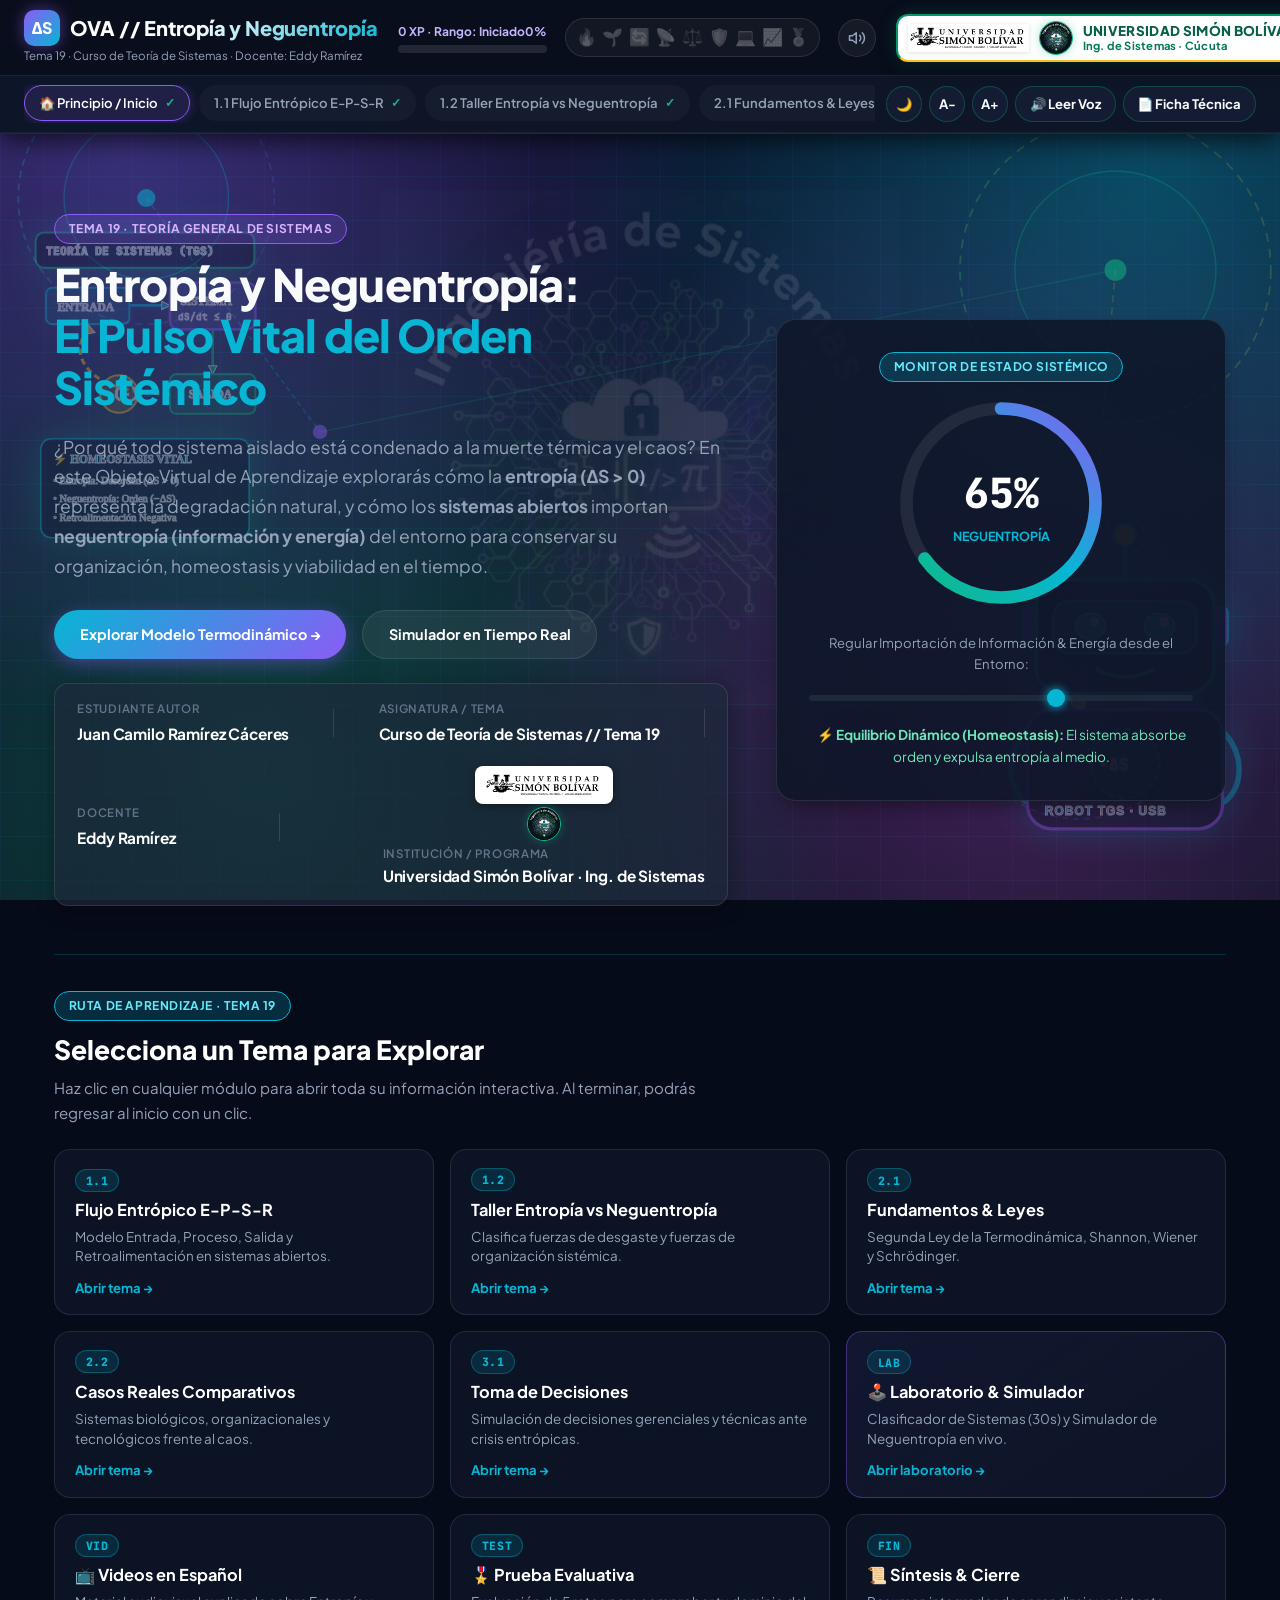
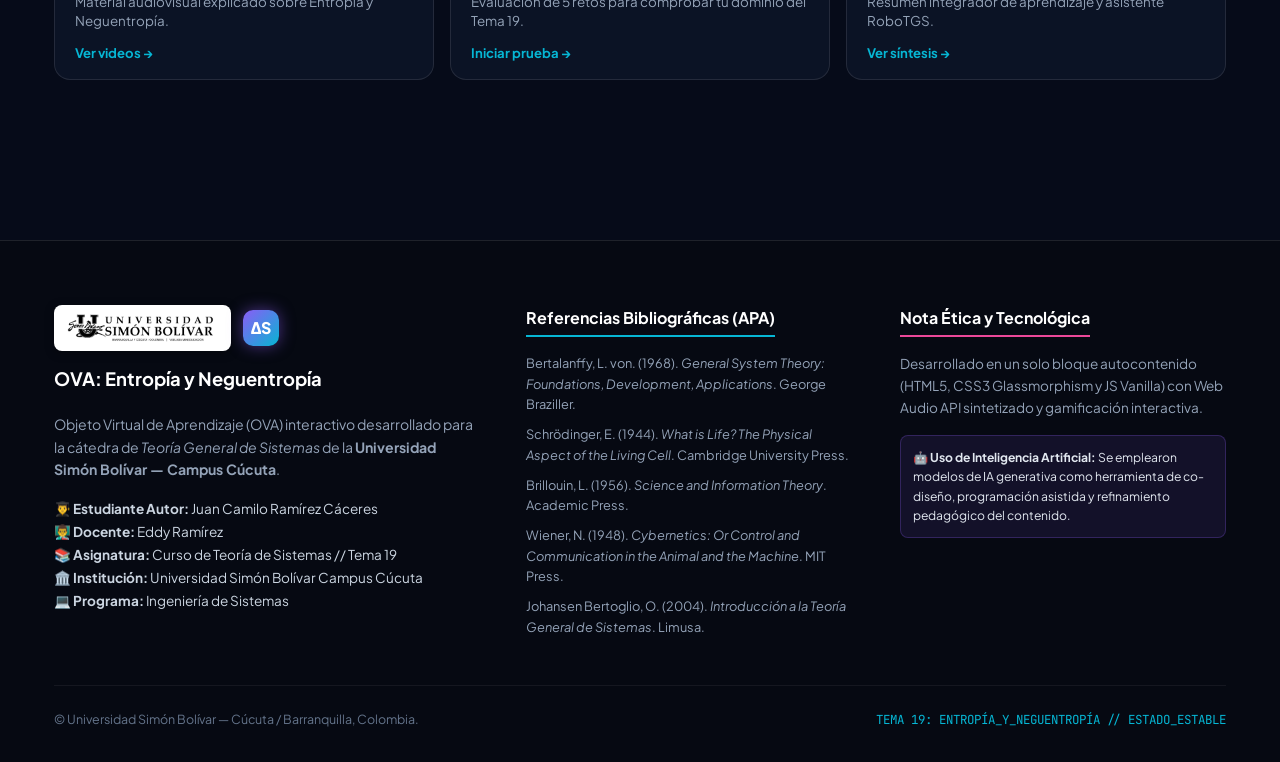
==== index.html @ 4d1be561 "Ajustar proporcion del logo USB y agregar logo de Ingenieria de Sistemas al fondo" ====
﻿<!DOCTYPE html>
<html lang="es">
<head>
  <meta charset="UTF-8">
  <meta name="viewport" content="width=device-width, initial-scale=1.0">
  <title>OVA: Entropía y Neguentropía en los Sistemas | TGS - Universidad Simón Bolívar</title>

  <!-- Tipografía moderna Google Fonts -->
  <link rel="preconnect" href="https://fonts.googleapis.com">
  <link rel="preconnect" href="https://fonts.gstatic.com" crossorigin>
  <link href="https://fonts.googleapis.com/css2?family=Plus+Jakarta+Sans:wght@300;400;500;600;700;800&family=JetBrains+Mono:wght@400;600;700&display=swap" rel="stylesheet">

  <!-- Hoja de estilos del proyecto (CSS Modular) -->
  <link rel="stylesheet" href="css/style.css">
</head>
<body>

  <!-- MARCA DE FONDO GENERAL: INGENIERÍA DE SISTEMAS -->
  <div class="ing-bg-watermark" aria-hidden="true"></div>

  <!-- MARCAS DE FONDO REPRESENTATIVAS: TEORÍA DE SISTEMAS Y ROBOT CIBERNÉTICO -->
  <div class="bg-systems-grid" aria-hidden="true">
    <svg class="bg-systems-svg" viewBox="0 0 1400 1000" preserveAspectRatio="none">
      <defs>
        <linearGradient id="bgLineGrad1" x1="0%" y1="0%" x2="100%" y2="100%">
          <stop offset="0%" stop-color="#06b6d4" stop-opacity="0.35" />
          <stop offset="100%" stop-color="#8b5cf6" stop-opacity="0.15" />
        </linearGradient>
        <linearGradient id="bgLineGrad2" x1="0%" y1="100%" x2="100%" y2="0%">
          <stop offset="0%" stop-color="#10b981" stop-opacity="0.35" />
          <stop offset="100%" stop-color="#fbbf24" stop-opacity="0.2" />
        </linearGradient>
      </defs>
      <!-- Red Cibernética de Nodos Sistémicos -->
      <circle cx="160" cy="220" r="140" fill="none" stroke="url(#bgLineGrad1)" stroke-width="2" stroke-dasharray="8 6" />
      <circle cx="160" cy="220" r="90" fill="rgba(6, 182, 212, 0.04)" stroke="rgba(6, 182, 212, 0.3)" stroke-width="1.5" />
      <circle cx="1220" cy="300" r="170" fill="none" stroke="url(#bgLineGrad2)" stroke-width="2" stroke-dasharray="10 8" />
      <circle cx="1220" cy="300" r="110" fill="rgba(16, 185, 129, 0.04)" stroke="rgba(16, 185, 129, 0.3)" stroke-width="1.5" />
      <circle cx="1180" cy="780" r="130" fill="none" stroke="rgba(139, 92, 246, 0.28)" stroke-width="2" stroke-dasharray="6 6" />
      
      <!-- Líneas de flujo de información neguentrópica -->
      <line x1="160" y1="220" x2="350" y2="480" stroke="rgba(6, 182, 212, 0.22)" stroke-width="2" stroke-dasharray="6 4" />
      <line x1="350" y1="480" x2="1220" y2="300" stroke="rgba(16, 185, 129, 0.18)" stroke-width="1.5" />
      <line x1="1220" y1="300" x2="1180" y2="780" stroke="rgba(251, 191, 36, 0.22)" stroke-width="1.5" stroke-dasharray="8 6" />
      
      <!-- Nodos de Entrada, Proceso, Salida y Retroalimentación -->
      <circle cx="160" cy="220" r="10" fill="#06b6d4" opacity="0.6" />
      <circle cx="350" cy="480" r="8" fill="#8b5cf6" opacity="0.5" />
      <circle cx="1220" cy="300" r="12" fill="#10b981" opacity="0.6" />
      <circle cx="1180" cy="780" r="9" fill="#fbbf24" opacity="0.6" />
    </svg>

    <!-- ROBOT CIBERNÉTICO EN EL FONDO DERECHO (RoboTGS) -->
    <div class="bg-robot-watermark-right">
      <svg viewBox="0 0 240 300" fill="none" stroke="currentColor">
        <!-- Antena con pulso cibernético -->
        <line x1="120" y1="55" x2="120" y2="18" stroke="#06b6d4" stroke-width="4" stroke-linecap="round" />
        <circle cx="120" cy="14" r="10" fill="#fbbf24" stroke="#06b6d4" stroke-width="2" />
        <circle cx="120" cy="14" r="18" fill="none" stroke="#fbbf24" stroke-width="1.5" stroke-dasharray="4 4" opacity="0.7" />
        <!-- Orejas receptoras / sensores -->
        <rect x="25" y="80" width="16" height="36" rx="6" fill="#8b5cf6" stroke="#06b6d4" stroke-width="2" />
        <rect x="199" y="80" width="16" height="36" rx="6" fill="#8b5cf6" stroke="#06b6d4" stroke-width="2" />
        <!-- Cabeza del robot -->
        <rect x="38" y="55" width="164" height="105" rx="24" fill="rgba(15, 23, 42, 0.85)" stroke="#06b6d4" stroke-width="3.5" />
        <!-- Visor digital luminoso -->
        <rect x="54" y="75" width="132" height="48" rx="14" fill="rgba(6, 182, 212, 0.22)" stroke="#06b6d4" stroke-width="2" />
        <!-- Ojos cibernéticos expresivos -->
        <ellipse cx="88" cy="98" rx="14" ry="12" fill="#06b6d4" />
        <ellipse cx="152" cy="98" rx="14" ry="12" fill="#06b6d4" />
        <circle cx="92" cy="94" r="4" fill="#ffffff" />
        <circle cx="156" cy="94" r="4" fill="#ffffff" />
        <!-- Sonrisa cibernética / indicador -->
        <path d="M 94 138 Q 120 152 146 138" stroke="#10b981" stroke-width="3.5" stroke-linecap="round" />
        <!-- Cuello -->
        <rect x="100" y="160" width="40" height="15" rx="4" fill="#334155" stroke="#06b6d4" stroke-width="2" />
        <!-- Torso con procesador de Teoría de Sistemas -->
        <rect x="30" y="175" width="180" height="110" rx="22" fill="rgba(15, 23, 42, 0.85)" stroke="#8b5cf6" stroke-width="3" />
        <!-- Reactor / Bucle de Homeostasis en el pecho -->
        <circle cx="120" cy="225" r="32" fill="rgba(16, 185, 129, 0.2)" stroke="#10b981" stroke-width="2.5" stroke-dasharray="6 4" />
        <text x="96" y="231" fill="#fbbf24" font-family="JetBrains Mono" font-size="15" font-weight="900">−ΔS</text>
        <!-- Brazos cibernéticos -->
        <path d="M 30 195 C 10 215, 10 245, 28 260" stroke="#06b6d4" stroke-width="5" stroke-linecap="round" fill="none" />
        <path d="M 210 195 C 230 215, 230 245, 212 260" stroke="#06b6d4" stroke-width="5" stroke-linecap="round" fill="none" />
        <text x="46" y="272" fill="#06b6d4" font-family="Inter, sans-serif" font-size="11" font-weight="800" letter-spacing="1">ROBOT TGS · USB</text>
      </svg>
    </div>

    <!-- DIAGRAMA CIBERNÉTICO DE WIENER EN EL FONDO IZQUIERDO -->
    <div class="bg-systems-watermark-left">
      <svg viewBox="0 0 240 320" fill="none" stroke="currentColor">
        <!-- Título Cátedra -->
        <rect x="15" y="12" width="210" height="34" rx="8" fill="rgba(15, 23, 42, 0.85)" stroke="#10b981" stroke-width="2" />
        <text x="25" y="34" fill="#a7f3d0" font-family="JetBrains Mono" font-size="11" font-weight="800">TEORÍA DE SISTEMAS (TGS)</text>
        
        <!-- Bloque Entrada -->
        <rect x="25" y="65" width="80" height="35" rx="6" fill="rgba(6, 182, 212, 0.2)" stroke="#06b6d4" stroke-width="2" />
        <text x="36" y="87" fill="#ffffff" font-family="Inter" font-size="11" font-weight="700">ENTRADA</text>
        
        <!-- Flecha hacia Sistema -->
        <line x1="105" y1="82" x2="140" y2="82" stroke="#06b6d4" stroke-width="2.5" marker-end="url(#arrow)" />
        <path d="M 136 78 L 144 82 L 136 86 Z" fill="#06b6d4" />
        
        <!-- Bloque Sistema / Caja Negra -->
        <rect x="144" y="60" width="82" height="45" rx="8" fill="rgba(139, 92, 246, 0.25)" stroke="#8b5cf6" stroke-width="2.5" />
        <text x="154" y="82" fill="#fbbf24" font-family="Inter" font-size="11" font-weight="800">SISTEMA</text>
        <text x="152" y="96" fill="#cbd5e1" font-family="JetBrains Mono" font-size="9">dS/dt ≤ 0</text>
        
        <!-- Flecha hacia Salida -->
        <line x1="185" y1="105" x2="185" y2="145" stroke="#10b981" stroke-width="2.5" />
        <path d="M 181 140 L 185 148 L 189 140 Z" fill="#10b981" />
        
        <!-- Bloque Salida -->
        <rect x="144" y="148" width="82" height="38" rx="6" fill="rgba(16, 185, 129, 0.2)" stroke="#10b981" stroke-width="2" />
        <text x="162" y="171" fill="#ffffff" font-family="Inter" font-size="11" font-weight="700">SALIDA</text>
        
        <!-- Bucle de Retroalimentación Negativa (Wiener) -->
        <path d="M 144 167 C 65 167, 45 130, 65 105" stroke="#fbbf24" stroke-width="3" stroke-dasharray="6 4" fill="none" />
        <path d="M 62 110 L 65 100 L 72 108 Z" fill="#fbbf24" />
        
        <!-- Sensor / Comparador -->
        <circle cx="95" cy="167" r="18" fill="rgba(251, 191, 36, 0.25)" stroke="#fbbf24" stroke-width="2" />
        <text x="89" y="172" fill="#ffffff" font-family="JetBrains Mono" font-size="14" font-weight="900">(−)</text>
        
        <!-- Etiquetas sistémicas de Ludwig von Bertalanffy & Wiener -->
        <rect x="20" y="210" width="200" height="95" rx="10" fill="rgba(15, 23, 42, 0.9)" stroke="#06b6d4" stroke-width="1.5" />
        <text x="32" y="233" fill="#06b6d4" font-family="Inter" font-size="11" font-weight="800">⚡ HOMEOSTASIS VITAL</text>
        <text x="32" y="253" fill="#cbd5e1" font-family="Inter" font-size="10">• Entropía: Desorden (ΔS > 0)</text>
        <text x="32" y="271" fill="#a7f3d0" font-family="Inter" font-size="10">• Neguentropía: Orden (−ΔS)</text>
        <text x="32" y="289" fill="#fbbf24" font-family="Inter" font-size="10">• Retroalimentación Negativa</text>
      </svg>
    </div>
  </div>

  <canvas id="fx-canvas"></canvas>

  <!-- ==========================================================================
       BARRA SUPERIOR COMPLETA FIJA / ESTÁTICA EN PANTALLA
       ========================================================================== -->
  <div class="sticky-nav-wrapper">
    <header class="station-header">
      <div class="container station-header-grid">
        <a href="#inicio" class="station-brand">
          <div class="station-title-row">
            <div class="brand-logo-badge">ΔS</div>
            <span class="station-name">OVA // Entropía y Neguentropía</span>
          </div>
          <span class="station-sub">Tema 19 · Curso de Teoría de Sistemas · Docente: Eddy Ramírez</span>
        </a>

        <div class="station-hud">
          <div class="xp-tracker">
            <div class="xp-meta">
              <span id="hud-xp-label">0 XP · Rango: Iniciado</span>
              <span id="hud-xp-percent">0%</span>
            </div>
            <div class="xp-bar-track">
              <div class="xp-bar-fill" id="hud-xp-bar" style="width: 0%;"></div>
            </div>
          </div>

          <div class="badges-collection">
            <span class="badge-icon" onclick="inspectBadge('🔥 Entropía Térmica: Segunda Ley de la Termodinámica', 50)">🔥</span>
            <span class="badge-icon" onclick="inspectBadge('🌱 Neguentropía: Importación de Orden (Schrödinger)', 150)">🌱</span>
            <span class="badge-icon" onclick="inspectBadge('🔄 Sistema Abierto: Intercambio con el Entorno (Bertalanffy)', 250)">🔄</span>
            <span class="badge-icon" onclick="inspectBadge('📡 Información como Entropía Negativa (Brillouin / Shannon)', 400)">📡</span>
            <span class="badge-icon" onclick="inspectBadge('⚖️ Homeostasis: Bucle Cibernético Regulador (Wiener)', 550)">⚖️</span>
            <span class="badge-icon" onclick="inspectBadge('🛡️ Variedad Requerida (Ross Ashby)', 700)">🛡️</span>
            <span class="badge-icon" onclick="inspectBadge('💻 Neguentropía en Software: Refactor & CI/CD', 800)">💻</span>
            <span class="badge-icon" onclick="inspectBadge('📈 Equifinalidad Dinámica', 900)">📈</span>
            <span class="badge-icon" onclick="inspectBadge('🏅 Medalla de Comandante Neguentrópico', 1000)">🏅</span>
          </div>

          <button class="sound-btn" id="sound-btn">
            <svg width="18" height="18" viewBox="0 0 24 24" fill="none" stroke="currentColor" stroke-width="2" stroke-linecap="round" stroke-linejoin="round">
              <polygon points="11 5 6 9 2 9 2 15 6 15 11 19 11 5"></polygon>
              <path d="M19.07 4.93a10 10 0 0 1 0 14.14M15.54 8.46a5 5 0 0 1 0 7.07"></path>
            </svg>
          </button>
        </div>

        <!-- BLOQUE INSTITUCIONAL OFICIAL DE LA UNIVERSIDAD SIMÓN BOLÍVAR -->
        <a href="#inicio" class="usb-institutional-block" onclick="openModule('inicio'); return false;">
          <div class="usb-badge-crest">
            <img class="usb-logo-target usb-brand-logo" src="assets/logo.png" alt="Logo Universidad Simón Bolívar" />
          </div>
          <img class="ing-sistemas-badge" src="assets/ing-sistemas.jpg" alt="Ingeniería de Sistemas" />
          <div class="usb-badge-text">
            <span class="usb-badge-univ">Universidad Simón Bolívar</span>
            <span class="usb-badge-campus">Ing. de Sistemas · Cúcuta</span>
          </div>
        </a>
      </div>
    </header>

    <!-- SUB-BARRA DE NAVEGACIÓN TEMÁTICA -->
    <nav class="module-nav-bar">
      <div class="container">
        <ul class="module-nav-list">
          <li class="module-nav-item"><a href="#inicio" class="active">🏠 Principio / Inicio <span class="check-mark">✓</span></a></li>
          <li class="module-nav-item"><a href="#modelo-termodinamico">1.1 Flujo Entrópico E-P-S-R <span class="check-mark">✓</span></a></li>
          <li class="module-nav-item"><a href="#taller-clasificacion">1.2 Taller Entropía vs Neguentropía <span class="check-mark">✓</span></a></li>
          <li class="module-nav-item"><a href="#fundamentos-teoricos">2.1 Fundamentos & Leyes <span class="check-mark">✓</span></a></li>
          <li class="module-nav-item"><a href="#casos-reales">2.2 Casos Reales Comparativos <span class="check-mark">✓</span></a></li>
          <li class="module-nav-item"><a href="#casos-decisiones">3.1 Toma de Decisiones <span class="check-mark">✓</span></a></li>
          <li class="module-nav-item"><a href="#laboratorio-juegos">🕹️ Laboratorio & Simulador <span class="check-mark">✓</span></a></li>
          <li class="module-nav-item"><a href="#videos-espanol">📺 Videos en Español <span class="check-mark">✓</span></a></li>
          <li class="module-nav-item"><a href="#prueba-comandante">🎖️ Prueba Evaluativa <span class="check-mark">✓</span></a></li>
          <li class="module-nav-item"><a href="#cierre-sistemico">📜 Síntesis & Cierre <span class="check-mark">✓</span></a></li>
        </ul>

        <!-- BARRA DE ACCESIBILIDAD Y UTILIDADES -->
        <div class="a11y-toolbar" aria-label="Herramientas de accesibilidad y ficha técnica">
          <button type="button" class="a11y-btn a11y-icon-btn" id="theme-toggle-btn" onclick="toggleThemeMode()" aria-label="Cambiar tema claro/oscuro">🌙</button>
          <button type="button" class="a11y-btn a11y-icon-btn" id="font-dec-btn" onclick="adjustFontSize(-1)" aria-label="Reducir tamaño de letra">A-</button>
          <button type="button" class="a11y-btn a11y-icon-btn" id="font-inc-btn" onclick="adjustFontSize(1)" aria-label="Aumentar tamaño de letra">A+</button>
          <button type="button" class="a11y-btn a11y-pill-btn" id="voice-toggle-btn" onclick="toggleVoiceNarration()" aria-label="Leer o detener narración por voz">🔊 Leer Voz</button>
          <button type="button" class="a11y-btn a11y-pill-btn a11y-ficha-btn" id="ficha-tecnica-btn" onclick="openFichaTecnica()" aria-label="Abrir Ficha Técnica del OVA">📄 Ficha Técnica</button>
        </div>
      </div>
    </nav>
  </div>

  <!-- ==========================================================================
       1. ABORDAJE (HERO SECTION) // TEMA 19
       ========================================================================== -->
  <section class="section" id="inicio">
    <div class="container">
      <div class="hero-grid">
        <div>
          <div class="unit-tag">TEMA 19 · TEORÍA GENERAL DE SISTEMAS</div>
          <h1 class="section-title" style="font-size: 2.8rem; line-height: 1.15; margin-bottom: 1.25rem;">
            Entropía y Neguentropía:<br>
            <span style="color: var(--neon-cyan);">El Pulso Vital del Orden Sistémico</span>
          </h1>
          <p class="hero-lead">
            ¿Por qué todo sistema aislado está condenado a la muerte térmica y el caos? 
            En este Objeto Virtual de Aprendizaje explorarás cómo la <strong>entropía (ΔS > 0)</strong> 
            representa la degradación natural, y cómo los <strong>sistemas abiertos</strong> importan 
            <strong>neguentropía (información y energía)</strong> del entorno para conservar su organización, 
            homeostasis y viabilidad en el tiempo.
          </p>

          <div style="display: flex; gap: 1rem; flex-wrap: wrap;">
            <a href="#modelo-termodinamico" class="btn btn-gradient" onclick="openModule('modelo-termodinamico'); return false;">Explorar Modelo Termodinámico →</a>
            <a href="#laboratorio-juegos" class="btn btn-secondary" onclick="openModule('laboratorio-juegos'); return false;">Simulador en Tiempo Real</a>
          </div>

          <div class="student-badge-card">
            <div class="student-meta-item">
              <small>Estudiante Autor</small>
              <strong>Juan Camilo Ramírez Cáceres</strong>
            </div>
            <div class="student-badge-divider"></div>
            <div class="student-meta-item">
              <small>Asignatura / Tema</small>
              <strong>Curso de Teoría de Sistemas // Tema 19</strong>
            </div>
            <div class="student-badge-divider"></div>
            <div class="student-meta-item">
              <small>Docente</small>
              <strong>Eddy Ramírez</strong>
            </div>
            <div class="student-badge-divider"></div>
            <div class="student-meta-item student-meta-univ">
              <div class="usb-student-badge">
                <img class="usb-logo-target usb-student-logo" src="assets/logo.png" alt="Logo Universidad Simón Bolívar" />
              </div>
              <img class="ing-sistemas-badge" src="assets/ing-sistemas.jpg" alt="Ingeniería de Sistemas" />
              <div>
                <small>Institución / Programa</small>
                <strong>Universidad Simón Bolívar · Ing. de Sistemas</strong>
              </div>
            </div>
          </div>
        </div>

        <!-- Monitor Radial de Estado Entrópico -->
        <div class="hero-dial-card glass-card">
          <div class="unit-tag unit-tag-cyan" style="margin-bottom: 1rem;">MONITOR DE ESTADO SISTÉMICO</div>
          <div class="dial-svg-wrapper">
            <svg class="dial-svg" viewBox="0 0 200 200">
              <defs>
                <linearGradient id="dialGrad" x1="0%" y1="0%" x2="100%" y2="100%">
                  <stop offset="0%" stop-color="#10b981" />
                  <stop offset="50%" stop-color="#06b6d4" />
                  <stop offset="100%" stop-color="#8b5cf6" />
                </linearGradient>
              </defs>
              <circle class="dial-bg" cx="100" cy="100" r="90"></circle>
              <circle class="dial-bar" id="hero-dial-bar" cx="100" cy="100" r="90"></circle>
            </svg>
            <div class="dial-text-box">
              <span class="dial-num" id="hero-dial-num">65%</span>
              <span class="dial-sub" id="hero-dial-status">Neguentropía</span>
            </div>
          </div>

          <label style="display: block; font-size: 0.82rem; color: var(--text-muted); margin-bottom: 0.5rem;">
            Regular Importación de Información & Energía desde el Entorno:
          </label>
          <input type="range" class="cyber-range" id="hero-slider" min="0" max="100" value="65">

          <div id="hero-feedback-text" style="margin-top: 1rem; font-size: 0.85rem; color: #6ee7b7;">
            ⚡ <strong>Equilibrio Dinámico (Homeostasis):</strong> El sistema absorbe orden y expulsa entropía al medio.
          </div>
        </div>
      </div>

      <!-- ÍNDICE INTERACTIVO DE TEMAS Y MÓDULOS -->
      <div class="inicio-temas-wrapper" id="inicio-temas-grid">
        <div class="inicio-temas-header">
          <div>
            <div class="unit-tag unit-tag-cyan" style="margin-bottom: 0.45rem;">RUTA DE APRENDIZAJE · TEMA 19</div>
            <h2 class="inicio-temas-title">Selecciona un Tema para Explorar</h2>
            <p class="inicio-temas-sub">Haz clic en cualquier módulo para abrir toda su información interactiva. Al terminar, podrás regresar al inicio con un clic.</p>
          </div>
        </div>

        <div class="inicio-temas-grid">
          <button type="button" class="tema-index-card" onclick="openModule('modelo-termodinamico')">
            <span class="tema-num">1.1</span>
            <strong class="tema-name">Flujo Entrópico E-P-S-R</strong>
            <span class="tema-desc">Modelo Entrada, Proceso, Salida y Retroalimentación en sistemas abiertos.</span>
            <span class="tema-cta">Abrir tema →</span>
          </button>

          <button type="button" class="tema-index-card" onclick="openModule('taller-clasificacion')">
            <span class="tema-num">1.2</span>
            <strong class="tema-name">Taller Entropía vs Neguentropía</strong>
            <span class="tema-desc">Clasifica fuerzas de desgaste y fuerzas de organización sistémica.</span>
            <span class="tema-cta">Abrir tema →</span>
          </button>

          <button type="button" class="tema-index-card" onclick="openModule('fundamentos-teoricos')">
            <span class="tema-num">2.1</span>
            <strong class="tema-name">Fundamentos & Leyes</strong>
            <span class="tema-desc">Segunda Ley de la Termodinámica, Shannon, Wiener y Schrödinger.</span>
            <span class="tema-cta">Abrir tema →</span>
          </button>

          <button type="button" class="tema-index-card" onclick="openModule('casos-reales')">
            <span class="tema-num">2.2</span>
            <strong class="tema-name">Casos Reales Comparativos</strong>
            <span class="tema-desc">Sistemas biológicos, organizacionales y tecnológicos frente al caos.</span>
            <span class="tema-cta">Abrir tema →</span>
          </button>

          <button type="button" class="tema-index-card" onclick="openModule('casos-decisiones')">
            <span class="tema-num">3.1</span>
            <strong class="tema-name">Toma de Decisiones</strong>
            <span class="tema-desc">Simulación de decisiones gerenciales y técnicas ante crisis entrópicas.</span>
            <span class="tema-cta">Abrir tema →</span>
          </button>

          <button type="button" class="tema-index-card tema-card-accent" onclick="openModule('laboratorio-juegos')">
            <span class="tema-num">LAB</span>
            <strong class="tema-name">🕹️ Laboratorio & Simulador</strong>
            <span class="tema-desc">Clasificador de Sistemas (30s) y Simulador de Neguentropía en vivo.</span>
            <span class="tema-cta">Abrir laboratorio →</span>
          </button>

          <button type="button" class="tema-index-card" onclick="openModule('videos-espanol')">
            <span class="tema-num">VID</span>
            <strong class="tema-name">📺 Videos en Español</strong>
            <span class="tema-desc">Material audiovisual explicado sobre Entropía y Neguentropía.</span>
            <span class="tema-cta">Ver videos →</span>
          </button>

          <button type="button" class="tema-index-card" onclick="openModule('prueba-comandante')">
            <span class="tema-num">TEST</span>
            <strong class="tema-name">🎖️ Prueba Evaluativa</strong>
            <span class="tema-desc">Evaluación de 5 retos para comprobar tu dominio del Tema 19.</span>
            <span class="tema-cta">Iniciar prueba →</span>
          </button>

          <button type="button" class="tema-index-card" onclick="openModule('cierre-sistemico')">
            <span class="tema-num">FIN</span>
            <strong class="tema-name">📜 Síntesis & Cierre</strong>
            <span class="tema-desc">Resumen integrador de aprendizaje y asistente RoboTGS.</span>
            <span class="tema-cta">Ver síntesis →</span>
          </button>
        </div>
      </div>
    </div>
  </section>

  <!-- ==========================================================================
       2. MÓDULO 1: MODELO E-P-S-R DEL FLUJO ENTRÓPICO Y NEGANTROPÍA
       ========================================================================== -->
  <section class="section" id="modelo-termodinamico">
    <div class="container">
      <div class="unit-tag unit-tag-pink">MÓDULO 1 · TEMA 19: TERMODINÁMICA SISTÉMICA</div>
      <h2 class="section-title pink">El Modelo E-P-S-R de Flujo Entrópico y Neguentrópico</h2>
      
      <div class="tip-box">
        💡 Según Ludwig von Bertalanffy y Erwin Schrödinger: <strong>un sistema abierto sobrevive porque extrae continuamente neguentropía</strong> 
        (orden, energía e información) de su ambiente para compensar el desgaste de su proceso interno.
      </div>

      <!-- Diagrama E-P-S-R adaptado estrictamente al Tema 19 -->
      <div class="epsr-schema-container">
        <span class="epsr-environment-label">ENTORNO (Ambiente Abierto)</span>

        <div class="epsr-flow-row">
          <div class="epsr-box box-entrada" onclick="showTopicDetail('entrada')" title="Haz clic para ver la carta de Entrada">
            ENTRADA (Input)<br>
            <small style="font-size: 0.75rem; font-weight: 500; opacity: 0.9;">🌱 Inyección Neguentrópica</small>
          </div>
          <span class="epsr-arrow">➔</span>
          <div class="epsr-box box-proceso" onclick="showTopicDetail('proceso')" title="Haz clic para ver la carta de Proceso">
            PROCESO INTERNO<br>
            <small style="font-size: 0.75rem; font-weight: 500; opacity: 0.9;">⚙️ Metabolismo & Orden</small>
          </div>
          <span class="epsr-arrow">➔</span>
          <div class="epsr-box box-salida" onclick="showTopicDetail('salida')" title="Haz clic para ver la carta de Salida">
            SALIDA (Output)<br>
            <small style="font-size: 0.75rem; font-weight: 500; opacity: 0.9;">🔥 Exportación de Entropía</small>
          </div>
        </div>

        <div class="epsr-feedback-loop" onclick="showTopicDetail('feedback')" title="Haz clic para ver la carta de Homeostasis" style="cursor: pointer;">
          <span class="epsr-feedback-text">RETROALIMENTACIÓN NEGATIVA (HOMEOSTASIS CONTRA EL CAOS) 🔄</span>
        </div>

        <!-- CARTA VISUAL INTERACTIVA DEL FLUJO -->
        <div class="epsr-live-card" id="epsr-live-card">
          <div class="epsr-card-top-bar">
            <span class="unit-tag unit-tag-cyan" id="epsr-tag">🌱 CARTA DE ENTRADA // INYECCIÓN DE NEGANTROPÍA</span>
            <div class="epsr-nav-tabs">
              <button class="epsr-tab-btn active" onclick="showTopicDetail('entrada')">Entrada</button>
              <button class="epsr-tab-btn" onclick="showTopicDetail('proceso')">Proceso</button>
              <button class="epsr-tab-btn" onclick="showTopicDetail('salida')">Salida</button>
              <button class="epsr-tab-btn" onclick="showTopicDetail('feedback')">Feedback</button>
            </div>
          </div>
          <h3 id="epsr-card-title" class="epsr-card-heading">Entrada (Input): Inyección de Neguentropía e Información</h3>
          <p id="epsr-card-desc" class="epsr-card-text">
            En la Teoría General de Sistemas de Ludwig von Bertalanffy, todo sistema abierto sobrevive únicamente porque importa continuamente neguentropía de su ambiente exterior. Cada bit de información precisa y cada unidad de energía libre neutraliza la degradación interna y retarda la muerte sistémica.
          </p>
          <div class="epsr-card-details-grid" id="epsr-card-details">
            <div class="epsr-detail-item">
              <span class="detail-label">⚖️ Principio Físico:</span>
              <span id="epsr-detail-law">Schrödinger (1944): "El ser vivo se alimenta continuamente de entropía negativa." Flujo termodinámico dₑS &lt; 0.</span>
            </div>
            <div class="epsr-detail-item">
              <span class="detail-label">💻 En Software:</span>
              <span id="epsr-detail-sw">Requerimientos refinados, parches de seguridad, refactorización periódica y datos validados.</span>
            </div>
            <div class="epsr-detail-item">
              <span class="detail-label">🏢 En Organizaciones:</span>
              <span id="epsr-detail-org">Inversión de capital, talento humano calificado, estudios de mercado y retroalimentación de clientes.</span>
            </div>
          </div>
        </div>
      </div>

      <!-- 4 Tarjetas explicativas enfocadas en Entropía y Neguentropía -->
      <div class="epsr-cards-grid">
        <div class="epsr-info-card">
          <div class="epsr-card-header">
            <span>📥</span>
            <span>Importación Neguentrópica</span>
          </div>
          <p class="epsr-card-desc">
            Captación activa de energía libre, nutrientes, datos actualizados y capital humano desde el entorno exterior para neutralizar la degradación.
          </p>
        </div>

        <div class="epsr-info-card">
          <div class="epsr-card-header">
            <span>⚙️</span>
            <span>Proceso Organizador</span>
          </div>
          <p class="epsr-card-desc">
            Transformación interna de recursos mediante diferenciación, sinergia y especialización para preservar la estructura y evitar la disolución.
          </p>
        </div>

        <div class="epsr-info-card">
          <div class="epsr-card-header">
            <span>🔥</span>
            <span>Evacuación de Entropía</span>
          </div>
          <p class="epsr-card-desc">
            Para mantener baja su propia entropía interna, el sistema abierto exporta calor residual, desechos metabólicos y subproductos degradados al medio.
          </p>
        </div>

        <div class="epsr-info-card">
          <div class="epsr-card-header">
            <span>🔄</span>
            <span>Retroalimentación Homeostática</span>
          </div>
          <p class="epsr-card-desc">
            Bucle cibernético (Norbert Wiener) que monitorea desviaciones respecto a la meta e inyecta correcciones para frenar el avance del desorden.
          </p>
        </div>
      </div>
    </div>
  </section>

  <!-- ==========================================================================
       3. TALLER DE CLASIFICACIÓN CON SELECTS (ENTROPÍA VS NEGUENTROPÍA)
       ========================================================================== -->
  <section class="section" id="taller-clasificacion">
    <div class="container">
      <div class="unit-tag unit-tag-cyan">LABORATORIO PRÁCTICO · TEMA 19</div>
      <h2 class="section-title cyan">Taller de Clasificación: Fenómenos Entrópicos y Neguentrópicos</h2>
      <p class="section-desc">
        Analiza cada situación real y determina su naturaleza sistémica exacta: ¿Representa <strong>Generación de Entropía (Caos/Desgaste)</strong>, 
        <strong>Inyección de Neguentropía (Orden/Información)</strong>, un <strong>Mecanismo Homeostático (Regulación)</strong> o un <strong>Colapso Entrópico</strong>?
      </p>

      <div class="matching-activity-container">
        <div class="matching-list">

          <div class="matching-item" data-answer="Generación de Entropía">
            <span class="matching-label">💻 Software: acumulación de deuda técnica, parches sin pruebas y código espagueti</span>
            <select class="matching-select">
              <option value="">Elige categoría...</option>
              <option value="Generación de Entropía">Generación de Entropía (Caos)</option>
              <option value="Inyección de Neguentropía">Inyección de Neguentropía (Orden)</option>
              <option value="Mecanismo Homeostático">Mecanismo Homeostático (Regulación)</option>
              <option value="Colapso Entrópico">Colapso Entrópico (Muerte Sistémica)</option>
            </select>
          </div>

          <div class="matching-item" data-answer="Inyección de Neguentropía">
            <span class="matching-label">💻 Software: refactorización continua basada en SOLID y pipeline automatizado CI/CD</span>
            <select class="matching-select">
              <option value="">Elige categoría...</option>
              <option value="Generación de Entropía">Generación de Entropía (Caos)</option>
              <option value="Inyección de Neguentropía">Inyección de Neguentropía (Orden)</option>
              <option value="Mecanismo Homeostático">Mecanismo Homeostático (Regulación)</option>
              <option value="Colapso Entrópico">Colapso Entrópico (Muerte Sistémica)</option>
            </select>
          </div>

          <div class="matching-item" data-answer="Generación de Entropía">
            <span class="matching-label">🏢 Empresa: silos departamentales donde no se comparte información ni metas comunes</span>
            <select class="matching-select">
              <option value="">Elige categoría...</option>
              <option value="Generación de Entropía">Generación de Entropía (Caos)</option>
              <option value="Inyección de Neguentropía">Inyección de Neguentropía (Orden)</option>
              <option value="Mecanismo Homeostático">Mecanismo Homeostático (Regulación)</option>
              <option value="Colapso Entrópico">Colapso Entrópico (Muerte Sistémica)</option>
            </select>
          </div>

          <div class="matching-item" data-answer="Inyección de Neguentropía">
            <span class="matching-label">🏢 Empresa: encuestas de clientes y programas de capacitación continua del talento</span>
            <select class="matching-select">
              <option value="">Elige categoría...</option>
              <option value="Generación de Entropía">Generación de Entropía (Caos)</option>
              <option value="Inyección de Neguentropía">Inyección de Neguentropía (Orden)</option>
              <option value="Mecanismo Homeostático">Mecanismo Homeostático (Regulación)</option>
              <option value="Colapso Entrópico">Colapso Entrópico (Muerte Sistémica)</option>
            </select>
          </div>

          <div class="matching-item" data-answer="Mecanismo Homeostático">
            <span class="matching-label">🫀 Cuerpo humano: sudoración y vasodilatación para disipar calor al subir la temperatura</span>
            <select class="matching-select">
              <option value="">Elige categoría...</option>
              <option value="Generación de Entropía">Generación de Entropía (Caos)</option>
              <option value="Inyección de Neguentropía">Inyección de Neguentropía (Orden)</option>
              <option value="Mecanismo Homeostático">Mecanismo Homeostático (Regulación)</option>
              <option value="Colapso Entrópico">Colapso Entrópico (Muerte Sistémica)</option>
            </select>
          </div>

          <div class="matching-item" data-answer="Inyección de Neguentropía">
            <span class="matching-label">🫀 Cuerpo humano: ingesta de nutrientes ricos en antioxidantes, hidratación y sueño reparador</span>
            <select class="matching-select">
              <option value="">Elige categoría...</option>
              <option value="Generación de Entropía">Generación de Entropía (Caos)</option>
              <option value="Inyección de Neguentropía">Inyección de Neguentropía (Orden)</option>
              <option value="Mecanismo Homeostático">Mecanismo Homeostático (Regulación)</option>
              <option value="Colapso Entrópico">Colapso Entrópico (Muerte Sistémica)</option>
            </select>
          </div>

          <div class="matching-item" data-answer="Colapso Entrópico">
            <span class="matching-label">🏭 Fábrica: aislamiento hermético sin compra de materia prima, mantenimiento ni clientes</span>
            <select class="matching-select">
              <option value="">Elige categoría...</option>
              <option value="Generación de Entropía">Generación de Entropía (Caos)</option>
              <option value="Inyección de Neguentropía">Inyección de Neguentropía (Orden)</option>
              <option value="Mecanismo Homeostático">Mecanismo Homeostático (Regulación)</option>
              <option value="Colapso Entrópico">Colapso Entrópico (Muerte Sistémica)</option>
            </select>
          </div>

          <div class="matching-item" data-answer="Mecanismo Homeostático">
            <span class="matching-label">🌐 Nube: Circuit Breakers que aíslan microservicios saturados para proteger la red</span>
            <select class="matching-select">
              <option value="">Elige categoría...</option>
              <option value="Generación de Entropía">Generación de Entropía (Caos)</option>
              <option value="Inyección de Neguentropía">Inyección de Neguentropía (Orden)</option>
              <option value="Mecanismo Homeostático">Mecanismo Homeostático (Regulación)</option>
              <option value="Colapso Entrópico">Colapso Entrópico (Muerte Sistémica)</option>
            </select>
          </div>

          <div class="matching-item" data-answer="Generación de Entropía">
            <span class="matching-label">⚙️ Servidor: fuga de memoria RAM y acumulación de hilos zombis sin recolección de basura</span>
            <select class="matching-select">
              <option value="">Elige categoría...</option>
              <option value="Generación de Entropía">Generación de Entropía (Caos)</option>
              <option value="Inyección de Neguentropía">Inyección de Neguentropía (Orden)</option>
              <option value="Mecanismo Homeostático">Mecanismo Homeostático (Regulación)</option>
              <option value="Colapso Entrópico">Colapso Entrópico (Muerte Sistémica)</option>
            </select>
          </div>

          <div class="matching-item" data-answer="Inyección de Neguentropía">
            <span class="matching-label">📚 Universidad: actualización curricular de programas de ingeniería según el entorno tecnológico</span>
            <select class="matching-select">
              <option value="">Elige categoría...</option>
              <option value="Generación de Entropía">Generación de Entropía (Caos)</option>
              <option value="Inyección de Neguentropía">Inyección de Neguentropía (Orden)</option>
              <option value="Mecanismo Homeostático">Mecanismo Homeostático (Regulación)</option>
              <option value="Colapso Entrópico">Colapso Entrópico (Muerte Sistémica)</option>
            </select>
          </div>

        </div>

        <div style="display: flex; justify-content: space-between; align-items: center; flex-wrap: wrap; gap: 1rem;">
          <button class="btn btn-gradient" onclick="validateTopicMatching()">
            Verificar Clasificación (+150 XP)
          </button>
          <span id="matching-feedback" style="font-weight: 700; font-size: 0.95rem; color: var(--neon-cyan);">
            Selecciona la categoría termodinámica de cada caso y pulsa verificar.
          </span>
        </div>
      </div>
    </div>
  </section>

  <!-- ==========================================================================
       4. FUNDAMENTOS CONCEPTUALES DEL TEMA 19 (6 TARJETAS TEÓRICAS)
       ========================================================================== -->
  <section class="section" id="fundamentos-teoricos">
    <div class="container">
      <div class="unit-tag">MÓDULO 2 · TEORÍA SISTÉMICA AVANZADA</div>
      <h2 class="section-title cyan">Leyes y Principios de la Entropía y Neguentropía</h2>
      <p class="section-desc">
        Fundamentación epistemológica de Ludwig von Bertalanffy, Erwin Schrödinger, Norbert Wiener y Léon Brillouin.
      </p>

      <div class="approaches-grid">
        <div class="approach-card">
          <div class="approach-icon">🔥</div>
          <h3 class="approach-title">Segunda Ley de la Termodinámica (ΔS > 0)</h3>
          <p class="approach-text">
            En un sistema aislado, la entropía siempre se incrementa. Toda energía útil se disipa irreversiblemente hacia formas degradadas (muerte térmica).
          </p>
        </div>

        <div class="approach-card">
          <div class="approach-icon">🌱</div>
          <h3 class="approach-title">Schrödinger y la Entropía Negativa</h3>
          <p class="approach-text">
            En <em>"¿Qué es la vida?" (1944)</em>, postuló que el ser viviente evita el decaimiento hacia el equilibrio inerte ingiriendo continuamente <strong>neguentropía</strong>.
          </p>
        </div>

        <div class="approach-card">
          <div class="approach-icon">📡</div>
          <h3 class="approach-title">Información como Neguentropía (I = −ΔS)</h3>
          <p class="approach-text">
            Léon Brillouin demostró que la <strong>información equivale a la neguentropía</strong>: cada bit de información precisa reduce la incertidumbre y el caos del sistema.
          </p>
        </div>

        <div class="approach-card">
          <div class="approach-icon">🔄</div>
          <h3 class="approach-title">Termodinámica de Sistemas Abiertos</h3>
          <p class="approach-text">
            <strong>ΔS = dᵢS + dₑS</strong>. Mientras que la producción interna siempre es positiva (dᵢS > 0), el intercambio con el entorno (dₑS) puede ser negativo (dₑS &lt; 0), permitiendo mantener el orden.
          </p>
        </div>

        <div class="approach-card">
          <div class="approach-icon">⚖️</div>
          <h3 class="approach-title">Homeostasis Cibernética (Wiener)</h3>
          <p class="approach-text">
            La retroalimentación negativa actúa como servomecanismo antientrópico: compara la salida con el estándar óptimo y reprime las oscilaciones desordenadas.
          </p>
        </div>

        <div class="approach-card">
          <div class="approach-icon">🛡️</div>
          <h3 class="approach-title">Variedad Requerida (Ashby) & Equifinalidad</h3>
          <p class="approach-text">
            Solo la variedad de control absorbe la variedad de perturbaciones del medio. La equifinalidad asegura llegar al orden deseado por rutas distintas.
          </p>
        </div>
      </div>
    </div>
  </section>

  <!-- ==========================================================================
       5. CASOS REALES COMPARATIVOS: ANTES VS DESPUÉS (SWITCH DINÁMICO)
       ========================================================================== -->
  <section class="section" id="casos-reales">
    <div class="container">
      <div class="unit-tag unit-tag-pink">MÓDULO 3 · CONTRASTE SISTÉMICO</div>
      <h2 class="section-title pink">Casos Reales: Estado Entrópico vs. Neguentrópico</h2>
      <p class="section-desc">
        Alterna el interruptor en cada dimensión para contrastar la agonía del desorden frente a la vitalidad del orden y la información.
      </p>

      <div style="display: grid; grid-template-columns: repeat(3, 1fr); gap: 2rem;">
        
        <div class="glass-card" id="card-org">
          <div style="font-size: 1.8rem; margin-bottom: 0.5rem;">🏢</div>
          <h3 style="font-size: 1.2rem; font-weight: 700; margin-bottom: 0.5rem;">Empresa y Organizaciones</h3>
          <div class="toggle-container">
            <div class="toggle-option active entropic" onclick="setCaseState('org', 'entropy', this)">
              🔴 Entrópico
            </div>
            <div class="toggle-option" onclick="setCaseState('org', 'negentropy', this)">
              🟢 Neguentrópico
            </div>
          </div>
          <div id="content-org">
            <h4 style="color: #f43f5e; font-size: 0.95rem; margin-bottom: 0.4rem;">Caos y Desorganización</h4>
            <p style="font-size: 0.85rem; color: var(--text-muted); line-height: 1.5; margin-bottom: 0.8rem;">
              Silos rígidos, nula comunicación transversal, desmotivación laboral y ceguera ante las demandas del mercado.
            </p>
            <span class="unit-tag unit-tag-rose" style="font-size: 0.7rem;">ΔS > 0: Quiebra e Inercia</span>
          </div>
        </div>

        <div class="glass-card" id="card-bio">
          <div style="font-size: 1.8rem; margin-bottom: 0.5rem;">🧬</div>
          <h3 style="font-size: 1.2rem; font-weight: 700; margin-bottom: 0.5rem;">Sistemas Biológicos</h3>
          <div class="toggle-container">
            <div class="toggle-option active entropic" onclick="setCaseState('bio', 'entropy', this)">
              🔴 Entrópico
            </div>
            <div class="toggle-option" onclick="setCaseState('bio', 'negentropy', this)">
              🟢 Neguentrópico
            </div>
          </div>
          <div id="content-bio">
            <h4 style="color: #f43f5e; font-size: 0.95rem; margin-bottom: 0.4rem;">Envejecimiento y Degeneración</h4>
            <p style="font-size: 0.85rem; color: var(--text-muted); line-height: 1.5; margin-bottom: 0.8rem;">
              Estrés oxidativo, sedentarismo, acumulación de toxinas celulares y pérdida progresiva de la capacidad termorreguladora.
            </p>
            <span class="unit-tag unit-tag-rose" style="font-size: 0.7rem;">ΔS > 0: Falla Metabólica</span>
          </div>
        </div>

        <div class="glass-card" id="card-soft">
          <div style="font-size: 1.8rem; margin-bottom: 0.5rem;">💻</div>
          <h3 style="font-size: 1.2rem; font-weight: 700; margin-bottom: 0.5rem;">Ingeniería de Software</h3>
          <div class="toggle-container">
            <div class="toggle-option active entropic" onclick="setCaseState('soft', 'entropy', this)">
              🔴 Entrópico
            </div>
            <div class="toggle-option" onclick="setCaseState('soft', 'negentropy', this)">
              🟢 Neguentrópico
            </div>
          </div>
          <div id="content-soft">
            <h4 style="color: #f43f5e; font-size: 0.95rem; margin-bottom: 0.4rem;">Deuda Técnica y Spaghetti</h4>
            <p style="font-size: 0.85rem; color: var(--text-muted); line-height: 1.5; margin-bottom: 0.8rem;">
              Código no documentado, parches de emergencia sin pruebas, librerías obsoletas y fallos impredecibles en producción.
            </p>
            <span class="unit-tag unit-tag-rose" style="font-size: 0.7rem;">ΔS > 0: Software Inmantenible</span>
          </div>
        </div>

      </div>
    </div>
  </section>

  <!-- ==========================================================================
       6. TOMA DE DECISIONES SISTÉMICAS (3 CRISIS REALES)
       ========================================================================== -->
  <section class="section" id="casos-decisiones">
    <div class="container">
      <div class="unit-tag unit-tag-green">TALLER DE DECISIÓN DE COMANDANTE</div>
      <h2 class="section-title green">Misiones de Mitigación de Entropía</h2>
      <p class="section-desc">
        Elige la estrategia neguentrópica correcta ante cada perturbación del sistema para salvaguardar el orden.
      </p>

      <div style="display: grid; grid-template-columns: repeat(3, 1fr); gap: 2rem;">
        <div class="glass-card">
          <span class="unit-tag unit-tag-pink">CRISIS 01 // CRUNCH EN EQUIPO TECH</span>
          <h3 style="font-size: 1.15rem; margin-bottom: 0.75rem;">Saturación de Entropía en Entregas</h3>
          <p style="font-size: 0.88rem; color: var(--text-muted); margin-bottom: 1.25rem;">
            Desarrolladores agotados, bugs críticos recurrentes y reuniones caóticas que no resuelven la causa raíz.
          </p>
          <div style="display: flex; flex-direction: column; gap: 0.6rem;">
            <button class="btn btn-secondary" onclick="openDecision(1, 'A')" style="text-align: left; justify-content: flex-start; font-size: 0.82rem;">
              A) Obligar a trabajar horas extra continuas
            </button>
            <button class="btn btn-secondary" onclick="openDecision(1, 'B')" style="text-align: left; justify-content: flex-start; font-size: 0.82rem;">
              B) Automatizar CI/CD y retrospectivas ágiles
            </button>
            <button class="btn btn-secondary" onclick="openDecision(1, 'C')" style="text-align: left; justify-content: flex-start; font-size: 0.82rem;">
              C) Eliminar la coordinación del equipo
            </button>
          </div>
        </div>

        <div class="glass-card">
          <span class="unit-tag unit-tag-cyan">CRISIS 02 // COLAPSO ECOLÓGICO</span>
          <h3 style="font-size: 1.15rem; margin-bottom: 0.75rem;">Eutrofización en Ecosistema Aislado</h3>
          <p style="font-size: 0.88rem; color: var(--text-muted); margin-bottom: 1.25rem;">
            Un humedal cerrado acumula materia orgánica, agota el oxígeno y sus especies sufren asfixia.
          </p>
          <div style="display: flex; flex-direction: column; gap: 0.6rem;">
            <button class="btn btn-secondary" onclick="openDecision(2, 'A')" style="text-align: left; justify-content: flex-start; font-size: 0.82rem;">
              A) Clausurar el humedal herméticamente
            </button>
            <button class="btn btn-secondary" onclick="openDecision(2, 'B')" style="text-align: left; justify-content: flex-start; font-size: 0.82rem;">
              B) Vaciar el agua y verter veneno
            </button>
            <button class="btn btn-secondary" onclick="openDecision(2, 'C')" style="text-align: left; justify-content: flex-start; font-size: 0.82rem;">
              C) Restaurar afluentes abiertos y biorremediación
            </button>
          </div>
        </div>

        <div class="glass-card">
          <span class="unit-tag">CRISIS 03 // INFRAESTRUCTURA CLOUD</span>
          <h3 style="font-size: 1.15rem; margin-bottom: 0.75rem;">Cascada Entrópica en Microservicios</h3>
          <p style="font-size: 0.88rem; color: var(--text-muted); margin-bottom: 1.25rem;">
            Un servicio secundario con lentitud provoca desbordamiento de conexiones en toda la plataforma.
          </p>
          <div style="display: flex; flex-direction: column; gap: 0.6rem;">
            <button class="btn btn-secondary" onclick="openDecision(3, 'A')" style="text-align: left; justify-content: flex-start; font-size: 0.82rem;">
              A) Circuit Breakers y observabilidad activa
            </button>
            <button class="btn btn-secondary" onclick="openDecision(3, 'B')" style="text-align: left; justify-content: flex-start; font-size: 0.82rem;">
              B) Agregar memoria RAM sin tocar el código
            </button>
            <button class="btn btn-secondary" onclick="openDecision(3, 'C')" style="text-align: left; justify-content: flex-start; font-size: 0.82rem;">
              C) Apagar la recopilación de logs de error
            </button>
          </div>
        </div>
      </div>
    </div>
  </section>

  <!-- ==========================================================================
       7. JUEGOS INTERACTIVOS (100% FUNCIONALES EN JS)
       ========================================================================== -->
  <section class="section" id="laboratorio-juegos" style="position: relative; overflow: hidden;">
    <!-- ROBOCITO DECORATIVO AL FONDO -->
    <div class="robot-bg-decor" aria-hidden="true">
      <div class="floating-robot">🤖</div>
    </div>

    <div class="container" style="position: relative; z-index: 2;">
      <div style="display: flex; align-items: center; justify-content: space-between; flex-wrap: wrap; gap: 0.8rem; margin-bottom: 0.75rem;">
        <div class="unit-tag-compact">
          <span class="icon-10">🎮</span>
          LABORATORIO GAMIFICADO
        </div>

        <!-- MASCOTA ASISTENTE ROBOCITO -->
        <div class="robot-assistant-badge">
          <span class="robot-icon">🤖</span>
          <div class="robot-text">
            <strong>Bot Neguentrópico v2.0</strong>
            <small>Asistente Sistémico Activo</small>
          </div>
        </div>
      </div>

      <h2 class="section-title cyan">Simulador y Clasificador de Vitalidad Sistémica</h2>
      <p class="section-desc">
        Comprueba tus reflejos cognitivos administrando recursos para vencer la Segunda Ley de la Termodinámica en tiempo real con la guía de tu asistente robótico.
      </p>

      <!-- SELECTOR DE PESTAÑAS PARA LOS JUEGOS -->
      <div class="games-tab-bar" role="tablist" aria-label="Selector de juegos del laboratorio">
        <button type="button" class="game-tab-pill active" data-game-tab="1" onclick="switchLabGame(1)">
          🔬 Juego 1: Clasificador de Sistemas
        </button>
        <button type="button" class="game-tab-pill" data-game-tab="2" onclick="switchLabGame(2)">
          ⚡ Juego 2: Simulador de Neguentropía
        </button>
        <button type="button" class="game-tab-pill" data-game-tab="3" onclick="switchLabGame(3)">
          🧭 Juego 3: Desafío de Acoplamiento
        </button>
      </div>

      <div class="games-grid single-view-grid">
        <div class="game-box" data-game="1">
          <div class="game-top-bar">
            <div>
              <span class="game-tag-micro pink"><span class="micro-dot-10"></span> JUEGO 1</span>
              <strong style="margin-left: 0.5rem; font-size: 0.95rem;">Clasificador de Sistemas (30s)</strong>
            </div>
            <div style="display: flex; gap: 0.8rem;">
              <span class="game-stat">PUNTOS: <span id="g1-score">0</span></span>
              <span class="game-stat">TIEMPO: <span id="g1-time">30</span>s</span>
            </div>
          </div>

          <div class="game-center-arena">
            <div id="g1-start-screen">
              <p style="color: var(--text-muted); font-size: 0.92rem; margin-bottom: 1.5rem;">
                Clasifica rápidamente los eventos del entorno: ¿aumentan la <strong>Entropía (Caos)</strong> o inyectan 
                <strong>Neguentropía (Orden y Vida)</strong>?
              </p>
              <button class="btn btn-gradient" onclick="startG1()">Iniciar Ronda (30 Segundos)</button>
            </div>

            <div id="g1-play-screen" style="display: none; width: 100%;">
              <div class="game-event-card" id="g1-card">
                <span id="g1-category" style="font-size: 0.68rem; color: var(--neon-cyan); font-weight: 700;">CATEGORÍA</span>
                <h4 id="g1-text" style="font-size: 0.98rem; line-height: 1.45; margin-top: 0.35rem; color: #ffffff;">Texto del Evento</h4>
              </div>

              <div style="display: grid; grid-template-columns: 1fr 1fr; gap: 0.75rem; width: 100%; max-width: 400px; margin: 1rem auto 0;">
                <button class="btn btn-rose" style="padding: 0.65rem 0.9rem; font-size: 0.84rem;" onclick="answerG1('entropy')">🔴 Entrópico (Caos)</button>
                <button class="btn btn-green" style="padding: 0.65rem 0.9rem; font-size: 0.84rem;" onclick="answerG1('negentropy')">🟢 Neguentrópico (Orden)</button>
              </div>
            </div>

            <div id="g1-end-screen" style="display: none;">
              <h3 style="font-size: 1.6rem; color: var(--neon-cyan); margin-bottom: 0.5rem;">¡Ronda Concluida!</h3>
              <p style="color: var(--text-muted); margin-bottom: 1.5rem;">
                Puntaje logrado: <strong id="g1-final-score" style="color: #ffffff; font-size: 1.5rem;">0</strong> puntos
              </p>
              <button class="btn btn-secondary" onclick="startG1()">Jugar Otra Ronda</button>
            </div>
          </div>
        </div>

        <div class="game-box game-hidden" data-game="2">
          <div class="game-top-bar">
            <div>
              <span class="game-tag-micro cyan"><span class="micro-dot-10"></span> JUEGO 2</span>
              <strong style="margin-left: 0.5rem; font-size: 0.95rem;">Simulador de Neguentropía</strong>
            </div>
            <div style="display: flex; gap: 0.8rem;">
              <span class="game-stat">CICLO: <span id="sim-cycle-val">1</span></span>
              <span class="game-stat">ENERGÍA: <span id="sim-energy-val">100</span>⚡</span>
            </div>
          </div>

          <div style="display: flex; flex-direction: column; gap: 1rem; margin-bottom: 1.25rem;">
            <div>
              <div style="display: flex; justify-content: space-between; font-size: 0.8rem; font-weight: 700; color: #6ee7b7;">
                <span>🌱 Neguentropía (Orden & Organización)</span>
                <span id="sim-neg-text">70%</span>
              </div>
              <div class="sim-bar-track">
                <div class="sim-bar-fill" id="sim-neg-bar" style="width: 70%; background: linear-gradient(90deg, #10b981, #06b6d4);"></div>
              </div>
            </div>

            <div>
              <div style="display: flex; justify-content: space-between; font-size: 0.8rem; font-weight: 700; color: #fda4af;">
                <span>💥 Entropía (Desgaste & Caos Térmico)</span>
                <span id="sim-ent-text">30%</span>
              </div>
              <div class="sim-bar-track">
                <div class="sim-bar-fill" id="sim-ent-bar" style="width: 30%; background: linear-gradient(90deg, #fbbf24, #f43f5e);"></div>
              </div>
            </div>
          </div>

          <div class="sim-console" id="sim-console">
            <div>[00:00] Sistema inicializado en estado de equilibrio dinámico.</div>
            <div style="color: var(--neon-cyan);">>> Inyecta energía e información para contrarrestar la 2da ley.</div>
          </div>

          <div class="sim-btn-grid">
            <button class="sim-btn" id="sbtn-info" onclick="execSimAction('info')">
              📥 Inyectar Info (-15⚡)
            </button>
            <button class="sim-btn" id="sbtn-maint" onclick="execSimAction('maint')">
              🛠️ Refactorizar (-25⚡)
            </button>
            <button class="sim-btn" id="sbtn-feed" onclick="execSimAction('feed')">
              🔄 Feedback Exterior (-10⚡)
            </button>
            <button class="sim-btn" id="sbtn-homeo" onclick="execSimAction('homeo')">
              ⚖️ Calibrar Homeostasis (-20⚡)
            </button>
          </div>

          <div style="margin-top: 1rem; display: flex; justify-content: space-between;">
            <button class="btn btn-secondary" style="padding: 0.4rem 0.8rem; font-size: 0.78rem;" id="sim-toggle-btn" onclick="toggleSim()">
              ⏸️ Pausar
            </button>
            <button class="btn btn-secondary" style="padding: 0.4rem 0.8rem; font-size: 0.78rem;" onclick="resetSim()">
              🔄 Reiniciar
            </button>
          </div>
        </div>

        <div class="game-box game-hidden" data-game="3">
          <div class="game-top-bar">
            <div>
              <span class="game-tag-micro cyan"><span class="micro-dot-10"></span> JUEGO 3</span>
              <strong style="margin-left: 0.5rem; font-size: 0.95rem;">Desafío de Acoplamiento Sistémico</strong>
            </div>
            <div style="display: flex; gap: 0.8rem;">
              <span class="game-stat">RETO: <span id="g3-step">1</span>/5</span>
              <span class="game-stat">ACIERTOS: <span id="g3-score">0</span></span>
            </div>
          </div>

          <div class="game-center-arena">
            <div id="g3-start-screen">
              <p style="color: var(--text-muted); font-size: 0.92rem; margin-bottom: 1.5rem;">
                Acopla cada sistema en riesgo con el mecanismo <strong>neguentrópico</strong> correcto para restaurar su equilibrio con el entorno.
              </p>
              <button class="btn btn-gradient" onclick="startG3()">Iniciar Desafío de Acoplamiento</button>
            </div>

            <div id="g3-play-screen" style="display: none; width: 100%;">
              <div class="game-event-card">
                <span id="g3-system-tag" style="font-size: 0.68rem; color: var(--neon-cyan); font-weight: 700;">SISTEMA EN RIESGO</span>
                <h4 id="g3-prompt" style="font-size: 0.98rem; line-height: 1.45; margin-top: 0.35rem; color: #ffffff;">Escenario</h4>
              </div>
              <div id="g3-options" style="display: flex; flex-direction: column; gap: 0.55rem; width: 100%; max-width: 520px; margin: 1rem auto 0;"></div>
              <div id="g3-feedback" style="margin-top: 0.8rem; font-size: 0.84rem; min-height: 1.3rem;"></div>
            </div>

            <div id="g3-end-screen" style="display: none;">
              <h3 style="font-size: 1.5rem; color: var(--neon-green); margin-bottom: 0.5rem;">¡Acoplamiento Completado!</h3>
              <p style="color: var(--text-muted); margin-bottom: 1.3rem;">
                Aciertos logrados: <strong id="g3-final-score" style="color: #ffffff; font-size: 1.4rem;">0</strong> / 5
              </p>
              <button class="btn btn-secondary" onclick="startG3()">Volver a Jugar</button>
            </div>
          </div>
        </div>
      </div>
    </div>
  </section>

  <!-- ==========================================================================
       8. VIDEOS RELACIONADOS 100% EN ESPAÑOL (SOLICITADO EXPLÍCITAMENTE)
       ========================================================================== -->
  <section class="section" id="videos-espanol">
    <div class="container">
      <div class="unit-tag unit-tag-pink">RECURSOS AUDIOVISUALES EN ESPAÑOL</div>
      <h2 class="section-title pink">Cátedras y Conferencias en Español</h2>
      <p class="section-desc">
        Videos seleccionados en español sobre <strong>Entropía, Neguentropía y Teoría General de Sistemas</strong> de Ludwig von Bertalanffy.
      </p>

      <div class="videos-grid">
        <div class="video-card">
          <div class="video-embed-box">
            <button type="button" class="video-poster-trigger" onclick="playYouTubeVideo(this, '0FJwFmx65Uw')" aria-label="Reproducir video Entropía y Neguentropía">
              <img src="https://i.ytimg.com/vi/0FJwFmx65Uw/hqdefault.jpg" alt="Miniatura del video sobre Entropía y Neguentropía" />
              <span class="video-play-btn" aria-hidden="true"></span>
            </button>
          </div>
          <div class="video-meta">
            <span class="video-tag">VIDEO EN ESPAÑOL · TEMA 19</span>
            <h3 class="video-title">Entropía y Neguentropía en la Teoría de Sistemas</h3>
            <p class="video-desc">
              Explicación pedagógica en español de cómo los sistemas abiertos extraen orden del entorno y transfieren 
              su entropía al exterior para sobrevivir al desgaste natural.
            </p>
            <a href="https://youtu.be/0FJwFmx65Uw?si=xTVR-EP-kR7XAMUn" target="_blank" rel="noopener noreferrer" class="btn btn-secondary" style="margin-top: 1rem; padding: 0.45rem 0.9rem; font-size: 0.78rem;">
              ▶ Abrir directamente en YouTube
            </a>
          </div>
        </div>

        <div class="video-card">
          <div class="video-embed-box">
            <button type="button" class="video-poster-trigger" onclick="playYouTubeVideo(this, 'FApIdf9VwPk')" aria-label="Reproducir segundo video de Teoría General de Sistemas">
              <img src="https://i.ytimg.com/vi/FApIdf9VwPk/hqdefault.jpg" alt="Miniatura del segundo video sobre Teoría General de Sistemas" />
              <span class="video-play-btn" aria-hidden="true"></span>
            </button>
          </div>
          <div class="video-meta">
            <span class="video-tag">CLASE MAGISTRAL EN ESPAÑOL</span>
            <h3 class="video-title">Teoría General de Sistemas, Entropía y Neguentropía</h3>
            <p class="video-desc">
              Recorrido en español por los orígenes de la TGS: el paso del mecanicismo cartesiano al enfoque holístico, 
              sistemas abiertos y leyes universales del orden.
            </p>
            <a href="https://youtu.be/FApIdf9VwPk?si=zV8pA7OEkIOFHIKf" target="_blank" rel="noopener noreferrer" class="btn btn-secondary" style="margin-top: 1rem; padding: 0.45rem 0.9rem; font-size: 0.78rem;">
              ▶ Abrir directamente en YouTube
            </a>
          </div>
        </div>
      </div>
    </div>
  </section>

  <!-- ==========================================================================
       9. QUIZ EVALUATIVO: TEMA 19
       ========================================================================== -->
  <section class="section" id="prueba-comandante">
    <div class="container" style="max-width: 820px;">
      <div class="unit-tag unit-tag-cyan">VALIDACIÓN COGNITIVA</div>
      <h2 class="section-title cyan" style="text-align: center;">🎖️ Prueba Evaluativa: Tema 19</h2>
      <p class="section-desc" style="text-align: center; margin: 0 auto 2.5rem;">
        Demuestra tu dominio conceptual sobre la Entropía y Neguentropía para consolidar tu aprendizaje en TGS.
      </p>

      <div class="glass-card">
        <div style="height: 6px; background: rgba(255,255,255,0.08); border-radius: 9999px; margin-bottom: 1.75rem; overflow: hidden;">
          <div id="quiz-pbar" style="height: 100%; width: 20%; background: linear-gradient(90deg, var(--neon-cyan), var(--neon-purple));"></div>
        </div>

        <div id="quiz-screen-q">
          <div style="display: flex; justify-content: space-between; align-items: center; margin-bottom: 1.25rem;">
            <span class="unit-tag unit-tag-pink" id="quiz-counter-tag" style="margin: 0;">PREGUNTA 1 DE 5</span>
            <span style="font-family: var(--font-mono); font-size: 0.8rem; color: var(--neon-cyan);">+50 XP POR ACIERTO</span>
          </div>

          <h3 id="quiz-question-title" style="font-size: 1.05rem; font-weight: 700; margin-bottom: 1.1rem; line-height: 1.4;">
            Pregunta aquí
          </h3>

          <div id="quiz-options-box"></div>

          <div id="quiz-expl-box" style="display: none; padding: 1.25rem; border-radius: var(--radius-md); background: rgba(15, 23, 42, 0.95); border: 1px solid var(--border-glass); font-size: 0.88rem; margin-top: 1.25rem;">
          </div>

          <div style="display: flex; justify-content: flex-end; margin-top: 1.5rem;">
            <button class="btn btn-gradient" id="quiz-next-btn" onclick="nextQuizStep()" style="display: none;">
              Siguiente Pregunta →
            </button>
          </div>
        </div>

        <div id="quiz-screen-res" style="display: none; text-align: center; padding: 2rem 1rem;">
          <div style="width: 120px; height: 120px; border-radius: 50%; background: radial-gradient(circle, rgba(139, 92, 246, 0.3), rgba(15, 23, 42, 0.9)); border: 3px solid var(--neon-cyan); display: flex; flex-direction: column; align-items: center; justify-content: center; margin: 0 auto 1.5rem; box-shadow: 0 0 25px rgba(6, 182, 212, 0.4);">
            <span id="quiz-res-score" style="font-size: 2.5rem; font-weight: 800; font-family: var(--font-mono); color: #ffffff;">5/5</span>
          </div>

          <h3 id="quiz-res-title" style="font-size: 1.7rem; font-weight: 800; margin-bottom: 0.5rem; color: #ffffff;">
            ¡Maestro Sistémico Neguentrópico!
          </h3>
          <p id="quiz-res-desc" style="color: var(--text-muted); max-width: 550px; margin: 0 auto 2rem; font-size: 0.95rem;">
            Has dominado las leyes de la entropía, la neguentropía y los modelos de sistemas abiertos propuestos por Ludwig von Bertalanffy.
          </p>

          <button class="btn btn-gradient" onclick="resetQuiz()">Reintentar Prueba</button>
        </div>
      </div>
    </div>
  </section>

  <!-- ==========================================================================
       MODAL DE FEEDBACK DE DECISIONES
       ========================================================================== -->
  <div class="modal-backdrop" id="decision-modal" role="dialog">
    <div class="modal-card">
      <button class="modal-close" onclick="closeDecision()">&times;</button>
      <div id="modal-tag" class="unit-tag unit-tag-cyan" style="margin-bottom: 0.8rem;">RESULTADO</div>
      <h3 id="modal-head" style="font-size: 1.35rem; font-weight: 800; margin-bottom: 0.75rem;">Título</h3>
      <p id="modal-text" style="font-size: 0.92rem; color: var(--text-muted); line-height: 1.6; margin-bottom: 1.25rem;">
        Cuerpo de explicación.
      </p>
      <div id="modal-cite" style="border-left: 3px solid var(--neon-cyan); padding-left: 0.75rem; font-size: 0.82rem; font-style: italic; color: #cbd5e1;">
        Principio de TGS.
      </div>
      <div style="margin-top: 1.5rem; text-align: right;">
        <button class="btn btn-secondary" onclick="closeDecision()">Entendido</button>
      </div>
    </div>
  </div>

  <!-- ==========================================================================
       10. SÍNTESIS SISTÉMICA, GLOSARIO Y CERTIFICADO ACADÉMICO OFICIAL
       ========================================================================== -->
  <section class="section" id="cierre-sistemico" style="position: relative; overflow: hidden;">
    <!-- ROBOCITO DECORATIVO AL FONDO -->
    <div class="robot-bg-decor" style="left: 3%; top: 18%; right: auto;" aria-hidden="true">
      <div class="floating-robot" style="animation-delay: -2s; font-size: 85px; opacity: 0.12;">🤖</div>
    </div>

    <div class="container" style="position: relative; z-index: 2;">
      <div class="unit-tag unit-tag-cyan" style="border-color: #fbbf24; color: #fbbf24;">SÍNTESIS FINAL & CERTIFICACIÓN · TEMA 19</div>
      <h2 class="section-title">
        Consolidación Teórica &<br>
        <span style="color: var(--neon-cyan);">Acreditación de Competencias en TGS</span>
      </h2>
      <p class="section-desc">
        Has completado el recorrido por la termodinámica de sistemas abiertos, las leyes cibernéticas y el principio neguentrópico. 
        Revisa los 4 postulados universales, consulta el glosario clave y obtén tu certificado académico oficial de la Universidad Simón Bolívar.
      </p>

      <!-- 4 LEYES SISTÉMICAS FUNDAMENTALES (CARDS LLAMATIVAS) -->
      <div class="summary-laws-grid">
        <div class="summary-law-card">
          <div class="summary-law-icon">⏳</div>
          <div class="summary-law-title">2ª Ley de la Termodinámica</div>
          <div class="summary-law-formula">ΔS_aislado ≥ 0 (Entropía Máxima)</div>
          <p class="summary-law-desc">
            En un sistema aislado sin intercambio energético ni informativo con el exterior, los gradientes se disipan 
            inevitablemente hacia el equilibrio térmico estático, el desorden total y la muerte del sistema.
          </p>
        </div>

        <div class="summary-law-card">
          <div class="summary-law-icon">🌱</div>
          <div class="summary-law-title">Neguentropía de Schrödinger</div>
          <div class="summary-law-formula">dS = d_e S + d_i S &nbsp;|&nbsp; d_e S &lt; 0</div>
          <p class="summary-law-desc">
            "La vida se alimenta de entropía negativa". Los sistemas biológicos y organizacionales extraen orden del 
            entorno para contrarrestar la producción interna de degradación entrópica y preservar su estructura.
          </p>
        </div>

        <div class="summary-law-card">
          <div class="summary-law-icon">🛡️</div>
          <div class="summary-law-title">Ley de Variedad Requerida (Ashby)</div>
          <div class="summary-law-formula">V_control ≥ V_perturbación</div>
          <p class="summary-law-desc">
            "Solo la variedad puede absorber a la variedad". Para que un sistema sobreviva a las amenazas del entorno, 
            su subsistema de control debe poseer al menos tantas respuestas como estados posibles tenga la perturbación.
          </p>
        </div>

        <div class="summary-law-card">
          <div class="summary-law-icon">📡</div>
          <div class="summary-law-title">Teoría de la Información (Brillouin)</div>
          <div class="summary-law-formula">I = -S (Información = Neguentropía)</div>
          <p class="summary-law-desc">
            Cada bit de información incorporado al sistema disminuye la incertidumbre y el desorden estructural, 
            constituyendo el catalizador primordial de la autoorganización y la evolución adaptativa.
          </p>
        </div>
      </div>

      <!-- GLOSARIO SISTÉMICO INTERACTIVO -->
      <div style="margin-top: 3.5rem;">
        <div style="display: flex; align-items: center; justify-content: space-between; flex-wrap: wrap; gap: 1rem; margin-bottom: 1rem;">
          <h3 style="font-size: 1.35rem; font-weight: 800; color: #ffffff;">
            📚 Glosario Esencial de Teoría General de Sistemas
          </h3>
          <span style="font-size: 0.8rem; color: var(--neon-cyan); font-family: var(--font-mono);">
            TEMA 19 // VOCABULARIO_TÉCNICO
          </span>
        </div>

        <div class="terms-cloud-grid">
          <div class="term-pill-card">
            <span class="term-pill-badge" style="background: rgba(244, 63, 94, 0.15); color: #fda4af;">Degradación</span>
            <div class="term-pill-title">Entropía (S)</div>
            <p class="term-pill-desc">Tendencia natural al desorden, pérdida de energía útil e irreversibilidad térmica.</p>
          </div>
          <div class="term-pill-card">
            <span class="term-pill-badge" style="background: rgba(16, 185, 129, 0.15); color: #6ee7b7;">Regeneración</span>
            <div class="term-pill-title">Neguentropía (-S)</div>
            <p class="term-pill-desc">Importación activa de energía, materia e información que instaura y preserva el orden.</p>
          </div>
          <div class="term-pill-card">
            <span class="term-pill-badge" style="background: rgba(6, 182, 212, 0.15); color: #67e8f9;">Regulación</span>
            <div class="term-pill-title">Homeostasis</div>
            <p class="term-pill-desc">Capacidad cibernética de autorregulación para preservar el equilibrio dinámico interno.</p>
          </div>
          <div class="term-pill-card">
            <span class="term-pill-badge" style="background: rgba(139, 92, 246, 0.15); color: #c4b5fd;">Convergencia</span>
            <div class="term-pill-title">Equifinalidad</div>
            <p class="term-pill-desc">Llegar al mismo estado meta a través de diversos caminos y partiendo de condiciones distintas.</p>
          </div>
          <div class="term-pill-card">
            <span class="term-pill-badge" style="background: rgba(245, 158, 11, 0.15); color: #fde68a;">Cibernética</span>
            <div class="term-pill-title">Feedback Negativo</div>
            <p class="term-pill-desc">Bucle de retroalimentación que atenúa o neutraliza las desviaciones del objetivo deseado.</p>
          </div>
          <div class="term-pill-card">
            <span class="term-pill-badge" style="background: rgba(217, 70, 239, 0.15); color: #f5d0fe;">Adaptación</span>
            <div class="term-pill-title">Morfogénesis</div>
            <p class="term-pill-desc">Habilidad de un sistema para transformar y evolucionar su estructura y crecer ante cambios.</p>
          </div>
        </div>
      </div>

      <!-- SECCIÓN DESTACADA: ROBOT CIBERNÉTICO Y MODELO DE TEORÍA DE SISTEMAS -->
      <div class="systems-robot-showcase glass-card" style="margin-top: 3.5rem; position: relative; overflow: hidden; border: 1.5px solid rgba(6, 182, 212, 0.4); padding: 2.5rem; border-radius: var(--radius-lg); background: linear-gradient(135deg, rgba(15, 23, 42, 0.95), rgba(10, 15, 29, 0.98));">
        
        <div style="display: flex; align-items: center; justify-content: space-between; flex-wrap: wrap; gap: 1.5rem; margin-bottom: 1.8rem;">
          <div style="display: flex; align-items: center; gap: 1.2rem;">
            <div class="robot-avatar-box">
              <span class="robot-avatar-icon">🤖</span>
              <span class="robot-status-dot"></span>
            </div>
            <div>
              <div class="unit-tag unit-tag-cyan" style="margin: 0; font-size: 0.72rem;">AUTÓMATA CIBERNÉTICO DE WIENER & BERTALANFFY</div>
              <h3 style="font-size: 1.45rem; font-weight: 800; color: #ffffff; margin-top: 0.35rem;">
                RoboTGS: Agente Neguentrópico en Teoría de Sistemas
              </h3>
            </div>
          </div>
          <div style="font-family: var(--font-mono); font-size: 0.82rem; color: var(--neon-cyan); background: rgba(6, 182, 212, 0.1); padding: 0.45rem 0.9rem; border-radius: var(--radius-sm); border: 1px solid rgba(6, 182, 212, 0.25);">
            BUCLE_CIBERNÉTICO: ACTIVO // HOMEOSTASIS = 100%
          </div>
        </div>

        <p style="font-size: 0.92rem; color: var(--text-muted); line-height: 1.7; margin-bottom: 2rem;">
          En la <strong>Teoría General de Sistemas</strong> y la <strong>Cibernética de Norbert Wiener</strong>, un robot o agente autorregulado representa el arquetipo de un 
          <strong>sistema abierto neguentrópico</strong>: capta perturbaciones mediante sensores (Entradas), procesa la información para reducir la incertidumbre (Proceso), 
          ejecuta contramedidas mediante actuadores (Salidas) y compara constantemente el resultado con su meta mediante <strong>Retroalimentación Negativa (Feedback)</strong>.
        </p>

        <!-- DIAGRAMA INTERACTIVO DEL BUCLE CIBERNÉTICO DEL ROBOT -->
        <div class="robot-feedback-flow">
          <div class="rf-step">
            <div class="rf-icon">📡</div>
            <div class="rf-title">1. Entrada (Input)</div>
            <div class="rf-desc">Sensores captan energía, datos y perturbaciones del entorno exterior.</div>
          </div>
          <div class="rf-step rf-highlight">
            <div class="rf-icon">🤖🧠</div>
            <div class="rf-title">2. Proceso / Control</div>
            <div class="rf-desc">Inyección de neguentropía: algoritmos que generan orden y disipan el caos térmico.</div>
          </div>
          <div class="rf-step">
            <div class="rf-icon">⚙️</div>
            <div class="rf-title">3. Salida (Output)</div>
            <div class="rf-desc">Acciones homeostáticas que equilibran el sistema y expulsan entropía residual.</div>
          </div>
          <div class="rf-step rf-feedback">
            <div class="rf-icon">🔄</div>
            <div class="rf-title">4. Feedback (−)</div>
            <div class="rf-desc">Bucle cibernético que anula la desviación: e(t) = y_deseado − y_medido.</div>
          </div>
        </div>

        <!-- SIMULACIÓN EN VIVO DEL ROBOT SISTÉMICO -->
        <div class="robot-live-control" style="margin-top: 2rem; background: rgba(0, 0, 0, 0.35); padding: 1.25rem 1.5rem; border-radius: var(--radius-md); border: 1px solid var(--border-glass); display: flex; align-items: center; justify-content: space-between; flex-wrap: wrap; gap: 1.25rem;">
          <div style="display: flex; align-items: center; gap: 1rem;">
            <span style="font-size: 2.2rem;" id="robot-mood-icon">🤖</span>
            <div>
              <div style="font-size: 0.95rem; font-weight: 700; color: #ffffff;" id="robot-status-title">RoboTGS: Operando en Homeostasis Neguentrópica Óptima</div>
              <div style="font-size: 0.8rem; color: var(--text-muted);" id="robot-status-sub">Nivel de Entropía Interna: 15% · Neguentropía Activa: 85%</div>
            </div>
          </div>
          <div style="display: flex; gap: 0.75rem; flex-wrap: wrap;">
            <button class="btn btn-rose" style="padding: 0.5rem 1rem; font-size: 0.82rem;" onclick="triggerRobotPerturbation()">
              ⚡ Inyectar Perturbación (+Entropía)
            </button>
            <button class="btn btn-gradient" style="padding: 0.5rem 1rem; font-size: 0.82rem;" onclick="triggerRobotHomeostasis()">
              🤖 Aplicar Corrección Neguentrópica
            </button>
          </div>
        </div>

      </div>

      <!-- ROBOT ACOMPAÑANTE EN EL FONDO DE LA INFORMACIÓN -->
      <div class="cert-robot-companion-banner" style="margin-top: 2.5rem; background: rgba(6, 182, 212, 0.08); border: 1.5px solid rgba(6, 182, 212, 0.35); border-radius: var(--radius-md); padding: 1.5rem 2rem; display: flex; align-items: center; justify-content: center; gap: 1.5rem; flex-wrap: wrap; box-shadow: 0 0 25px rgba(6, 182, 212, 0.15);">
        <div style="font-size: 3.5rem; animation: floatRobot 4s ease-in-out infinite;">🤖</div>
        <div style="text-align: left; max-width: 650px;">
          <div style="font-size: 0.75rem; font-weight: 800; color: var(--neon-cyan); letter-spacing: 0.06em; text-transform: uppercase;">
            ASISTENTE CIBERNÉTICO · UNIVERSIDAD SIMÓN BOLÍVAR · CAMPUS CÚCUTA
          </div>
          <div style="font-size: 1.15rem; font-weight: 700; color: #ffffff; margin: 0.3rem 0;">
            «Teoría General de Sistemas: El orden neguentrópico vence a la entropía térmica.»
          </div>
          <div style="font-size: 0.85rem; color: var(--text-muted); line-height: 1.6;">
            Modelo sistémico cibernético autorregulado de Ludwig von Bertalanffy y Norbert Wiener. 
            Cátedra de Teoría de Sistemas · Facultad de Ingenierías · Docente: Eddy Ramírez.
          </div>
        </div>
      </div>
    </div>
  </section>

  <!-- ==========================================================================
       FOOTER Y CRÉDITOS ACADÉMICOS
       ========================================================================== -->
  <footer class="site-footer">
    <div class="container">
      <div class="footer-grid">
        <div>
          <div style="display: flex; align-items: center; gap: 0.8rem; margin-bottom: 1.25rem; flex-wrap: wrap;">
            <div class="usb-student-badge" style="padding: 4px 10px;">
              <img class="usb-logo-target" src="assets/logo.png" alt="Logo Universidad Simón Bolívar" style="height: 36px; width: auto; object-fit: contain; display: block;" />
            </div>
            <div class="brand-logo-badge">ΔS</div>
            <strong style="font-size: 1.15rem; color: #ffffff;">OVA: Entropía y Neguentropía</strong>
          </div>
          <p style="font-size: 0.88rem; color: var(--text-muted); line-height: 1.6; margin-bottom: 1rem;">
            Objeto Virtual de Aprendizaje (OVA) interactivo desarrollado para la cátedra de 
            <em>Teoría General de Sistemas</em> de la <strong>Universidad Simón Bolívar — Campus Cúcuta</strong>.
          </p>
          <p style="font-size: 0.85rem; color: #cbd5e1; line-height: 1.7;">
            👨‍🎓 <strong>Estudiante Autor:</strong> Juan Camilo Ramírez Cáceres<br>
            👨‍🏫 <strong>Docente:</strong> Eddy Ramírez<br>
            📚 <strong>Asignatura:</strong> Curso de Teoría de Sistemas // Tema 19<br>
            🏛️ <strong>Institución:</strong> Universidad Simón Bolívar Campus Cúcuta<br>
            💻 <strong>Programa:</strong> Ingeniería de Sistemas
          </p>
        </div>

        <div>
          <h4 style="font-size: 1rem; color: #ffffff; margin-bottom: 1rem; border-bottom: 2px solid var(--neon-cyan); display: inline-block; padding-bottom: 0.3rem;">
            Referencias Bibliográficas (APA)
          </h4>
          <ul style="list-style: none; display: flex; flex-direction: column; gap: 0.6rem; font-size: 0.8rem; color: var(--text-muted);">
            <li>Bertalanffy, L. von. (1968). <em>General System Theory: Foundations, Development, Applications</em>. George Braziller.</li>
            <li>Schrödinger, E. (1944). <em>What is Life? The Physical Aspect of the Living Cell</em>. Cambridge University Press.</li>
            <li>Brillouin, L. (1956). <em>Science and Information Theory</em>. Academic Press.</li>
            <li>Wiener, N. (1948). <em>Cybernetics: Or Control and Communication in the Animal and the Machine</em>. MIT Press.</li>
            <li>Johansen Bertoglio, O. (2004). <em>Introducción a la Teoría General de Sistemas</em>. Limusa.</li>
          </ul>
        </div>

        <div>
          <h4 style="font-size: 1rem; color: #ffffff; margin-bottom: 1rem; border-bottom: 2px solid var(--neon-pink); display: inline-block; padding-bottom: 0.3rem;">
            Nota Ética y Tecnológica
          </h4>
          <p style="font-size: 0.85rem; color: var(--text-muted); line-height: 1.6; margin-bottom: 1rem;">
            Desarrollado en un solo bloque autocontenido (HTML5, CSS3 Glassmorphism y JS Vanilla) con Web Audio API sintetizado y gamificación interactiva.
          </p>
          <div style="background: rgba(139, 92, 246, 0.1); border: 1px solid rgba(139, 92, 246, 0.25); border-radius: var(--radius-sm); padding: 0.75rem; font-size: 0.76rem; color: #e2e8f0;">
            🤖 <strong>Uso de Inteligencia Artificial:</strong> Se emplearon modelos de IA generativa como herramienta de co-diseño, 
            programación asistida y refinamiento pedagógico del contenido.
          </div>
        </div>
      </div>

      <div style="border-top: 1px solid rgba(255,255,255,0.06); padding-top: 1.5rem; display: flex; justify-content: space-between; font-size: 0.78rem; color: var(--text-subtle); flex-wrap: wrap; gap: 0.5rem;">
        <div>© Universidad Simón Bolívar — Cúcuta / Barranquilla, Colombia.</div>
        <div style="font-family: var(--font-mono); color: var(--neon-cyan);">TEMA 19: ENTROPÍA_Y_NEGUENTROPÍA // ESTADO_ESTABLE</div>
      </div>
    </div>
  </footer>

  <!-- ==========================================================================
       JAVASCRIPT VANILLA AUTOCONTENIDO (LÓGICA COMPLETA)
       ========================================================================== -->
  <!-- Código JavaScript del proyecto (Lógica, Simuladores y Juegos) -->
  <script src="js/script.js"></script>

  <!-- Botón flotante para volver al principio -->
  <button class="back-to-top-btn" id="back-to-top" onclick="scrollToTop()" title="Volver al principio de la página">
    <span>⬆</span>
    <span>Volver al Principio</span>
  </button>

  <!-- MODAL DE FICHA TÉCNICA DEL OVA -->
  <div class="ficha-modal-backdrop" id="ficha-tecnica-modal" onclick="if(event.target===this) closeFichaTecnica()">
    <div class="ficha-modal-card" role="dialog" aria-modal="true" aria-labelledby="ficha-modal-title">
      <div class="ficha-modal-header">
        <div>
          <span class="unit-tag unit-tag-cyan" style="margin-bottom: 0.35rem;">DOCUMENTO METADATOS · TGS</span>
          <h3 id="ficha-modal-title">📄 Ficha Técnica del OVA</h3>
        </div>
        <button type="button" class="ficha-close-btn" onclick="closeFichaTecnica()" aria-label="Cerrar Ficha Técnica">✕</button>
      </div>

      <div class="ficha-grid">
        <div class="ficha-item">
          <small>Título del Objeto Virtual</small>
          <strong>Entropía y Neguentropía: El Pulso Vital del Orden Sistémico</strong>
        </div>
        <div class="ficha-item">
          <small>Unidad / Tema</small>
          <strong>Tema 19 · Teoría General de Sistemas</strong>
        </div>
        <div class="ficha-item">
          <small>Institución Educativa</small>
          <strong>Universidad Simón Bolívar · Campus Cúcuta</strong>
        </div>
        <div class="ficha-item">
          <small>Programa / Facultad</small>
          <strong>Facultad de Ingenierías · Ingeniería de Sistemas</strong>
        </div>
        <div class="ficha-item">
          <small>Docente Titular</small>
          <strong>Eddy Ramírez</strong>
        </div>
        <div class="ficha-item">
          <small>Estudiante Autor</small>
          <strong>Juan Camilo Ramírez Cáceres</strong>
        </div>
        <div class="ficha-item ficha-item-wide">
          <small>Objetivo de Aprendizaje</small>
          <strong>Analizar la Segunda Ley de la Termodinámica aplicada a los sistemas abiertos, comprendiendo el modelo E-P-S-R, la información como neguentropía (Shannon, Wiener y Schrödinger) y las estrategias de homeostasis y toma de decisiones para contrarrestar el desgaste sistémico.</strong>
        </div>
        <div class="ficha-item ficha-item-wide">
          <small>Estructura Didáctica y Recursos</small>
          <strong>9 módulos interactivos independientes: Flujo E-P-S-R, Taller de Clasificación, Leyes Fundamentales, Casos Reales, Toma de Decisiones, Laboratorio Gamificado (Clasificador 30s + Simulador de Neguentropía), Videos en Español, Prueba Evaluativa y Síntesis con RoboTGS.</strong>
        </div>
        <div class="ficha-item">
          <small>Accesibilidad Integrada</small>
          <strong>Modo Claro/Oscuro, Zoom Tipográfico (A-/A+) y Narrador de Voz (Web Speech API)</strong>
        </div>
        <div class="ficha-item">
          <small>Tecnología & Compatibilidad</small>
          <strong>HTML5, CSS3, JavaScript Vanilla · Ejecución local sin servidor (offline)</strong>
        </div>
      </div>

      <div class="ficha-modal-footer">
        <button type="button" class="btn btn-gradient" onclick="closeFichaTecnica()">Cerrar Ficha Técnica</button>
      </div>
    </div>
  </div>
</body>
</html>
---- css/style.css ----
﻿    /* ==========================================================================
       VARIABLES Y PALETA DE COLOR CYBER/DARK PREMIUM
       ========================================================================== */
    :root {
      --bg-dark: #0a0f1d;
      --bg-panel: #0f172a;
      --bg-card: rgba(18, 26, 47, 0.85);
      --bg-card-hover: rgba(30, 41, 69, 0.95);
      --border-glass: rgba(255, 255, 255, 0.1);
      --border-glow: rgba(139, 92, 246, 0.35);

      /* Acentos cromáticos */
      --neon-purple: #8b5cf6;
      --neon-magenta: #d946ef;
      --neon-pink: #ec4899;
      --neon-cyan: #06b6d4;
      --neon-blue: #3b82f6;
      --neon-green: #10b981;
      --neon-rose: #f43f5e;
      --neon-amber: #f59e0b;
      --neon-gold: #fbbf24;

      /* Textos */
      --text-main: #f8fafc;
      --text-muted: #94a3b8;
      --text-subtle: #64748b;

      /* Fuentes */
      --font-sans: 'Plus Jakarta Sans', -apple-system, BlinkMacSystemFont, sans-serif;
      --font-mono: 'JetBrains Mono', monospace;

      /* Bordes y radio */
      --radius-sm: 8px;
      --radius-md: 14px;
      --radius-lg: 20px;
      --radius-full: 9999px;
      --transition: all 0.25s cubic-bezier(0.4, 0, 0.2, 1);
    }

    *, *::before, *::after {
      box-sizing: border-box;
      margin: 0;
      padding: 0;
    }

    html {
      scroll-behavior: smooth;
      color-scheme: dark;
    }

    body {
      background-color: #060b19;
      background-image:
        radial-gradient(circle at 10% 15%, rgba(139, 92, 246, 0.38) 0%, transparent 42%),
        radial-gradient(circle at 90% 20%, rgba(6, 182, 212, 0.35) 0%, transparent 45%),
        radial-gradient(circle at 80% 80%, rgba(217, 70, 239, 0.28) 0%, transparent 45%),
        radial-gradient(circle at 20% 85%, rgba(16, 185, 129, 0.30) 0%, transparent 48%),
        linear-gradient(rgba(6, 182, 212, 0.06) 1px, transparent 1px),
        linear-gradient(90deg, rgba(139, 92, 246, 0.06) 1px, transparent 1px),
        linear-gradient(160deg, #09122b 0%, #0d0f26 50%, #05131a 100%);
      background-size: 100% 100%, 100% 100%, 100% 100%, 100% 100%, 44px 44px, 44px 44px, 100% 100%;
      background-attachment: fixed;
      color: var(--text-main);
      font-family: var(--font-sans);
      line-height: 1.6;
      overflow-x: hidden;
      min-height: 100vh;
    }

    /* Canvas para partículas / confetti */
    #fx-canvas {
      position: fixed;
      top: 0;
      left: 0;
      width: 100vw;
      height: 100vh;
      pointer-events: none;
      z-index: 9999;
    }

    ::-webkit-scrollbar {
      width: 8px;
    }
    ::-webkit-scrollbar-track {
      background: var(--bg-dark);
    }
    ::-webkit-scrollbar-thumb {
      background: #1e293b;
      border-radius: 4px;
    }
    ::-webkit-scrollbar-thumb:hover {
      background: var(--neon-purple);
    }

    .container {
      max-width: 1220px;
      margin: 0 auto;
      padding: 0 1.5rem;
    }

    .section {
      padding: 5rem 0;
      position: relative;
      scroll-margin-top: 140px;
    }

    .back-to-top-btn {
      position: fixed;
      bottom: 2rem;
      right: 2rem;
      z-index: 999;
      background: linear-gradient(135deg, var(--neon-purple), var(--neon-cyan));
      color: #ffffff;
      border: none;
      padding: 0.75rem 1.35rem;
      border-radius: var(--radius-full);
      font-size: 0.88rem;
      font-weight: 700;
      cursor: pointer;
      box-shadow: 0 6px 20px rgba(6, 182, 212, 0.45);
      display: flex;
      align-items: center;
      gap: 0.5rem;
      transition: all 0.3s cubic-bezier(0.4, 0, 0.2, 1);
      opacity: 0;
      pointer-events: none;
      transform: translateY(15px);
      font-family: var(--font-sans);
    }
    .back-to-top-btn.visible {
      opacity: 1;
      pointer-events: auto;
      transform: translateY(0);
    }
    .back-to-top-btn:hover {
      transform: translateY(-3px) scale(1.05);
      box-shadow: 0 8px 25px rgba(139, 92, 246, 0.6);
    }

    /* ==========================================================================
       CABECERA Y BARRA DE NAVEGACIÓN FIJA / ESTÁTICA EN LA PANTALLA
       ========================================================================== */
    .sticky-nav-wrapper {
      position: sticky;
      top: 0;
      z-index: 1000;
      background: rgba(10, 15, 29, 0.96);
      backdrop-filter: blur(18px);
      -webkit-backdrop-filter: blur(18px);
      box-shadow: 0 6px 25px rgba(0, 0, 0, 0.7);
      border-bottom: 1px solid var(--border-glass);
    }

    .station-header {
      background: rgba(10, 15, 29, 0.95);
      backdrop-filter: blur(14px);
      -webkit-backdrop-filter: blur(14px);
      border-bottom: 1px solid rgba(255, 255, 255, 0.08);
      padding: 0.6rem 0;
    }

    .station-header .container {
      max-width: 1440px;
      padding: 0 1.5rem;
    }

    .station-header-inner,
    .station-header-grid {
      display: flex;
      justify-content: space-between;
      align-items: center;
      flex-wrap: nowrap; /* 100% RECTO, NUNCA SE PARTE NI SE BAJA */
      gap: 1.25rem;
      width: 100%;
    }

    .station-brand {
      display: flex;
      flex-direction: column;
      text-decoration: none;
      flex-shrink: 0;
      white-space: nowrap;
    }

    .station-title-row {
      display: flex;
      align-items: center;
      gap: 0.6rem;
    }

    .brand-logo-badge {
      width: 36px;
      height: 36px;
      border-radius: 10px;
      background: linear-gradient(135deg, var(--neon-purple), var(--neon-cyan));
      display: flex;
      align-items: center;
      justify-content: center;
      color: #ffffff;
      font-weight: 800;
      font-size: 1rem;
      box-shadow: 0 0 15px rgba(139, 92, 246, 0.5);
    }

    .usb-brand-badge {
      display: inline-flex;
      align-items: center;
      justify-content: center;
      background: #ffffff;
      padding: 3px 8px;
      border-radius: 8px;
      box-shadow: 0 0 14px rgba(255, 255, 255, 0.28);
      border: 1px solid rgba(255, 255, 255, 0.4);
      height: 36px;
      transition: transform 0.25s ease, box-shadow 0.25s ease;
    }
    .usb-brand-badge:hover {
      transform: scale(1.05);
      box-shadow: 0 0 18px rgba(16, 185, 129, 0.5);
    }
    .usb-brand-logo {
      height: 28px;
      width: auto;
      max-width: 95px;
      object-fit: contain;
      display: block;
    }

    .student-meta-univ {
      display: flex;
      align-items: center;
      gap: 0.85rem;
    }
    .usb-student-badge {
      display: inline-flex;
      align-items: center;
      justify-content: center;
      background: #ffffff;
      padding: 4px 8px;
      border-radius: 8px;
      box-shadow: 0 2px 10px rgba(0, 0, 0, 0.35);
      border: 1px solid rgba(255, 255, 255, 0.3);
      flex-shrink: 0;
      transition: transform 0.25s ease, box-shadow 0.25s ease;
    }
    .usb-student-badge:hover {
      transform: translateY(-2px);
      box-shadow: 0 4px 14px rgba(16, 185, 129, 0.4);
    }
    .usb-student-logo {
      height: 28px;
      width: auto;
      max-width: 190px;
      object-fit: contain;
      display: block;
    }

    .station-name {
      font-size: 1.25rem;
      font-weight: 800;
      letter-spacing: -0.01em;
      background: linear-gradient(135deg, #ffffff 40%, var(--neon-cyan) 100%);
      -webkit-background-clip: text;
      -webkit-text-fill-color: transparent;
      white-space: nowrap;
    }

    .station-sub {
      font-size: 0.72rem;
      color: var(--text-muted);
      margin-top: 0.1rem;
      white-space: nowrap;
    }

    .station-hud {
      display: flex;
      align-items: center;
      gap: 1.15rem;
      flex-wrap: nowrap;
      flex-shrink: 1;
    }

    .xp-tracker {
      display: flex;
      flex-direction: column;
      gap: 0.25rem;
      min-width: 140px;
      max-width: 175px;
      flex-shrink: 0;
    }

    .xp-meta {
      display: flex;
      justify-content: space-between;
      font-size: 0.75rem;
      font-weight: 700;
      color: #c4b5fd;
      white-space: nowrap;
    }

    .xp-bar-track {
      height: 8px;
      background: rgba(255, 255, 255, 0.1);
      border-radius: var(--radius-full);
      overflow: hidden;
      width: 100%;
    }

    .xp-bar-fill {
      height: 100%;
      width: 50%;
      background: linear-gradient(90deg, var(--neon-purple), var(--neon-magenta), var(--neon-cyan));
      border-radius: var(--radius-full);
      transition: width 0.4s ease;
      box-shadow: 0 0 10px rgba(217, 70, 239, 0.5);
    }

    .badges-collection {
      display: flex;
      gap: 0.35rem;
      align-items: center;
      background: rgba(255, 255, 255, 0.04);
      padding: 0.3rem 0.6rem;
      border-radius: var(--radius-full);
      border: 1px solid var(--border-glass);
    }

    .badge-icon {
      font-size: 1.05rem;
      cursor: pointer;
      transition: transform 0.25s ease, filter 0.35s ease, opacity 0.35s ease;
      filter: grayscale(1) opacity(0.3);
      user-select: none;
    }
    .badge-icon.unlocked {
      filter: grayscale(0) opacity(1);
    }
    .badge-icon.unlocked:hover {
      transform: scale(1.35);
      filter: drop-shadow(0 0 10px var(--neon-cyan));
    }
    .badge-icon:hover {
      transform: scale(1.2);
    }

    .sound-btn {
      background: rgba(255, 255, 255, 0.05);
      border: 1px solid var(--border-glass);
      color: var(--text-muted);
      width: 38px;
      height: 38px;
      border-radius: 50%;
      display: flex;
      align-items: center;
      justify-content: center;
      cursor: pointer;
      transition: var(--transition);
    }
    .sound-btn:hover {
      background: rgba(255, 255, 255, 0.12);
      color: var(--neon-cyan);
    }
    .sound-btn.active {
      color: var(--neon-green);
      border-color: var(--neon-green);
      box-shadow: 0 0 10px rgba(16, 185, 129, 0.4);
    }

    /* Sub-barra de navegación con checks */
    .module-nav-bar {
      background: rgba(15, 23, 42, 0.85);
      border-bottom: 1px solid rgba(255, 255, 255, 0.05);
      padding: 0.55rem 0;
      position: static;
    }

    .module-nav-bar .container {
      max-width: 1440px;
      width: 100%;
      box-sizing: border-box;
      display: flex;
      align-items: center;
      justify-content: space-between;
      gap: 0.65rem;
      overflow: hidden;
    }

    .module-nav-list {
      display: flex;
      gap: 0.55rem;
      list-style: none;
      white-space: nowrap;
      flex: 1;
      min-width: 0;
      overflow-x: auto;
      scrollbar-width: thin;
      padding-bottom: 2px;
    }

    .module-nav-item a {
      display: inline-flex;
      align-items: center;
      gap: 0.4rem;
      padding: 0.4rem 0.9rem;
      border-radius: var(--radius-full);
      background: rgba(255, 255, 255, 0.03);
      border: 1px solid transparent;
      color: var(--text-muted);
      text-decoration: none;
      font-size: 0.82rem;
      font-weight: 600;
      transition: var(--transition);
    }

    .module-nav-item a:hover, .module-nav-item a.active {
      background: rgba(139, 92, 246, 0.15);
      border-color: var(--neon-purple);
      color: #ffffff;
      box-shadow: 0 0 12px rgba(139, 92, 246, 0.3);
    }

    .module-nav-item a .check-mark {
      color: var(--neon-green);
      font-weight: 800;
      font-size: 0.75rem;
    }

    /* ==========================================================================
       TAGS, TITULARES Y TARJETAS GLASS
       ========================================================================== */
    .unit-tag {
      display: inline-block;
      padding: 0.3rem 0.85rem;
      border-radius: var(--radius-full);
      background: rgba(139, 92, 246, 0.2);
      border: 1px solid var(--neon-purple);
      color: #d8b4fe;
      font-size: 0.75rem;
      font-weight: 700;
      margin-bottom: 0.85rem;
      text-transform: uppercase;
      letter-spacing: 0.05em;
    }

    .unit-tag-pink {
      background: rgba(236, 72, 153, 0.2);
      border-color: var(--neon-pink);
      color: #f472b6;
    }

    .unit-tag-cyan {
      background: rgba(6, 182, 212, 0.2);
      border-color: var(--neon-cyan);
      color: #67e8f9;
    }

    .unit-tag-green {
      background: rgba(16, 185, 129, 0.2);
      border-color: var(--neon-green);
      color: #6ee7b7;
    }

    .unit-tag-rose {
      background: rgba(244, 63, 94, 0.2);
      border-color: var(--neon-rose);
      color: #fda4af;
    }

    .section-title {
      font-size: 2.15rem;
      font-weight: 800;
      margin-bottom: 0.75rem;
      letter-spacing: -0.02em;
    }

    .section-title.cyan { color: var(--neon-cyan); }
    .section-title.pink { color: #f472b6; }
    .section-title.purple { color: #c084fc; }
    .section-title.green { color: #6ee7b7; }

    .section-desc {
      color: var(--text-muted);
      font-size: 0.98rem;
      margin-bottom: 2.5rem;
      max-width: 900px;
    }

    .glass-card {
      background: var(--bg-card);
      backdrop-filter: blur(14px);
      -webkit-backdrop-filter: blur(14px);
      border: 1px solid var(--border-glass);
      border-radius: var(--radius-md);
      padding: 1.75rem;
      transition: var(--transition);
      box-shadow: 0 10px 25px -8px rgba(0, 0, 0, 0.5);
    }

    .glass-card:hover {
      transform: translateY(-4px);
      border-color: var(--border-glow);
      box-shadow: 0 15px 35px -10px rgba(139, 92, 246, 0.25);
    }

    .tip-box {
      border-left: 4px solid var(--neon-gold);
      background: rgba(251, 191, 36, 0.08);
      padding: 1rem 1.25rem;
      border-radius: 0 var(--radius-sm) var(--radius-sm) 0;
      font-size: 0.95rem;
      color: #fef08a;
      margin-bottom: 2rem;
      line-height: 1.55;
    }

    /* Botones */
    .btn {
      display: inline-flex;
      align-items: center;
      justify-content: center;
      gap: 0.5rem;
      padding: 0.75rem 1.6rem;
      border-radius: var(--radius-full);
      font-weight: 700;
      font-size: 0.9rem;
      cursor: pointer;
      border: none;
      outline: none;
      transition: var(--transition);
      text-decoration: none;
      font-family: var(--font-sans);
    }

    .btn-gradient {
      background: linear-gradient(135deg, #06b6d4, #8b5cf6);
      color: #ffffff;
      box-shadow: 0 4px 18px rgba(139, 92, 246, 0.4);
    }
    .btn-gradient:hover {
      transform: translateY(-2px);
      box-shadow: 0 6px 25px rgba(6, 182, 212, 0.6);
    }

    .btn-secondary {
      background: rgba(255, 255, 255, 0.06);
      border: 1px solid var(--border-glass);
      color: #ffffff;
    }
    .btn-secondary:hover {
      background: rgba(255, 255, 255, 0.12);
      border-color: var(--neon-cyan);
    }

    .btn-rose {
      background: rgba(244, 63, 94, 0.2);
      border: 1px solid var(--neon-rose);
      color: #fecdd3;
    }
    .btn-rose:hover {
      background: var(--neon-rose);
      color: #ffffff;
      box-shadow: 0 4px 15px rgba(244, 63, 94, 0.4);
    }

    .btn-green {
      background: rgba(16, 185, 129, 0.2);
      border: 1px solid var(--neon-green);
      color: #a7f3d0;
    }
    .btn-green:hover {
      background: var(--neon-green);
      color: #ffffff;
      box-shadow: 0 4px 15px rgba(16, 185, 129, 0.4);
    }

    /* ==========================================================================
       HERO: TEMA 19 & MONITOR RADIAL
       ========================================================================== */
    .hero-grid {
      display: grid;
      grid-template-columns: 1.2fr 0.8fr;
      gap: 3rem;
      align-items: center;
    }

    .hero-lead {
      font-size: 1.1rem;
      color: var(--text-muted);
      margin-bottom: 1.75rem;
      line-height: 1.7;
    }

    .student-badge-card {
      background: rgba(30, 41, 59, 0.65);
      border: 1px solid var(--border-glass);
      border-radius: var(--radius-md);
      padding: 1rem 1.4rem;
      margin-top: 1.5rem;
      display: flex;
      flex-direction: row;
      flex-wrap: wrap;
      align-items: center;
      justify-content: space-between;
      gap: 1.25rem;
      width: 100%;
      box-sizing: border-box;
      backdrop-filter: blur(14px);
      box-shadow: 0 4px 20px rgba(0, 0, 0, 0.3);
    }

    .student-meta-item {
      display: flex;
      flex-direction: column;
      gap: 0.2rem;
      flex: 0 0 auto;
      white-space: nowrap;
    }

    .student-meta-item small {
      display: block;
      color: var(--text-subtle);
      font-size: 0.72rem;
      text-transform: uppercase;
      letter-spacing: 0.06em;
      font-weight: 600;
      white-space: nowrap;
    }

    .student-meta-item strong {
      font-size: 0.96rem;
      color: #ffffff;
      white-space: nowrap;
      letter-spacing: -0.01em;
    }

    .student-badge-divider {
      width: 1px;
      height: 28px;
      background: rgba(255, 255, 255, 0.12);
      flex: 0 0 1px;
    }

    .hero-dial-card {
      background: rgba(15, 23, 42, 0.9);
      border: 1px solid var(--border-glass);
      border-radius: var(--radius-lg);
      padding: 2rem;
      text-align: center;
    }

    .dial-svg-wrapper {
      position: relative;
      width: 210px;
      height: 210px;
      margin: 0 auto 1.5rem;
      display: flex;
      align-items: center;
      justify-content: center;
    }

    .dial-svg {
      transform: rotate(-90deg);
      width: 100%;
      height: 100%;
    }

    .dial-bg {
      fill: none;
      stroke: rgba(255, 255, 255, 0.08);
      stroke-width: 12;
    }

    .dial-bar {
      fill: none;
      stroke: url(#dialGrad);
      stroke-width: 12;
      stroke-linecap: round;
      stroke-dasharray: 565;
      stroke-dashoffset: 198; /* 65% */
      transition: stroke-dashoffset 0.6s ease;
    }

    .dial-text-box {
      position: absolute;
      display: flex;
      flex-direction: column;
      align-items: center;
    }

    .dial-num {
      font-size: 2.6rem;
      font-weight: 800;
      font-family: var(--font-mono);
      color: #ffffff;
    }

    .dial-sub {
      font-size: 0.78rem;
      font-weight: 700;
      color: var(--neon-cyan);
      text-transform: uppercase;
    }

    .cyber-range {
      width: 100%;
      height: 6px;
      border-radius: 4px;
      background: #1e293b;
      outline: none;
      -webkit-appearance: none;
      cursor: pointer;
    }
    .cyber-range::-webkit-slider-thumb {
      -webkit-appearance: none;
      width: 18px;
      height: 18px;
      border-radius: 50%;
      background: var(--neon-cyan);
      box-shadow: 0 0 10px var(--neon-cyan);
      cursor: pointer;
    }

    /* ==========================================================================
       DIAGRAMA TERMODINÁMICO E-P-S-R (TEMA 19)
       ========================================================================== */
    .epsr-schema-container {
      background: rgba(12, 19, 36, 0.95);
      border: 2px dashed rgba(71, 85, 105, 0.6);
      border-radius: var(--radius-lg);
      padding: 2.5rem 2rem 2rem;
      position: relative;
      margin-bottom: 2.5rem;
    }

    .epsr-environment-label {
      position: absolute;
      top: 15px;
      left: 20px;
      font-size: 0.8rem;
      font-weight: 700;
      color: var(--text-muted);
      text-transform: uppercase;
      letter-spacing: 0.06em;
    }

    .epsr-flow-row {
      display: flex;
      align-items: center;
      justify-content: space-around;
      gap: 1.5rem;
      margin: 1.5rem 0 2.5rem;
      flex-wrap: wrap;
    }

    .epsr-box {
      min-width: 220px;
      padding: 1.25rem 1.5rem;
      border-radius: var(--radius-md);
      font-size: 1.05rem;
      font-weight: 800;
      letter-spacing: 0.03em;
      text-align: center;
      color: #ffffff;
      box-shadow: 0 8px 20px rgba(0, 0, 0, 0.4);
      transition: var(--transition);
      cursor: pointer;
    }

    .epsr-box:hover {
      transform: scale(1.04);
    }

    .box-entrada {
      background: linear-gradient(135deg, #0e7490, #0891b2);
      border: 1px solid var(--neon-cyan);
      box-shadow: 0 0 20px rgba(6, 182, 212, 0.4);
    }

    .box-proceso {
      background: linear-gradient(135deg, #7c3aed, #9333ea);
      border: 1px solid var(--neon-purple);
      box-shadow: 0 0 20px rgba(139, 92, 246, 0.4);
    }

    .box-salida {
      background: linear-gradient(135deg, #be123c, #e11d48);
      border: 1px solid var(--neon-rose);
      box-shadow: 0 0 20px rgba(244, 63, 94, 0.4);
    }

    .epsr-arrow {
      color: var(--neon-cyan);
      font-size: 1.8rem;
      font-weight: 800;
      user-select: none;
    }

    .epsr-feedback-loop {
      position: relative;
      height: 50px;
      border: 2px solid var(--neon-gold);
      border-top: none;
      border-radius: 0 0 var(--radius-md) var(--radius-md);
      margin: 0 80px 0.5rem;
      display: flex;
      align-items: center;
      justify-content: center;
    }

    .epsr-feedback-loop::before {
      content: '▲';
      position: absolute;
      top: -12px;
      left: -8px;
      color: var(--neon-gold);
      font-size: 0.9rem;
    }

    .epsr-feedback-text {
      background: #0c1324;
      padding: 0 1rem;
      font-size: 0.85rem;
      font-weight: 800;
      color: var(--neon-gold);
      letter-spacing: 0.08em;
      text-transform: uppercase;
      cursor: pointer;
      transition: var(--transition);
    }
    .epsr-feedback-text:hover {
      color: #ffffff;
      text-shadow: 0 0 10px var(--neon-gold);
    }

    /* Carta Interactiva Dinámica para Entrada, Proceso y Salida */
    .epsr-live-card {
      margin-top: 2rem;
      background: rgba(18, 26, 47, 0.95);
      border: 1.5px solid var(--neon-cyan);
      border-radius: var(--radius-md);
      padding: 1.5rem 1.85rem;
      box-shadow: 0 10px 30px rgba(6, 182, 212, 0.25);
      transition: all 0.35s ease;
      position: relative;
    }

    .epsr-card-top-bar {
      display: flex;
      justify-content: space-between;
      align-items: center;
      flex-wrap: wrap;
      gap: 0.85rem;
      margin-bottom: 0.75rem;
    }

    .epsr-nav-tabs {
      display: flex;
      gap: 0.4rem;
      flex-wrap: wrap;
    }

    .epsr-tab-btn {
      background: rgba(255, 255, 255, 0.06);
      border: 1px solid var(--border-glass);
      color: var(--text-muted);
      padding: 0.35rem 0.85rem;
      border-radius: var(--radius-full);
      font-size: 0.78rem;
      font-weight: 700;
      cursor: pointer;
      transition: var(--transition);
      font-family: var(--font-sans);
    }

    .epsr-tab-btn:hover, .epsr-tab-btn.active {
      background: var(--neon-cyan);
      color: #04101e;
      border-color: var(--neon-cyan);
      box-shadow: 0 0 12px rgba(6, 182, 212, 0.5);
    }

    .epsr-card-heading {
      font-size: 1.35rem;
      color: #ffffff;
      margin-bottom: 0.65rem;
      font-weight: 800;
    }

    .epsr-card-text {
      color: #cbd5e1;
      font-size: 0.96rem;
      line-height: 1.6;
      margin-bottom: 1.25rem;
    }

    .epsr-card-details-grid {
      display: grid;
      grid-template-columns: repeat(auto-fit, minmax(260px, 1fr));
      gap: 1rem;
    }

    .epsr-detail-item {
      background: rgba(10, 15, 29, 0.85);
      border: 1px solid rgba(255, 255, 255, 0.08);
      border-radius: var(--radius-sm);
      padding: 0.85rem 1rem;
      font-size: 0.85rem;
      color: #e2e8f0;
      line-height: 1.45;
    }

    .detail-label {
      display: block;
      font-weight: 800;
      color: var(--neon-cyan);
      font-size: 0.75rem;
      text-transform: uppercase;
      letter-spacing: 0.04em;
      margin-bottom: 0.35rem;
    }

    .unit-tag-purple {
      background: rgba(139, 92, 246, 0.2);
      border-color: var(--neon-purple);
      color: #c4b5fd;
    }

    .unit-tag-gold {
      background: rgba(251, 191, 36, 0.2);
      border-color: var(--neon-gold);
      color: #fde047;
    }

    .epsr-cards-grid {
      display: grid;
      grid-template-columns: repeat(4, 1fr);
      gap: 1.5rem;
    }

    .epsr-info-card {
      background: rgba(18, 28, 52, 0.85);
      border: 1px solid var(--border-glass);
      border-radius: var(--radius-md);
      padding: 1.35rem;
      display: flex;
      flex-direction: column;
      gap: 0.5rem;
    }

    .epsr-card-header {
      display: flex;
      align-items: center;
      gap: 0.5rem;
      font-size: 0.95rem;
      font-weight: 700;
      color: var(--neon-cyan);
    }

    .epsr-card-desc {
      font-size: 0.84rem;
      color: var(--text-muted);
      line-height: 1.5;
    }

    /* ==========================================================================
       TALLER DE CLASIFICACIÓN CON DROPDOWNS
       ========================================================================== */
    .matching-activity-container {
      background: rgba(15, 23, 42, 0.9);
      border: 1px solid var(--border-glass);
      border-radius: var(--radius-lg);
      padding: 2rem;
    }

    .matching-list {
      display: flex;
      flex-direction: column;
      gap: 1rem;
      margin-bottom: 2rem;
    }

    .matching-item {
      background: rgba(255, 255, 255, 0.03);
      border: 1px solid var(--border-glass);
      border-radius: var(--radius-md);
      padding: 1.1rem 1.4rem;
      display: flex;
      justify-content: space-between;
      align-items: center;
      gap: 1rem;
      transition: var(--transition);
    }

    .matching-item.correct {
      border-color: var(--neon-green);
      background: rgba(16, 185, 129, 0.1);
    }

    .matching-item.incorrect {
      border-color: var(--neon-rose);
      background: rgba(244, 63, 94, 0.1);
    }

    .matching-label {
      font-size: 0.92rem;
      color: #e2e8f0;
      display: flex;
      align-items: center;
      gap: 0.6rem;
      flex: 1;
    }

    .matching-select {
      background: #090e1a;
      border: 1px solid rgba(255, 255, 255, 0.2);
      color: #f8fafc;
      padding: 0.55rem 1rem;
      border-radius: var(--radius-sm);
      font-size: 0.85rem;
      outline: none;
      cursor: pointer;
      min-width: 220px;
      font-family: var(--font-sans);
      transition: var(--transition);
    }

    .matching-select:focus {
      border-color: var(--neon-cyan);
      box-shadow: 0 0 10px rgba(6, 182, 212, 0.4);
    }

    /* ==========================================================================
       6 TARJETAS TEÓRICAS DEL TEMA 19
       ========================================================================== */
    .approaches-grid {
      display: grid;
      grid-template-columns: repeat(3, 1fr);
      gap: 1.5rem;
      margin-bottom: 2rem;
    }

    .approach-card {
      background: rgba(18, 28, 52, 0.8);
      border: 1px solid var(--border-glass);
      border-radius: var(--radius-md);
      padding: 1.5rem;
      transition: var(--transition);
    }

    .approach-card:hover {
      transform: translateY(-3px);
      border-color: var(--neon-cyan);
      box-shadow: 0 10px 25px rgba(6, 182, 212, 0.2);
    }

    .approach-icon {
      font-size: 1.8rem;
      margin-bottom: 0.75rem;
      display: inline-block;
    }

    .approach-title {
      font-size: 1.05rem;
      font-weight: 700;
      color: #67e8f9;
      margin-bottom: 0.5rem;
    }

    .approach-text {
      font-size: 0.86rem;
      color: var(--text-muted);
      line-height: 1.5;
    }

    /* ==========================================================================
       CASOS COMPARATIVOS ANTES/DESPUÉS CON TOGGLE
       ========================================================================== */
    .toggle-container {
      display: flex;
      align-items: center;
      background: rgba(15, 23, 42, 0.9);
      border: 1px solid var(--border-glass);
      border-radius: var(--radius-full);
      padding: 0.25rem;
      margin-bottom: 1.5rem;
      width: 100%;
    }

    .toggle-option {
      flex: 1;
      text-align: center;
      padding: 0.5rem;
      font-size: 0.8rem;
      font-weight: 700;
      border-radius: var(--radius-full);
      cursor: pointer;
      transition: var(--transition);
      color: var(--text-muted);
      user-select: none;
    }

    .toggle-option.active.entropic {
      background: linear-gradient(135deg, #e11d48, #be123c);
      color: white;
      box-shadow: 0 2px 10px rgba(244, 63, 94, 0.4);
    }

    .toggle-option.active.negentropic {
      background: linear-gradient(135deg, #059669, #10b981);
      color: white;
      box-shadow: 0 2px 10px rgba(16, 185, 129, 0.4);
    }

    /* ==========================================================================
       VIDEOS EN ESPAÑOL (SOLICITADO EXPLÍCITAMENTE)
       ========================================================================== */
    .videos-grid {
      display: grid;
      grid-template-columns: repeat(2, 1fr);
      gap: 2rem;
    }

    .video-card {
      background: var(--bg-card);
      border: 1px solid var(--border-glass);
      border-radius: var(--radius-md);
      overflow: hidden;
    }

    .video-embed-box {
      position: relative;
      padding-bottom: 56.25%;
      height: 0;
      background: #000000;
    }

    .video-embed-box iframe {
      position: absolute;
      top: 0;
      left: 0;
      width: 100%;
      height: 100%;
      border: none;
    }

    .video-poster-trigger {
      position: absolute;
      inset: 0;
      width: 100%;
      height: 100%;
      border: none;
      padding: 0;
      margin: 0;
      background: #000000;
      cursor: pointer;
      overflow: hidden;
      display: flex;
      align-items: center;
      justify-content: center;
    }

    .video-poster-trigger img {
      position: absolute;
      inset: 0;
      width: 100%;
      height: 100%;
      object-fit: cover;
      transition: transform 0.35s ease, filter 0.35s ease;
      filter: brightness(0.85);
    }

    .video-poster-trigger:hover img {
      transform: scale(1.04);
      filter: brightness(1);
    }

    .video-play-btn {
      position: relative;
      z-index: 2;
      width: 68px;
      height: 48px;
      border-radius: 14px;
      background: rgba(239, 68, 68, 0.92);
      display: flex;
      align-items: center;
      justify-content: center;
      box-shadow: 0 8px 25px rgba(239, 68, 68, 0.55);
      transition: transform 0.25s ease, background 0.25s ease;
    }

    .video-poster-trigger:hover .video-play-btn {
      transform: scale(1.1);
      background: #dc2626;
    }

    .video-play-btn::after {
      content: '';
      display: block;
      margin-left: 4px;
      width: 0;
      height: 0;
      border-style: solid;
      border-width: 10px 0 10px 18px;
      border-color: transparent transparent transparent #ffffff;
    }

    .video-meta {
      padding: 1.5rem;
    }

    .video-tag {
      display: inline-block;
      font-size: 0.72rem;
      font-weight: 700;
      text-transform: uppercase;
      padding: 0.25rem 0.6rem;
      border-radius: var(--radius-sm);
      background: rgba(236, 72, 153, 0.15);
      border: 1px solid var(--neon-pink);
      color: #f472b6;
      margin-bottom: 0.5rem;
    }

    .video-title {
      font-size: 1.1rem;
      font-weight: 700;
      margin-bottom: 0.5rem;
      color: #ffffff;
    }

    .video-desc {
      font-size: 0.85rem;
      color: var(--text-muted);
      line-height: 1.5;
    }

    /* ==========================================================================
       JUEGOS: CLASIFICADOR Y SIMULADOR
       ========================================================================== */
    .games-grid {
      display: grid;
      grid-template-columns: 1fr 1fr;
      gap: 2.5rem;
    }

    .game-box {
      background: #090e1a;
      border: 1px solid var(--border-glass);
      border-radius: var(--radius-lg);
      padding: 2rem;
      display: flex;
      flex-direction: column;
      min-height: 520px;
    }

    .game-top-bar {
      display: flex;
      justify-content: space-between;
      align-items: center;
      flex-wrap: wrap;
      gap: 0.75rem;
      padding-bottom: 1rem;
      border-bottom: 1px solid var(--border-glass);
      margin-bottom: 1.5rem;
    }

    .game-stat {
      font-family: var(--font-mono);
      font-size: 0.85rem;
      font-weight: 700;
      color: var(--neon-cyan);
    }

    .game-center-arena {
      flex: 1;
      display: flex;
      flex-direction: column;
      align-items: center;
      justify-content: center;
      text-align: center;
      gap: 1.5rem;
    }

    .game-event-card {
      background: rgba(30, 41, 59, 0.7);
      border: 2px dashed rgba(255, 255, 255, 0.2);
      border-radius: var(--radius-md);
      padding: 1.15rem 1.3rem;
      width: 100%;
      max-width: 400px;
      margin: 0 auto;
      transition: var(--transition);
    }

    .sim-console {
      background: rgba(0, 0, 0, 0.55);
      border: 1px solid rgba(255, 255, 255, 0.08);
      border-radius: var(--radius-sm);
      padding: 0.8rem;
      font-family: var(--font-mono);
      font-size: 0.76rem;
      color: #94a3b8;
      min-height: 90px;
      display: flex;
      flex-direction: column;
      justify-content: flex-end;
      margin-bottom: 1.25rem;
    }

    .sim-bar-track {
      height: 10px;
      background: rgba(255, 255, 255, 0.08);
      border-radius: var(--radius-full);
      overflow: hidden;
      margin-top: 0.3rem;
    }

    .sim-bar-fill {
      height: 100%;
      transition: width 0.3s ease;
    }

    .sim-btn-grid {
      display: grid;
      grid-template-columns: 1fr 1fr;
      gap: 0.75rem;
    }

    .sim-btn {
      background: rgba(255, 255, 255, 0.05);
      border: 1px solid var(--border-glass);
      color: var(--text-main);
      padding: 0.7rem;
      border-radius: var(--radius-sm);
      font-size: 0.78rem;
      font-weight: 600;
      cursor: pointer;
      transition: var(--transition);
      font-family: var(--font-sans);
    }
    .sim-btn:hover:not(:disabled) {
      background: rgba(255, 255, 255, 0.12);
      border-color: var(--neon-purple);
    }
    .sim-btn:disabled {
      opacity: 0.4;
      cursor: not-allowed;
    }

    /* Modal */
    .modal-backdrop {
      position: fixed;
      inset: 0;
      background: rgba(0, 0, 0, 0.85);
      backdrop-filter: blur(8px);
      z-index: 9999;
      display: flex;
      align-items: center;
      justify-content: center;
      padding: 1.5rem;
      opacity: 0;
      pointer-events: none;
      transition: opacity 0.3s ease;
    }

    .modal-backdrop.open {
      opacity: 1;
      pointer-events: auto;
    }

    .modal-card {
      background: #0f172a;
      border: 1px solid var(--border-glass);
      border-radius: var(--radius-lg);
      max-width: 580px;
      width: 100%;
      padding: 2.25rem;
      position: relative;
      transform: scale(0.92);
      transition: transform 0.3s ease;
    }

    .modal-backdrop.open .modal-card {
      transform: scale(1);
    }

    .modal-close {
      position: absolute;
      top: 1.25rem;
      right: 1.25rem;
      background: rgba(255, 255, 255, 0.06);
      border: 1px solid var(--border-glass);
      color: var(--text-muted);
      width: 34px;
      height: 34px;
      border-radius: 50%;
      cursor: pointer;
      display: flex;
      align-items: center;
      justify-content: center;
      font-size: 1.2rem;
    }

    .quiz-option {
      background: rgba(255, 255, 255, 0.04);
      border: 1px solid var(--border-glass);
      border-radius: var(--radius-md);
      padding: 0.78rem 1.1rem;
      font-size: 0.88rem;
      color: var(--text-main);
      cursor: pointer;
      display: flex;
      align-items: center;
      gap: 0.75rem;
      transition: var(--transition);
      margin-bottom: 0.55rem;
    }

    .quiz-option:hover:not(.locked) {
      background: rgba(255, 255, 255, 0.08);
      border-color: var(--neon-cyan);
      transform: translateX(4px);
    }

    .quiz-option.correct {
      background: rgba(16, 185, 129, 0.2);
      border-color: var(--neon-green);
      color: #6ee7b7;
    }

    .quiz-option.incorrect {
      background: rgba(244, 63, 94, 0.2);
      border-color: var(--neon-rose);
      color: #fda4af;
    }

    .quiz-option.locked { pointer-events: none; }

    /* ==========================================================================
       BLOQUE INSTITUCIONAL DERECHO (UNIVERSIDAD SIMÓN BOLÍVAR - CAMPUS CÚCUTA)
       ========================================================================== */
    .usb-institutional-block {
      display: inline-flex;
      align-items: center;
      gap: 10px;
      background: #ffffff;
      padding: 4px 14px 4px 10px;
      border-radius: 12px;
      border: 2px solid #059669;
      border-bottom: 2.5px solid #fbbf24;
      box-shadow: 0 4px 18px rgba(0, 0, 0, 0.35), 0 0 16px rgba(16, 185, 129, 0.25);
      transition: transform 0.25s ease, box-shadow 0.25s ease, border-color 0.25s ease;
      cursor: pointer;
      text-decoration: none;
      flex-shrink: 0;
      white-space: nowrap;
      height: 48px;
    }
    .usb-institutional-block:hover {
      transform: translateY(-2px);
      box-shadow: 0 6px 24px rgba(16, 185, 129, 0.5);
      border-color: #fbbf24;
    }
    .usb-badge-crest {
      display: flex;
      align-items: center;
      justify-content: center;
      flex-shrink: 0;
      height: 100%;
    }
    .usb-badge-crest .usb-brand-logo {
      height: 28px;
      width: auto;
      max-width: 195px;
      object-fit: contain;
      display: block;
      filter: drop-shadow(0 1px 2px rgba(0, 0, 0, 0.12));
    }
    .ing-bg-watermark {
      position: fixed;
      inset: 0;
      z-index: 0;
      pointer-events: none;
      background-image: url('../assets/ing-sistemas.jpg');
      background-repeat: no-repeat;
      background-position: center center;
      background-size: min(520px, 78vw);
      opacity: 0.11;
      mix-blend-mode: screen;
      -webkit-mask-image: radial-gradient(circle, rgba(0, 0, 0, 1) 42%, rgba(0, 0, 0, 0) 74%);
      mask-image: radial-gradient(circle, rgba(0, 0, 0, 1) 42%, rgba(0, 0, 0, 0) 74%);
    }
    body.light-theme .ing-bg-watermark {
      opacity: 0.08;
      mix-blend-mode: multiply;
    }
    .ing-sistemas-badge {
      width: 34px;
      height: 34px;
      border-radius: 50%;
      object-fit: cover;
      border: 1.5px solid #10b981;
      box-shadow: 0 0 10px rgba(16, 185, 129, 0.35);
      flex-shrink: 0;
      display: block;
    }
    .usb-badge-text {
      display: flex;
      flex-direction: column;
      line-height: 1.15;
      text-align: left;
    }
    .usb-badge-univ {
      font-size: 0.84rem;
      font-weight: 800;
      color: #065f46;
      text-transform: uppercase;
      letter-spacing: 0.025em;
      white-space: nowrap;
    }
    .usb-badge-campus {
      font-size: 0.70rem;
      font-weight: 700;
      color: #047857;
      letter-spacing: 0.02em;
      white-space: nowrap;
    }

    .usb-hud-badge {
      display: inline-flex;
      align-items: center;
      justify-content: center;
    }

    /* Etiqueta compacta para el Laboratorio (ícono 10x10) */
    .unit-tag-compact {
      display: inline-flex;
      align-items: center;
      gap: 5px;
      padding: 2px 8px;
      border-radius: var(--radius-full);
      background: rgba(139, 92, 246, 0.15);
      border: 1px solid rgba(139, 92, 246, 0.35);
      color: #c4b5fd;
      font-size: 0.65rem;
      font-weight: 700;
      letter-spacing: 0.05em;
      text-transform: uppercase;
      box-shadow: 0 0 10px rgba(139, 92, 246, 0.15);
    }
    .unit-tag-compact .icon-10,
    .unit-tag-compact .icon-16 {
      display: inline-flex;
      width: 10px;
      height: 10px;
      align-items: center;
      justify-content: center;
      font-size: 10px;
      line-height: 1;
    }

    /* Tags micro para Juegos (10x10) */
    .game-tag-micro {
      display: inline-flex;
      align-items: center;
      gap: 4px;
      padding: 2px 6px;
      border-radius: var(--radius-full);
      font-size: 10px;
      line-height: 10px;
      font-weight: 800;
      letter-spacing: 0.04em;
      text-transform: uppercase;
      vertical-align: middle;
    }
    .game-tag-micro.pink {
      background: rgba(244, 63, 94, 0.16);
      border: 1px solid rgba(244, 63, 94, 0.45);
      color: #f43f5e;
    }
    .game-tag-micro.cyan {
      background: rgba(6, 182, 212, 0.16);
      border: 1px solid rgba(6, 182, 212, 0.45);
      color: #06b6d4;
    }
    .game-tag-micro .micro-dot-10 {
      width: 10px;
      height: 10px;
      border-radius: 50%;
      display: inline-block;
      flex-shrink: 0;
    }
    .game-tag-micro.pink .micro-dot-10 {
      background: #f43f5e;
      box-shadow: 0 0 8px #f43f5e;
    }
    .game-tag-micro.cyan .micro-dot-10 {
      background: #06b6d4;
      box-shadow: 0 0 8px #06b6d4;
    }

    /* Robocito decorativo en el fondo y asistente */
    .robot-bg-decor {
      position: absolute;
      right: 4%;
      top: 10%;
      pointer-events: none;
      opacity: 0.12;
      z-index: 1;
      filter: drop-shadow(0 0 30px var(--neon-cyan));
      user-select: none;
    }
    .floating-robot {
      font-size: 110px;
      animation: floatRobot 4s ease-in-out infinite;
    }
    @keyframes floatRobot {
      0%, 100% { transform: translateY(0px) rotate(0deg); }
      50% { transform: translateY(-14px) rotate(4deg); }
    }

    .robot-assistant-badge {
      display: inline-flex;
      align-items: center;
      gap: 0.6rem;
      background: rgba(15, 23, 42, 0.85);
      border: 1px solid rgba(6, 182, 212, 0.35);
      border-radius: var(--radius-full);
      padding: 0.35rem 0.85rem;
      box-shadow: 0 0 15px rgba(6, 182, 212, 0.2);
    }
    .robot-assistant-badge .robot-icon {
      font-size: 1.35rem;
      animation: pulseRobot 2s infinite;
      display: inline-block;
    }
    @keyframes pulseRobot {
      0%, 100% { transform: scale(1); filter: drop-shadow(0 0 4px var(--neon-cyan)); }
      50% { transform: scale(1.15); filter: drop-shadow(0 0 10px var(--neon-cyan)); }
    }
    .robot-assistant-badge .robot-text {
      display: flex;
      flex-direction: column;
      line-height: 1.2;
    }
    .robot-assistant-badge .robot-text strong {
      font-size: 0.82rem;
      color: #ffffff;
    }
    .robot-assistant-badge .robot-text small {
      font-size: 0.68rem;
      color: var(--neon-cyan);
    }

    /* Marca de agua institucional en el fondo derecho */
    .bg-watermark-usb {
      position: fixed;
      top: 120px;
      right: 35px;
      width: 240px;
      height: 240px;
      opacity: 0.22;
      pointer-events: none;
      z-index: 0;
      filter: drop-shadow(0 0 35px rgba(6, 182, 212, 0.7));
      display: flex;
      align-items: center;
      justify-content: center;
    }
    .bg-watermark-usb img {
      width: 100%;
      height: auto;
      object-fit: contain;
      filter: grayscale(0.5) drop-shadow(0 0 10px rgba(16, 185, 129, 0.5));
    }

    /* Fondo global con diagramas de Teoría de Sistemas y Robot Cibernético */
    .bg-systems-grid {
      position: fixed;
      inset: 0;
      pointer-events: none;
      z-index: 0;
      overflow: hidden;
    }
    .bg-systems-svg {
      position: absolute;
      width: 100vw;
      height: 100vh;
      opacity: 0.85;
    }
    .bg-robot-watermark-right {
      position: fixed;
      right: 25px;
      bottom: 60px;
      width: 260px;
      height: 320px;
      pointer-events: none;
      opacity: 0.38;
      z-index: 1;
      filter: drop-shadow(0 0 20px rgba(6, 182, 212, 0.6));
      animation: floatRobotWatermark 7s ease-in-out infinite;
    }
    .bg-systems-watermark-left {
      position: fixed;
      left: 20px;
      top: 220px;
      width: 250px;
      height: 340px;
      pointer-events: none;
      opacity: 0.35;
      z-index: 1;
      filter: drop-shadow(0 0 20px rgba(16, 185, 129, 0.6));
      animation: floatRobotWatermark 8s ease-in-out infinite reverse;
    }
    @keyframes floatRobotWatermark {
      0%, 100% { transform: translateY(0) rotate(0deg); }
      50% { transform: translateY(-16px) rotate(1.5deg); }
    }

    /* Showcase del Robot en Teoría de Sistemas */
    .robot-avatar-box {
      width: 65px;
      height: 65px;
      border-radius: 18px;
      background: linear-gradient(135deg, rgba(6, 182, 212, 0.2), rgba(139, 92, 246, 0.3));
      border: 2px solid var(--neon-cyan);
      display: flex;
      align-items: center;
      justify-content: center;
      font-size: 2.2rem;
      position: relative;
      box-shadow: 0 0 25px rgba(6, 182, 212, 0.4);
    }
    .robot-status-dot {
      position: absolute;
      bottom: -3px;
      right: -3px;
      width: 14px;
      height: 14px;
      border-radius: 50%;
      background: var(--neon-green);
      border: 2px solid #0f172a;
      box-shadow: 0 0 8px var(--neon-green);
    }
    .robot-feedback-flow {
      display: grid;
      grid-template-columns: repeat(auto-fit, minmax(210px, 1fr));
      gap: 1.25rem;
      align-items: stretch;
      margin: 1.5rem 0;
    }
    .rf-step {
      background: rgba(30, 41, 59, 0.65);
      border: 1px solid var(--border-glass);
      border-radius: var(--radius-md);
      padding: 1.25rem;
      text-align: center;
      transition: var(--transition);
      display: flex;
      flex-direction: column;
      align-items: center;
    }
    .rf-step:hover {
      transform: translateY(-3px);
      border-color: var(--neon-cyan);
      box-shadow: 0 8px 20px rgba(6, 182, 212, 0.25);
    }
    .rf-step.rf-highlight {
      border-color: rgba(6, 182, 212, 0.5);
      background: rgba(6, 182, 212, 0.08);
      box-shadow: 0 0 18px rgba(6, 182, 212, 0.2);
    }
    .rf-step.rf-feedback {
      border-color: rgba(16, 185, 129, 0.5);
      background: rgba(16, 185, 129, 0.08);
    }
    .rf-icon {
      font-size: 2rem;
      margin-bottom: 0.5rem;
    }
    .rf-title {
      font-size: 1rem;
      font-weight: 800;
      color: #ffffff;
      margin-bottom: 0.35rem;
    }
    .rf-desc {
      font-size: 0.8rem;
      color: var(--text-muted);
      line-height: 1.5;
    }

    /* Grilla de leyes sistémicas finales */
    .summary-laws-grid {
      display: grid;
      grid-template-columns: repeat(auto-fit, minmax(260px, 1fr));
      gap: 1.5rem;
      margin-top: 2rem;
    }
    .summary-law-card {
      background: rgba(18, 26, 47, 0.85);
      border: 1px solid var(--border-glass);
      border-radius: var(--radius-lg);
      padding: 1.75rem;
      position: relative;
      overflow: hidden;
      transition: var(--transition);
      backdrop-filter: blur(14px);
    }
    .summary-law-card::before {
      content: '';
      position: absolute;
      top: 0;
      left: 0;
      width: 100%;
      height: 3px;
      background: linear-gradient(90deg, var(--neon-cyan), var(--neon-purple));
    }
    .summary-law-card:hover {
      transform: translateY(-5px);
      border-color: rgba(6, 182, 212, 0.4);
      box-shadow: 0 12px 30px rgba(0, 0, 0, 0.5);
    }
    .summary-law-icon {
      font-size: 2.2rem;
      margin-bottom: 0.8rem;
      display: inline-block;
    }
    .summary-law-title {
      font-size: 1.15rem;
      font-weight: 800;
      color: #ffffff;
      margin-bottom: 0.5rem;
    }
    .summary-law-formula {
      font-family: var(--font-mono);
      font-size: 0.85rem;
      color: var(--neon-cyan);
      background: rgba(6, 182, 212, 0.1);
      padding: 0.35rem 0.65rem;
      border-radius: 6px;
      display: inline-block;
      margin-bottom: 0.75rem;
      border: 1px solid rgba(6, 182, 212, 0.2);
    }
    .summary-law-desc {
      font-size: 0.88rem;
      color: var(--text-muted);
      line-height: 1.6;
    }

    /* Glosario de cápsulas */
    .terms-cloud-grid {
      display: grid;
      grid-template-columns: repeat(auto-fit, minmax(180px, 1fr));
      gap: 1rem;
      margin-top: 2rem;
    }
    .term-pill-card {
      background: rgba(15, 23, 42, 0.7);
      border: 1px solid var(--border-glass);
      border-radius: var(--radius-md);
      padding: 1.1rem;
      transition: var(--transition);
      backdrop-filter: blur(10px);
    }
    .term-pill-card:hover {
      border-color: var(--neon-purple);
      transform: translateY(-3px);
      box-shadow: 0 8px 20px rgba(139, 92, 246, 0.25);
    }
    .term-pill-badge {
      display: inline-block;
      font-size: 0.75rem;
      font-weight: 700;
      text-transform: uppercase;
      letter-spacing: 0.05em;
      padding: 0.2rem 0.6rem;
      border-radius: var(--radius-full);
      margin-bottom: 0.5rem;
    }
    .term-pill-title {
      font-size: 0.98rem;
      font-weight: 800;
      color: #ffffff;
      margin-bottom: 0.35rem;
    }
    .term-pill-desc {
      font-size: 0.8rem;
      color: var(--text-muted);
      line-height: 1.5;
    }

    /* Tarjeta Diploma / Certificado de Finalización */
    .academic-certificate-card {
      background: linear-gradient(145deg, rgba(15, 23, 42, 0.95), rgba(11, 17, 32, 0.98));
      border: 2px solid rgba(251, 191, 36, 0.45);
      border-radius: var(--radius-lg);
      padding: 3rem 2.5rem;
      margin-top: 3.5rem;
      box-shadow: 0 15px 45px rgba(0, 0, 0, 0.6), 0 0 35px rgba(251, 191, 36, 0.15);
      position: relative;
      overflow: hidden;
      text-align: center;
    }
    .academic-certificate-card::after {
      content: '';
      position: absolute;
      top: -50%;
      left: -50%;
      width: 200%;
      height: 200%;
      background: radial-gradient(circle, rgba(251, 191, 36, 0.04) 0%, transparent 60%);
      pointer-events: none;
    }
    .cert-corner-ornament {
      position: absolute;
      width: 45px;
      height: 45px;
      border-style: solid;
      border-color: rgba(251, 191, 36, 0.6);
      pointer-events: none;
    }
    .cert-corner-tl { top: 15px; left: 15px; border-width: 2px 0 0 2px; }
    .cert-corner-tr { top: 15px; right: 15px; border-width: 2px 2px 0 0; }
    .cert-corner-bl { bottom: 15px; left: 15px; border-width: 0 0 2px 2px; }
    .cert-corner-br { bottom: 15px; right: 15px; border-width: 0 2px 2px 0; }

    /* Banner institucional de la Universidad en el Certificado */
    .cert-university-banner {
      position: relative;
      margin: -3rem -2.5rem 2.5rem -2.5rem;
      padding: 3.2rem 2.2rem;
      border-radius: var(--radius-lg) var(--radius-lg) 0 0;
      background-color: #044332;
      background-image:
        linear-gradient(180deg, rgba(4, 67, 50, 0.62) 0%, rgba(10, 25, 47, 0.88) 100%),
        url('../assets/FONDO.png');
      background-size: cover;
      background-position: center 35%;
      background-repeat: no-repeat;
      border-bottom: 4px solid #fbbf24;
      box-shadow: 0 12px 35px rgba(0, 0, 0, 0.7);
      overflow: hidden;
      display: flex;
      align-items: center;
      justify-content: center;
      gap: 2rem;
      flex-wrap: wrap;
    }
    .cert-university-banner::before {
      content: '';
      position: absolute;
      inset: 0;
      background-image: radial-gradient(circle at 50% 30%, rgba(251, 191, 36, 0.2) 0%, transparent 70%);
      pointer-events: none;
    }
    .cert-banner-logo-box {
      background: #ffffff;
      padding: 8px 18px;
      border-radius: 14px;
      box-shadow: 0 6px 25px rgba(0, 0, 0, 0.5), 0 0 25px rgba(255, 255, 255, 0.4);
      display: flex;
      align-items: center;
      justify-content: center;
      border: 3px solid #fbbf24;
      position: relative;
      z-index: 2;
    }
    .cert-banner-logo-box .usb-brand-logo {
      height: 58px;
      width: auto;
      max-width: 155px;
      object-fit: contain;
      display: block;
    }
    .cert-banner-titles {
      text-align: left;
      position: relative;
      z-index: 2;
    }
    .cert-univ-main-title {
      font-size: 1.65rem;
      font-weight: 900;
      color: #ffffff;
      letter-spacing: 0.05em;
      text-shadow: 0 2px 12px rgba(0, 0, 0, 0.8), 0 0 20px rgba(0, 0, 0, 0.5);
    }
    .cert-univ-sub-title {
      font-size: 1.05rem;
      font-weight: 800;
      color: #fbbf24;
      letter-spacing: 0.04em;
      text-shadow: 0 2px 8px rgba(0, 0, 0, 0.8);
      margin-top: 0.2rem;
    }
    .cert-univ-career {
      font-size: 0.85rem;
      color: #a7f3d0;
      font-weight: 700;
      margin-top: 0.35rem;
      text-shadow: 0 2px 6px rgba(0, 0, 0, 0.8);
      display: flex;
      align-items: center;
      gap: 0.5rem;
      flex-wrap: wrap;
    }

    /* Robot y diagramas de Teoría de Sistemas en el fondo del certificado */
    .cert-robot-watermark {
      position: absolute;
      right: 3%;
      top: 24%;
      width: 290px;
      height: 330px;
      pointer-events: none;
      opacity: 0.42;
      z-index: 1;
      filter: drop-shadow(0 0 25px rgba(6, 182, 212, 0.65));
      animation: floatRobotWatermark 6s ease-in-out infinite;
    }
    .cert-robot-watermark-left {
      position: absolute;
      left: 3%;
      bottom: 8%;
      width: 250px;
      height: 270px;
      pointer-events: none;
      opacity: 0.36;
      z-index: 1;
      filter: drop-shadow(0 0 20px rgba(16, 185, 129, 0.55));
    }
      filter: drop-shadow(0 0 25px rgba(6, 182, 212, 0.5));
      animation: floatRobotWatermark 6s ease-in-out infinite;
    }
    .cert-robot-watermark-left {
      position: absolute;
      left: 3%;
      bottom: 12%;
      width: 220px;
      height: 240px;
      pointer-events: none;
      opacity: 0.28;
      z-index: 1;
      filter: drop-shadow(0 0 20px rgba(16, 185, 129, 0.4));
    }

    .cert-header {
      display: flex;
      align-items: center;
      justify-content: center;
      gap: 1.5rem;
      margin-bottom: 1.5rem;
      flex-wrap: wrap;
    }
    .cert-title-lead {
      font-size: 0.85rem;
      letter-spacing: 0.25em;
      text-transform: uppercase;
      color: #fbbf24;
      font-weight: 700;
      margin-bottom: 0.5rem;
    }
    .cert-main-title {
      font-size: 2.2rem;
      font-weight: 800;
      color: #ffffff;
      letter-spacing: -0.01em;
      margin-bottom: 0.5rem;
      background: linear-gradient(135deg, #ffffff, #fef08a);
      -webkit-background-clip: text;
      -webkit-text-fill-color: transparent;
    }
    .cert-recipient-name {
      font-size: 1.85rem;
      font-weight: 800;
      color: var(--neon-cyan);
      margin: 1.25rem 0;
      border-bottom: 1px dashed rgba(6, 182, 212, 0.4);
      display: inline-block;
      padding-bottom: 0.4rem;
    }
    .cert-meta-grid {
      display: grid;
      grid-template-columns: repeat(auto-fit, minmax(200px, 1fr));
      gap: 1.5rem;
      margin: 2rem 0;
      text-align: left;
      background: rgba(255, 255, 255, 0.03);
      padding: 1.5rem;
      border-radius: var(--radius-md);
      border: 1px solid var(--border-glass);
    }
    .cert-meta-item small {
      display: block;
      color: var(--text-subtle);
      font-size: 0.72rem;
      text-transform: uppercase;
      font-weight: 700;
      letter-spacing: 0.05em;
      margin-bottom: 0.25rem;
    }
    .cert-meta-item strong {
      font-size: 0.95rem;
      color: #ffffff;
    }
    .cert-signatures {
      display: flex;
      justify-content: space-around;
      align-items: flex-end;
      margin-top: 2.5rem;
      padding-top: 1.5rem;
      border-top: 1px solid rgba(255, 255, 255, 0.1);
      flex-wrap: wrap;
      gap: 2rem;
    }
    .cert-sign-col {
      text-align: center;
      min-width: 180px;
    }
    .cert-sign-line {
      width: 180px;
      height: 1px;
      background: rgba(255, 255, 255, 0.35);
      margin: 0 auto 0.6rem;
    }
    .cert-sign-name {
      font-size: 0.92rem;
      font-weight: 700;
      color: #ffffff;
    }
    .cert-sign-role {
      font-size: 0.75rem;
      color: var(--text-muted);
    }
    .cert-seal-badge {
      width: 80px;
      height: 80px;
      border-radius: 50%;
      border: 2px dashed #fbbf24;
      display: flex;
      flex-direction: column;
      align-items: center;
      justify-content: center;
      color: #fbbf24;
      font-size: 0.65rem;
      font-weight: 800;
      letter-spacing: 0.05em;
      margin: 0 auto;
      box-shadow: 0 0 20px rgba(251, 191, 36, 0.25);
    }

    /* Modo impresión para el certificado */
    @media print {
      body * {
        visibility: hidden !important;
      }
      .academic-certificate-card, .academic-certificate-card * {
        visibility: visible !important;
      }
      .academic-certificate-card {
        position: absolute !important;
        left: 0 !important;
        top: 0 !important;
        width: 100% !important;
        margin: 0 !important;
        padding: 2rem !important;
        background: #ffffff !important;
        color: #000000 !important;
        border: 2px solid #000000 !important;
        box-shadow: none !important;
      }
      .academic-certificate-card * {
        color: #000000 !important;
        -webkit-text-fill-color: #000000 !important;
        background: transparent !important;
      }
      .no-print {
        display: none !important;
      }
    }

    .site-footer {
      background: #060912;
      border-top: 1px solid var(--border-glass);
      padding: 4rem 0 2rem;
      margin-top: 5rem;
      position: relative;
      z-index: 2;
    }

    .footer-grid {
      display: grid;
      grid-template-columns: 1.3fr 1fr 1fr;
      gap: 3rem;
      margin-bottom: 3rem;
    }

    @media (max-width: 992px) {
      .hero-grid, .epsr-cards-grid, .approaches-grid, .videos-grid, .games-grid, .footer-grid {
        grid-template-columns: 1fr;
      }
      .epsr-flow-row { flex-direction: column; }
      .epsr-arrow { transform: rotate(90deg); }
      .epsr-feedback-loop { margin: 0 20px; }
      .student-badge-card {
        flex-direction: column;
        align-items: flex-start;
        gap: 0.9rem;
      }
      .student-badge-divider {
        width: 100%;
        height: 1px;
      }
      .station-header-grid {
        gap: 0.75rem;
      }
      .badges-collection {
        display: none; /* Asegura que la barra superior siempre permanezca 100% recta en pantallas medianas */
      }
    }

    @media (max-width: 640px) {
      .station-header-grid {
        flex-wrap: wrap;
        justify-content: center;
      }
      .station-sub {
        display: none;
      }
    }

    /* ==========================================================================
       NAVEGACIÓN SPA POR MÓDULOS Y TARJETAS DE ÍNDICE EN INICIO
       ========================================================================== */
    section.section.spa-hidden {
      display: none !important;
    }

    section.section.spa-active {
      display: block;
      animation: moduleFadeIn 0.35s ease both;
    }

    @keyframes moduleFadeIn {
      from {
        opacity: 0;
        transform: translateY(12px);
      }
      to {
        opacity: 1;
        transform: translateY(0);
      }
    }

    .inicio-temas-wrapper {
      margin-top: 3rem;
      padding-top: 2.25rem;
      border-top: 1px solid rgba(6, 182, 212, 0.22);
    }

    .inicio-temas-header {
      margin-bottom: 1.5rem;
    }

    .inicio-temas-title {
      font-size: 1.65rem;
      font-weight: 800;
      color: #ffffff;
      margin-bottom: 0.35rem;
    }

    .inicio-temas-sub {
      color: var(--text-muted);
      font-size: 0.94rem;
      max-width: 680px;
    }

    .inicio-temas-grid {
      display: grid;
      grid-template-columns: repeat(3, minmax(0, 1fr));
      gap: 1rem;
    }

    .tema-index-card {
      appearance: none;
      text-align: left;
      font-family: inherit;
      background: rgba(15, 23, 42, 0.72);
      border: 1px solid rgba(255, 255, 255, 0.1);
      border-radius: 16px;
      padding: 1.15rem 1.25rem;
      display: flex;
      flex-direction: column;
      gap: 0.45rem;
      cursor: pointer;
      color: var(--text-main);
      transition: transform 0.22s ease, border-color 0.22s ease, box-shadow 0.22s ease, background 0.22s ease;
      backdrop-filter: blur(12px);
    }

    .tema-index-card:hover {
      transform: translateY(-4px);
      border-color: rgba(6, 182, 212, 0.6);
      background: rgba(15, 23, 42, 0.92);
      box-shadow: 0 12px 28px rgba(6, 182, 212, 0.18);
    }

    .tema-card-accent {
      border-color: rgba(139, 92, 246, 0.38);
      background: linear-gradient(145deg, rgba(20, 26, 52, 0.85), rgba(15, 23, 42, 0.78));
    }

    .tema-num {
      display: inline-flex;
      align-items: center;
      justify-content: center;
      width: fit-content;
      padding: 0.2rem 0.6rem;
      border-radius: 999px;
      font-family: var(--font-mono);
      font-size: 0.72rem;
      font-weight: 800;
      letter-spacing: 0.06em;
      color: var(--neon-cyan);
      background: rgba(6, 182, 212, 0.14);
      border: 1px solid rgba(6, 182, 212, 0.32);
    }

    .tema-name {
      font-size: 1.02rem;
      font-weight: 700;
      color: #ffffff;
      line-height: 1.3;
    }

    .tema-desc {
      font-size: 0.84rem;
      color: var(--text-muted);
      line-height: 1.45;
      flex: 1;
    }

    .tema-cta {
      margin-top: 0.35rem;
      font-size: 0.82rem;
      font-weight: 700;
      color: var(--neon-cyan);
      transition: transform 0.2s ease;
    }

    .tema-index-card:hover .tema-cta {
      transform: translateX(4px);
      color: #6ee7b7;
    }

    .module-return-bar {
      margin-top: 2.75rem;
      padding: 1.35rem 1.5rem;
      border-radius: 16px;
      background: rgba(12, 18, 36, 0.82);
      border: 1px solid rgba(6, 182, 212, 0.28);
      display: flex;
      align-items: center;
      justify-content: space-between;
      gap: 1rem;
      flex-wrap: wrap;
      box-shadow: 0 10px 30px rgba(0, 0, 0, 0.28);
    }

    .module-return-info {
      display: flex;
      flex-direction: column;
      gap: 0.15rem;
    }

    .module-return-info small {
      font-size: 0.72rem;
      text-transform: uppercase;
      letter-spacing: 0.08em;
      color: var(--neon-cyan);
      font-weight: 700;
    }

    .module-return-info strong {
      font-size: 0.96rem;
      color: #ffffff;
    }

    .module-return-actions {
      display: flex;
      align-items: center;
      gap: 0.75rem;
      flex-wrap: wrap;
    }

    @media (max-width: 992px) {
      .inicio-temas-grid {
        grid-template-columns: repeat(2, minmax(0, 1fr));
      }
    }

    @media (max-width: 640px) {
      .inicio-temas-grid {
        grid-template-columns: 1fr;
      }
      .module-return-bar {
        flex-direction: column;
        align-items: stretch;
      }
      .module-return-actions {
        width: 100%;
        justify-content: space-between;
      }
    }

    /* ==========================================================================
       BARRA DE ACCESIBILIDAD, VOZ, TEMA Y FICHA TÉCNICA
       ========================================================================== */
    .a11y-toolbar {
      display: flex;
      align-items: center;
      gap: 0.45rem;
      flex-shrink: 0;
    }

    .a11y-btn {
      appearance: none;
      font-family: var(--font-sans);
      background: rgba(20, 30, 52, 0.92);
      border: 1px solid rgba(16, 185, 129, 0.28);
      color: #f8fafc;
      height: 36px;
      border-radius: 9999px;
      display: inline-flex;
      align-items: center;
      justify-content: center;
      gap: 0.35rem;
      font-size: 0.82rem;
      font-weight: 700;
      cursor: pointer;
      white-space: nowrap;
      transition: var(--transition);
    }

    .a11y-icon-btn {
      width: 36px;
      padding: 0;
    }

    .a11y-pill-btn {
      padding: 0 0.85rem;
    }

    .a11y-btn:hover {
      border-color: var(--neon-cyan);
      background: rgba(6, 182, 212, 0.16);
      transform: translateY(-1px);
      box-shadow: 0 0 12px rgba(6, 182, 212, 0.28);
    }

    .a11y-btn.speaking {
      border-color: var(--neon-amber);
      background: rgba(245, 158, 11, 0.2);
      color: #fde68a;
      box-shadow: 0 0 14px rgba(245, 158, 11, 0.35);
    }

    @media (max-width: 992px) {
      .module-nav-bar .container {
        flex-direction: column;
        align-items: stretch;
        gap: 0.5rem;
      }
      .a11y-toolbar {
        justify-content: flex-end;
        flex-wrap: wrap;
      }
    }

    /* Modal Ficha Técnica */
    .ficha-modal-backdrop {
      position: fixed;
      inset: 0;
      z-index: 9999;
      background: rgba(4, 8, 18, 0.82);
      backdrop-filter: blur(8px);
      display: none;
      align-items: center;
      justify-content: center;
      padding: 1.25rem;
    }

    .ficha-modal-backdrop.open {
      display: flex;
      animation: moduleFadeIn 0.25s ease;
    }

    .ficha-modal-card {
      width: 100%;
      max-width: 760px;
      max-height: 90vh;
      overflow-y: auto;
      background: #0d1528;
      border: 1px solid rgba(6, 182, 212, 0.4);
      border-radius: 20px;
      padding: 1.75rem;
      box-shadow: 0 24px 60px rgba(0, 0, 0, 0.65);
      color: var(--text-main);
    }

    .ficha-modal-header {
      display: flex;
      align-items: flex-start;
      justify-content: space-between;
      gap: 1rem;
      margin-bottom: 1.25rem;
      padding-bottom: 1rem;
      border-bottom: 1px solid rgba(255, 255, 255, 0.1);
    }

    .ficha-modal-header h3 {
      font-size: 1.45rem;
      font-weight: 800;
      color: #ffffff;
    }

    .ficha-close-btn {
      width: 36px;
      height: 36px;
      border-radius: 50%;
      border: 1px solid rgba(255, 255, 255, 0.2);
      background: rgba(255, 255, 255, 0.06);
      color: #ffffff;
      font-size: 1rem;
      cursor: pointer;
      flex-shrink: 0;
      transition: var(--transition);
    }

    .ficha-close-btn:hover {
      background: rgba(244, 63, 94, 0.25);
      border-color: var(--neon-rose);
    }

    .ficha-grid {
      display: grid;
      grid-template-columns: repeat(2, minmax(0, 1fr));
      gap: 0.9rem;
    }

    .ficha-item {
      background: rgba(255, 255, 255, 0.04);
      border: 1px solid rgba(255, 255, 255, 0.08);
      border-radius: 12px;
      padding: 0.85rem 1rem;
      display: flex;
      flex-direction: column;
      gap: 0.25rem;
    }

    .ficha-item-wide {
      grid-column: span 2;
    }

    .ficha-item small {
      font-size: 0.72rem;
      text-transform: uppercase;
      letter-spacing: 0.07em;
      color: var(--neon-cyan);
      font-weight: 700;
    }

    .ficha-item strong {
      font-size: 0.9rem;
      font-weight: 600;
      color: #f8fafc;
      line-height: 1.45;
    }

    .ficha-modal-footer {
      margin-top: 1.35rem;
      display: flex;
      justify-content: flex-end;
    }

    @media (max-width: 640px) {
      .ficha-grid {
        grid-template-columns: 1fr;
      }
      .ficha-item-wide {
        grid-column: span 1;
      }
    }

    /* Modo Día Suave (Anti-deslumbramiento / Baja intensidad lumínica) */
    body.light-theme {
      --bg-dark: #aebbd0;
      --bg-panel: #becad9;
      --bg-card: rgba(203, 214, 228, 0.94);
      --bg-card-hover: #d2dce8;
      --border-glass: rgba(15, 23, 42, 0.18);
      --text-main: #0f172a;
      --text-muted: #1e293b;
      --text-subtle: #334155;
      background-color: #aebbd0 !important;
      background-image:
        radial-gradient(circle at 15% 18%, rgba(6, 182, 212, 0.10), transparent 45%),
        radial-gradient(circle at 85% 20%, rgba(139, 92, 246, 0.08), transparent 45%),
        linear-gradient(145deg, #b8c4d6 0%, #a5b4c9 100%) !important;
      color: #0f172a !important;
    }

    body.light-theme .station-header {
      background: rgba(190, 202, 218, 0.96);
      border-bottom-color: rgba(15, 23, 42, 0.14);
    }

    body.light-theme .station-name,
    body.light-theme .section-title,
    body.light-theme .inicio-temas-title,
    body.light-theme .tema-name,
    body.light-theme .module-return-info strong,
    body.light-theme .ficha-modal-header h3,
    body.light-theme .ficha-item strong,
    body.light-theme h1,
    body.light-theme h2,
    body.light-theme h3,
    body.light-theme h4 {
      color: #0f172a !important;
    }

    body.light-theme .module-nav-bar {
      background: rgba(180, 193, 211, 0.96);
      border-bottom-color: rgba(15, 23, 42, 0.14);
    }

    body.light-theme .module-nav-item a {
      color: #1e293b;
      background: rgba(15, 23, 42, 0.07);
    }

    body.light-theme .module-nav-item a.active,
    body.light-theme .module-nav-item a:hover {
      color: #0f172a;
      background: rgba(139, 92, 246, 0.2);
    }

    body.light-theme .glass-card,
    body.light-theme .tema-index-card,
    body.light-theme .module-return-bar,
    body.light-theme .ficha-modal-card,
    body.light-theme .student-badge-card,
    body.light-theme .tip-box,
    body.light-theme .approach-card,
    body.light-theme .epsr-box,
    body.light-theme .epsr-detail-item,
    body.light-theme .epsr-info-card,
    body.light-theme .epsr-live-card,
    body.light-theme .game-box,
    body.light-theme .game-event-card,
    body.light-theme .hero-dial-card,
    body.light-theme .matching-item,
    body.light-theme .modal-card,
    body.light-theme .summary-law-card,
    body.light-theme .term-pill-card,
    body.light-theme .video-card,
    body.light-theme .ficha-item {
      background: rgba(205, 215, 229, 0.94);
      border-color: rgba(15, 23, 42, 0.16);
      color: #0f172a;
    }

    body.light-theme .game-event-card h4,
    body.light-theme .matching-item,
    body.light-theme .term-pill-card,
    body.light-theme .summary-law-card,
    body.light-theme .approach-card,
    body.light-theme .epsr-info-card,
    body.light-theme .video-card,
    body.light-theme .student-badge-card,
    body.light-theme .student-meta-item strong,
    body.light-theme .student-meta-item small,
    body.light-theme .hero-lead,
    body.light-theme .section-desc,
    body.light-theme .glass-card p,
    body.light-theme .glass-card li,
    body.light-theme .glass-card strong,
    body.light-theme .glass-card label,
    body.light-theme .glass-card td,
    body.light-theme .glass-card th {
      color: #0f172a !important;
    }

    body.light-theme .a11y-btn {
      background: #c7d3e3;
      color: #0f172a;
      border-color: rgba(15, 23, 42, 0.22);
    }

    body.light-theme .site-footer {
      background: #a5b4c9;
      color: #0f172a;
    }

    body.light-theme .dial-num,
    body.light-theme .btn-secondary,
    body.light-theme .xp-meta {
      color: #0f172a !important;
      -webkit-text-fill-color: #0f172a !important;
    }

    body.light-theme .btn-secondary {
      background: rgba(30, 41, 59, 0.08);
      border-color: rgba(30, 41, 59, 0.22);
    }

    body.light-theme .btn-secondary:hover {
      background: rgba(30, 41, 59, 0.16);
    }

    body.light-theme .quiz-option {
      background: rgba(255, 255, 255, 0.72);
      border-color: rgba(30, 41, 59, 0.18);
      color: #0f172a;
    }

    body.light-theme .quiz-option:hover:not(.locked) {
      background: rgba(6, 182, 212, 0.12);
      border-color: #0891b2;
    }

    body.light-theme .quiz-option.correct {
      background: rgba(16, 185, 129, 0.18);
      border-color: #059669;
      color: #065f46;
    }

    body.light-theme .quiz-option.incorrect {
      background: rgba(244, 63, 94, 0.16);
      border-color: #e11d48;
      color: #9f1239;
    }

    body.light-theme #quiz-expl-box {
      background: rgba(226, 232, 240, 0.96) !important;
      color: #0f172a !important;
    }

    body.light-theme #quiz-res-score,
    body.light-theme #quiz-res-title {
      color: #0f172a !important;
    }

    /* ==========================================================================
       PESTAÑAS DE JUEGOS EN LABORATORIO GAMIFICADO
       ========================================================================== */
    .games-tab-bar {
      display: flex;
      align-items: center;
      justify-content: center;
      flex-wrap: wrap;
      gap: 0.75rem;
      margin: 1.5rem auto 1.75rem;
    }

    .game-tab-pill {
      appearance: none;
      font-family: var(--font-sans);
      display: inline-flex;
      align-items: center;
      gap: 0.5rem;
      padding: 0.72rem 1.35rem;
      border-radius: 9999px;
      background: rgba(15, 23, 42, 0.78);
      border: 1.5px solid rgba(16, 185, 129, 0.25);
      color: var(--text-main);
      font-size: 0.88rem;
      font-weight: 700;
      cursor: pointer;
      transition: transform 0.2s ease, background 0.25s ease, border-color 0.25s ease, box-shadow 0.25s ease;
    }

    .game-tab-pill:hover {
      transform: translateY(-2px);
      border-color: rgba(16, 185, 129, 0.65);
      background: rgba(16, 185, 129, 0.14);
    }

    .game-tab-pill.active {
      background: linear-gradient(135deg, #10b981, #059669);
      border-color: #34d399;
      color: #ffffff;
      box-shadow: 0 8px 24px rgba(16, 185, 129, 0.38);
    }

    .games-grid.single-view-grid {
      grid-template-columns: minmax(0, 820px);
      justify-content: center;
    }

    .game-box.game-hidden {
      display: none !important;
    }

    body.light-theme .game-tab-pill {
      background: #e6ecf4;
      color: #1e293b;
      border-color: rgba(16, 185, 129, 0.3);
    }

    body.light-theme .game-tab-pill.active {
      background: linear-gradient(135deg, #10b981, #059669);
      color: #ffffff;
      border-color: #059669;
    }

    /* ==========================================================================
       OPTIMIZACIÓN RESPONSIVA PARA CELULARES (<= 640px)
       ========================================================================== */
    @media (max-width: 640px) {
      .container {
        padding: 0 1rem;
      }

      .section {
        padding: 2.5rem 0;
      }

      .station-header .container {
        padding: 0 0.85rem;
      }

      .station-header-grid {
        gap: 0.6rem;
      }

      .station-brand {
        white-space: normal;
        max-width: 100%;
        text-align: center;
      }

      .station-title-row {
        justify-content: center;
      }

      .station-name {
        font-size: 1rem;
      }

      .station-hud {
        width: 100%;
        justify-content: center;
        flex-wrap: wrap;
        gap: 0.6rem;
      }

      .usb-institutional-block {
        padding: 0.35rem 0.7rem;
      }

      .a11y-toolbar {
        justify-content: center;
        gap: 0.35rem;
      }

      .a11y-pill-btn {
        padding: 0 0.65rem;
        font-size: 0.76rem;
      }

      #inicio h1.section-title {
        font-size: 1.85rem !important;
        line-height: 1.2 !important;
      }

      .section-title {
        font-size: 1.5rem;
      }

      .game-top-bar {
        flex-wrap: wrap;
        gap: 0.5rem;
      }

      .sim-btn-grid {
        grid-template-columns: 1fr;
      }

      .game-tab-pill {
        width: 100%;
        justify-content: center;
        padding: 0.65rem 1rem;
        font-size: 0.84rem;
      }

      .ficha-modal-card {
        padding: 1.15rem;
        max-height: 88vh;
      }

      .back-to-top-btn {
        bottom: 1rem;
        right: 1rem;
        padding: 0.55rem 0.9rem;
        font-size: 0.78rem;
      }
    }
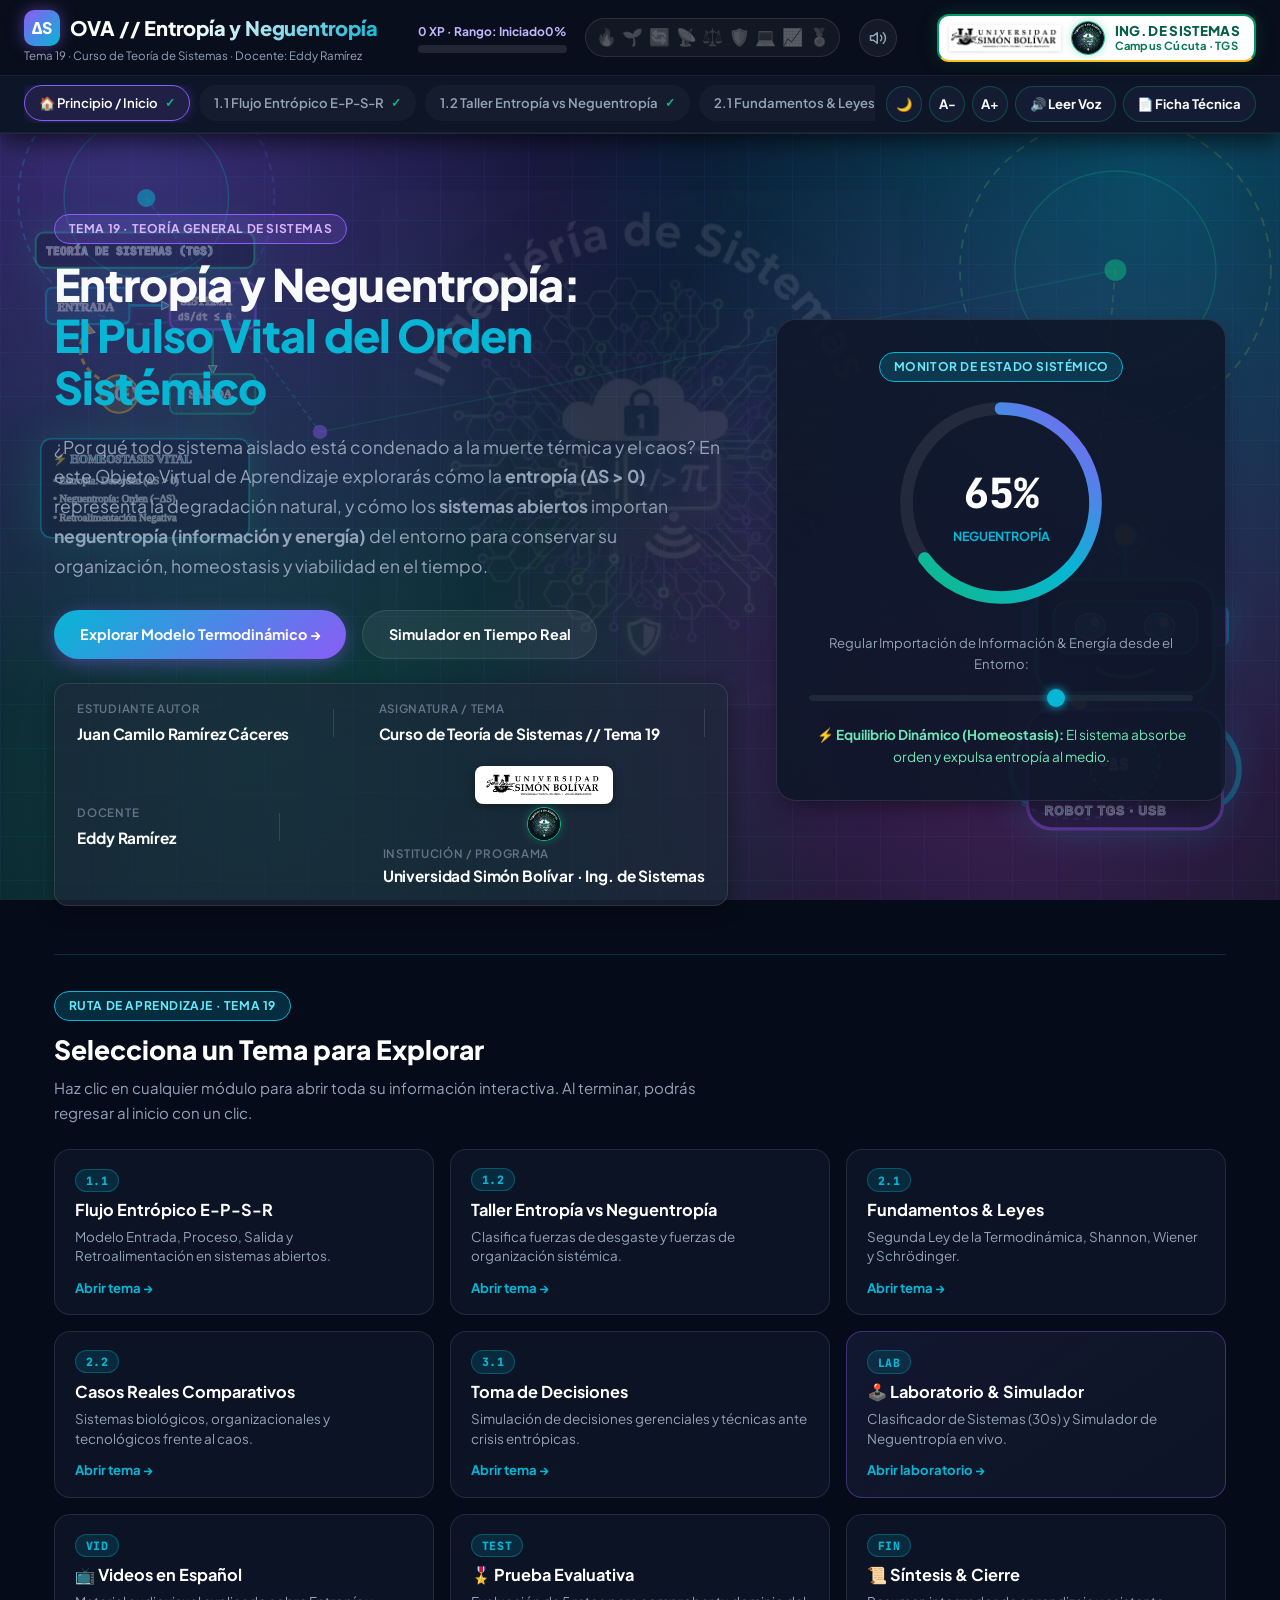
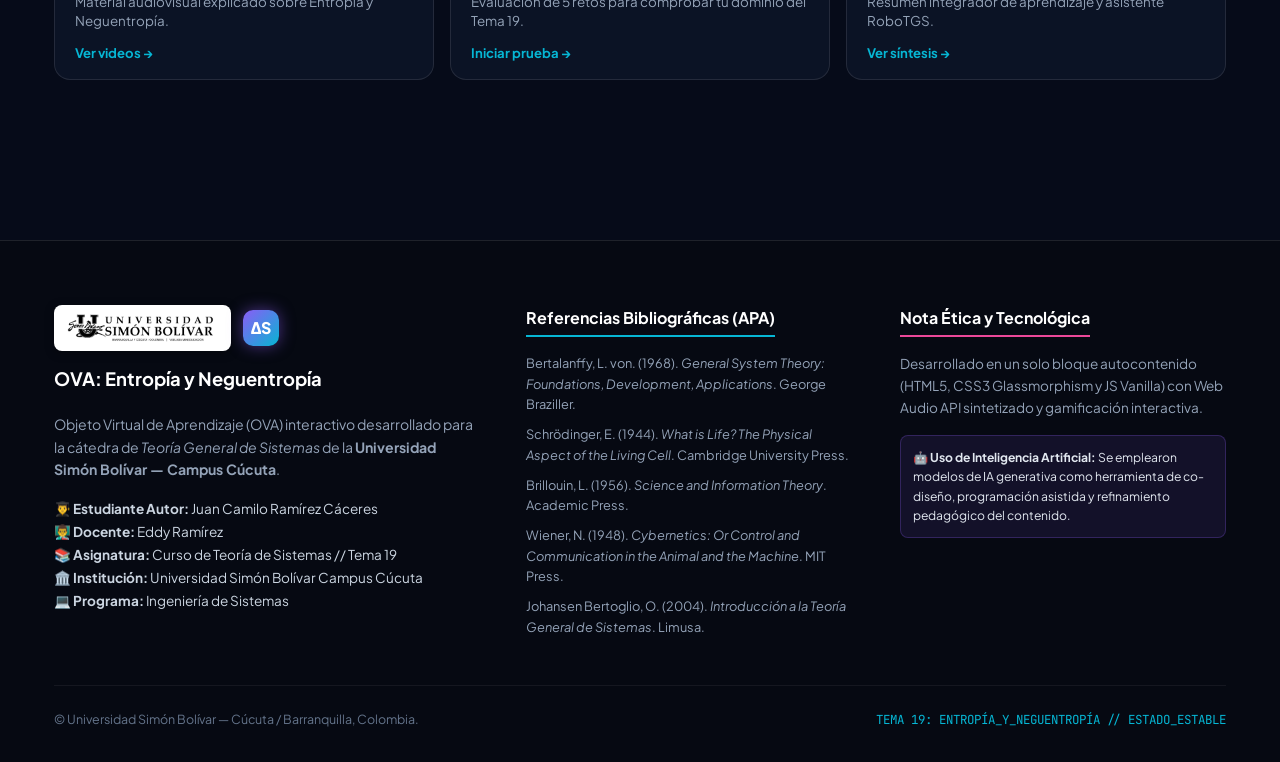
==== commit 798f7d80: "Evitar recorte en bloque institucional del encabezado" ====
--- a/index.html
+++ b/index.html
@@ -185,8 +185,8 @@
           </div>
           <img class="ing-sistemas-badge" src="assets/ing-sistemas.jpg" alt="Ingeniería de Sistemas" />
           <div class="usb-badge-text">
-            <span class="usb-badge-univ">Universidad Simón Bolívar</span>
-            <span class="usb-badge-campus">Ing. de Sistemas · Cúcuta</span>
+            <span class="usb-badge-univ">Ing. de Sistemas</span>
+            <span class="usb-badge-campus">Campus Cúcuta · TGS</span>
           </div>
         </a>
       </div>
--- a/css/style.css
+++ b/css/style.css
@@ -1469,9 +1469,9 @@
       height: 100%;
     }
     .usb-badge-crest .usb-brand-logo {
-      height: 28px;
+      height: 26px;
       width: auto;
-      max-width: 195px;
+      max-width: 145px;
       object-fit: contain;
       display: block;
       filter: drop-shadow(0 1px 2px rgba(0, 0, 0, 0.12));
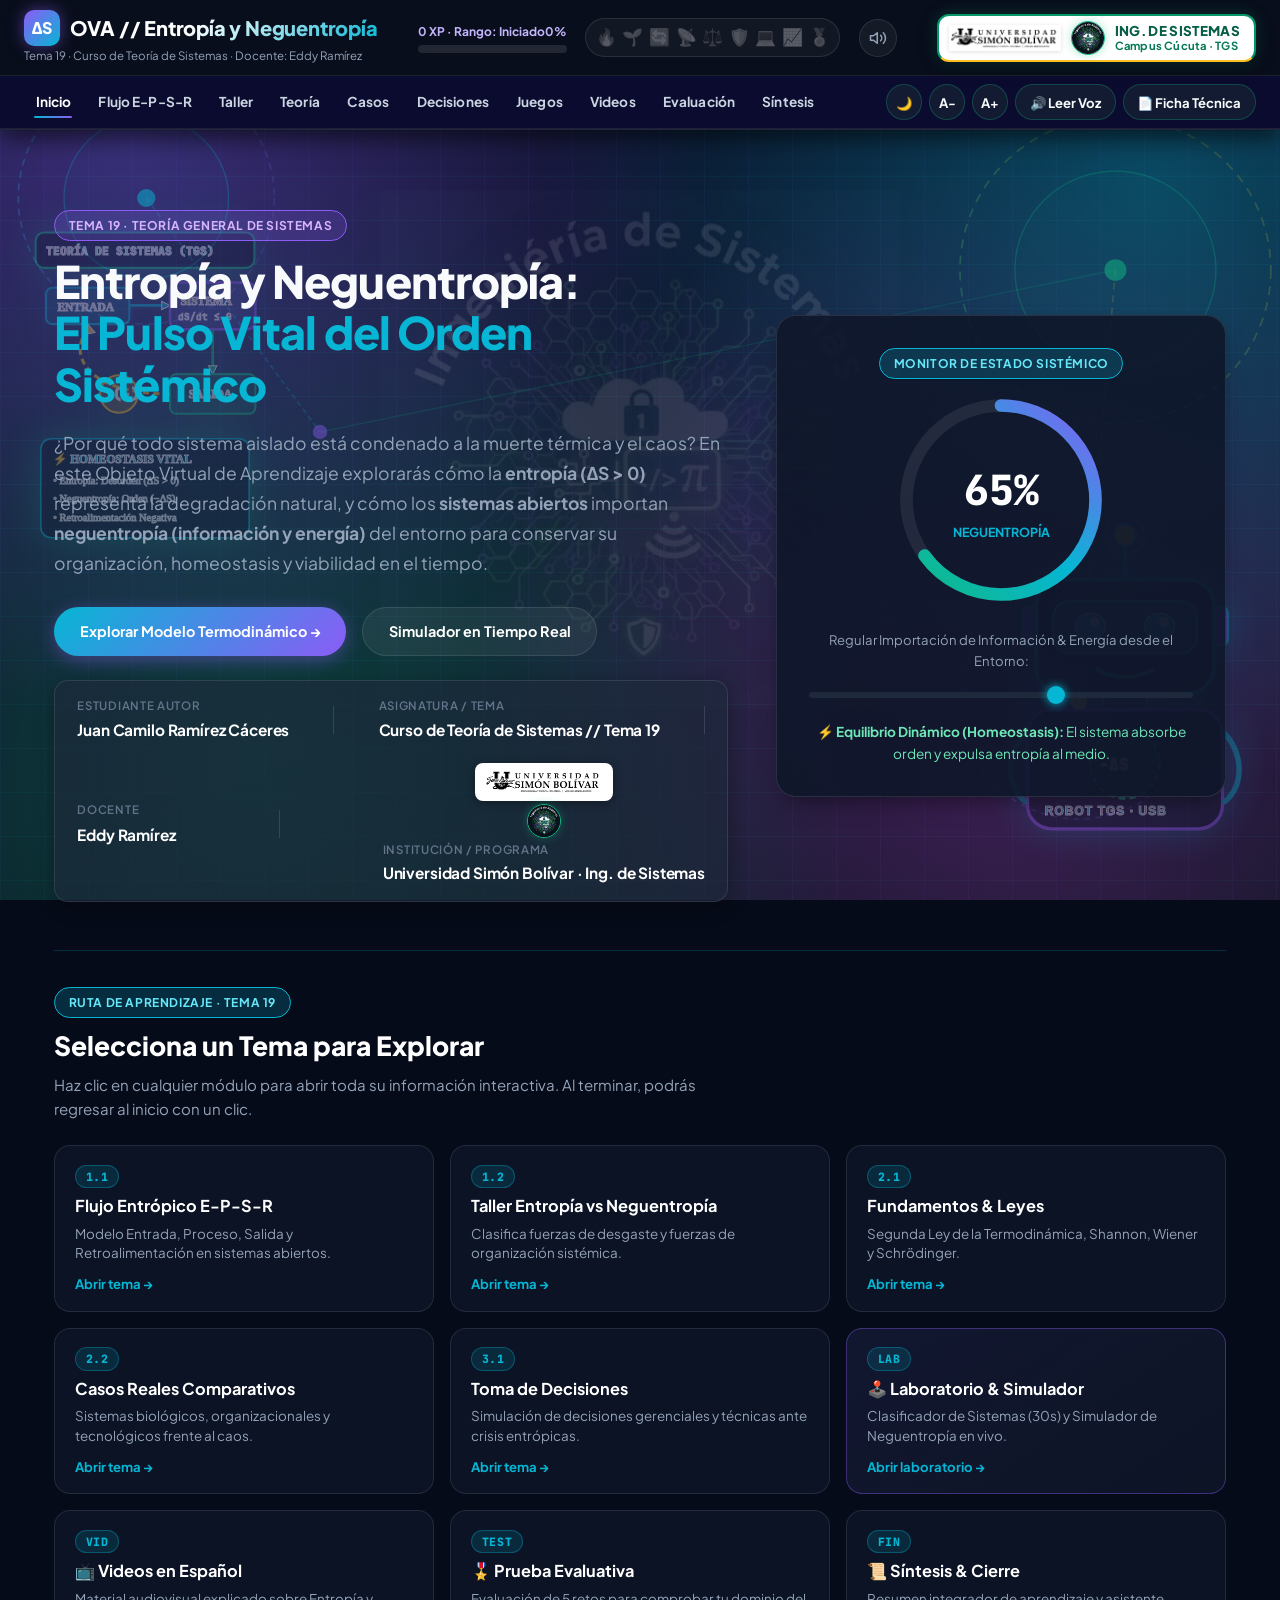
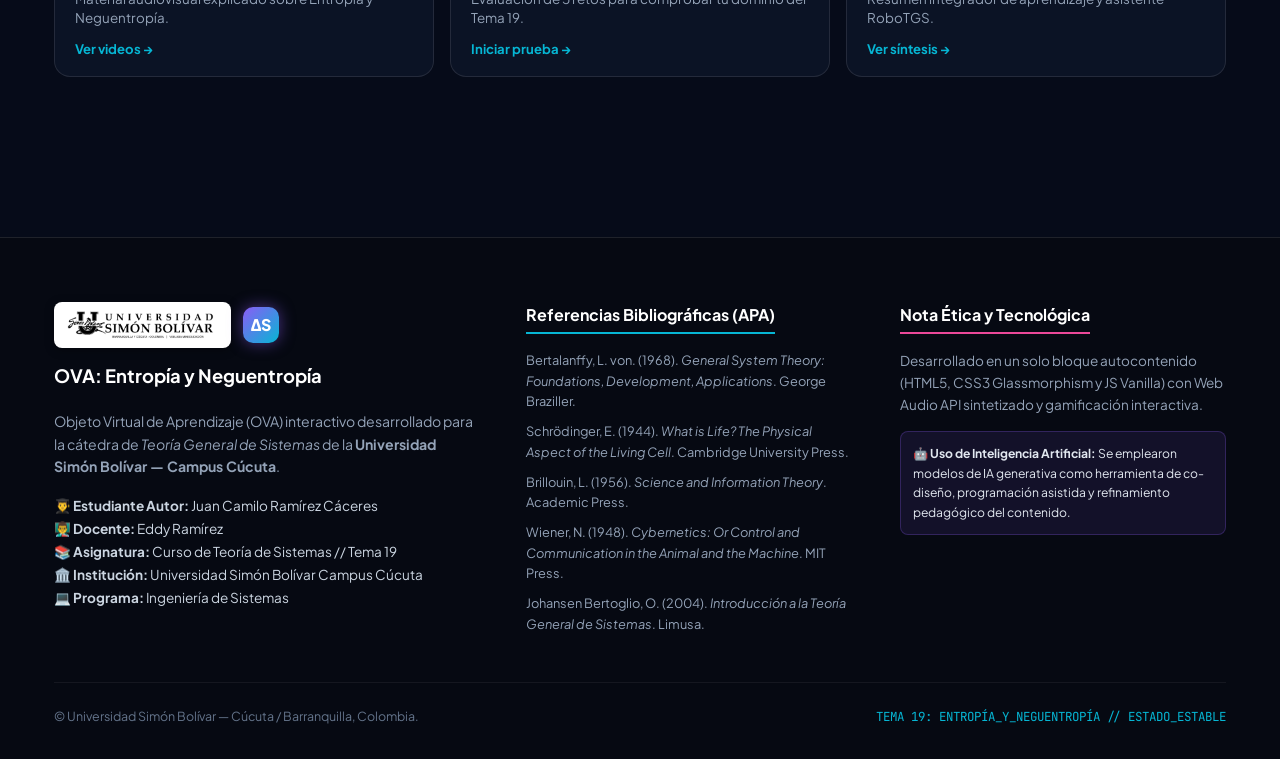
==== commit ff88d33e: "Barra de navegacion limpia y profesional estilo minimalista" ====
--- a/index.html
+++ b/index.html
@@ -196,16 +196,16 @@
     <nav class="module-nav-bar">
       <div class="container">
         <ul class="module-nav-list">
-          <li class="module-nav-item"><a href="#inicio" class="active">🏠 Principio / Inicio <span class="check-mark">✓</span></a></li>
-          <li class="module-nav-item"><a href="#modelo-termodinamico">1.1 Flujo Entrópico E-P-S-R <span class="check-mark">✓</span></a></li>
-          <li class="module-nav-item"><a href="#taller-clasificacion">1.2 Taller Entropía vs Neguentropía <span class="check-mark">✓</span></a></li>
-          <li class="module-nav-item"><a href="#fundamentos-teoricos">2.1 Fundamentos & Leyes <span class="check-mark">✓</span></a></li>
-          <li class="module-nav-item"><a href="#casos-reales">2.2 Casos Reales Comparativos <span class="check-mark">✓</span></a></li>
-          <li class="module-nav-item"><a href="#casos-decisiones">3.1 Toma de Decisiones <span class="check-mark">✓</span></a></li>
-          <li class="module-nav-item"><a href="#laboratorio-juegos">🕹️ Laboratorio & Simulador <span class="check-mark">✓</span></a></li>
-          <li class="module-nav-item"><a href="#videos-espanol">📺 Videos en Español <span class="check-mark">✓</span></a></li>
-          <li class="module-nav-item"><a href="#prueba-comandante">🎖️ Prueba Evaluativa <span class="check-mark">✓</span></a></li>
-          <li class="module-nav-item"><a href="#cierre-sistemico">📜 Síntesis & Cierre <span class="check-mark">✓</span></a></li>
+          <li class="module-nav-item"><a href="#inicio" class="active">Inicio</a></li>
+          <li class="module-nav-item"><a href="#modelo-termodinamico">Flujo E-P-S-R</a></li>
+          <li class="module-nav-item"><a href="#taller-clasificacion">Taller</a></li>
+          <li class="module-nav-item"><a href="#fundamentos-teoricos">Teoría</a></li>
+          <li class="module-nav-item"><a href="#casos-reales">Casos</a></li>
+          <li class="module-nav-item"><a href="#casos-decisiones">Decisiones</a></li>
+          <li class="module-nav-item"><a href="#laboratorio-juegos">Juegos</a></li>
+          <li class="module-nav-item"><a href="#videos-espanol">Videos</a></li>
+          <li class="module-nav-item"><a href="#prueba-comandante">Evaluación</a></li>
+          <li class="module-nav-item"><a href="#cierre-sistemico">Síntesis</a></li>
         </ul>
 
         <!-- BARRA DE ACCESIBILIDAD Y UTILIDADES -->
--- a/css/style.css
+++ b/css/style.css
@@ -366,11 +366,11 @@
       box-shadow: 0 0 10px rgba(16, 185, 129, 0.4);
     }
 
-    /* Sub-barra de navegación con checks */
+    /* Sub-barra de navegación limpia y profesional */
     .module-nav-bar {
-      background: rgba(15, 23, 42, 0.85);
-      border-bottom: 1px solid rgba(255, 255, 255, 0.05);
-      padding: 0.55rem 0;
+      background: #0a0b2e;
+      border-bottom: 1px solid rgba(255, 255, 255, 0.08);
+      padding: 0.5rem 0;
       position: static;
     }
 
@@ -381,42 +381,59 @@
       display: flex;
       align-items: center;
       justify-content: space-between;
-      gap: 0.65rem;
+      gap: 0.75rem;
       overflow: hidden;
     }
 
     .module-nav-list {
       display: flex;
-      gap: 0.55rem;
+      align-items: center;
+      gap: 0.25rem;
       list-style: none;
       white-space: nowrap;
       flex: 1;
       min-width: 0;
       overflow-x: auto;
-      scrollbar-width: thin;
-      padding-bottom: 2px;
+      scrollbar-width: none;
+    }
+    .module-nav-list::-webkit-scrollbar {
+      display: none;
     }
 
     .module-nav-item a {
+      position: relative;
       display: inline-flex;
       align-items: center;
-      gap: 0.4rem;
-      padding: 0.4rem 0.9rem;
-      border-radius: var(--radius-full);
-      background: rgba(255, 255, 255, 0.03);
-      border: 1px solid transparent;
-      color: var(--text-muted);
+      padding: 0.45rem 0.72rem;
+      border-radius: 6px;
+      background: transparent;
+      border: none;
+      color: #cbd5e1;
       text-decoration: none;
-      font-size: 0.82rem;
-      font-weight: 600;
-      transition: var(--transition);
-    }
-
-    .module-nav-item a:hover, .module-nav-item a.active {
-      background: rgba(139, 92, 246, 0.15);
-      border-color: var(--neon-purple);
+      font-size: 0.85rem;
+      font-weight: 700;
+      letter-spacing: 0.01em;
+      transition: color 0.2s ease, background 0.2s ease;
+    }
+
+    .module-nav-item a:hover {
       color: #ffffff;
-      box-shadow: 0 0 12px rgba(139, 92, 246, 0.3);
+      background: rgba(255, 255, 255, 0.06);
+    }
+
+    .module-nav-item a.active {
+      color: #ffffff;
+    }
+
+    .module-nav-item a.active::after {
+      content: '';
+      position: absolute;
+      left: 0.65rem;
+      right: 0.65rem;
+      bottom: 2px;
+      height: 2px;
+      border-radius: 2px;
+      background: linear-gradient(90deg, var(--neon-cyan), var(--neon-purple));
     }
 
     .module-nav-item a .check-mark {
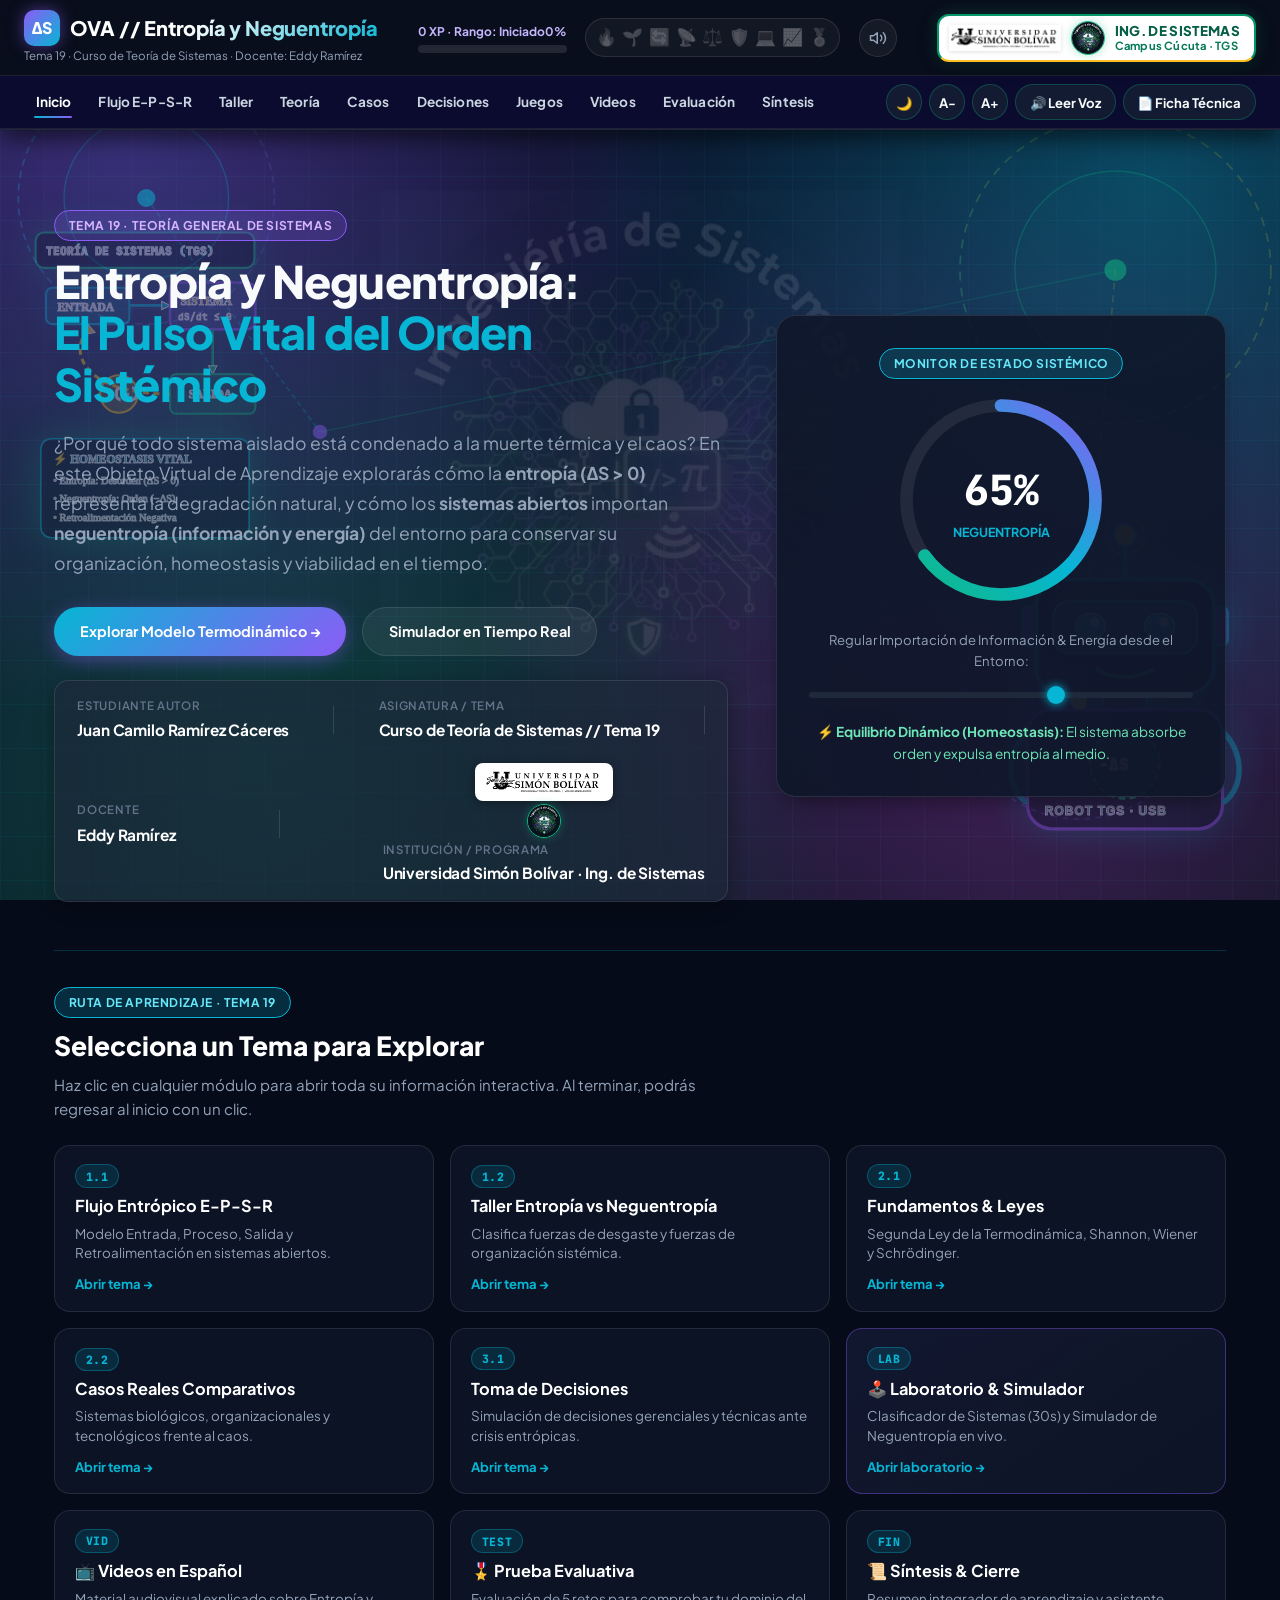
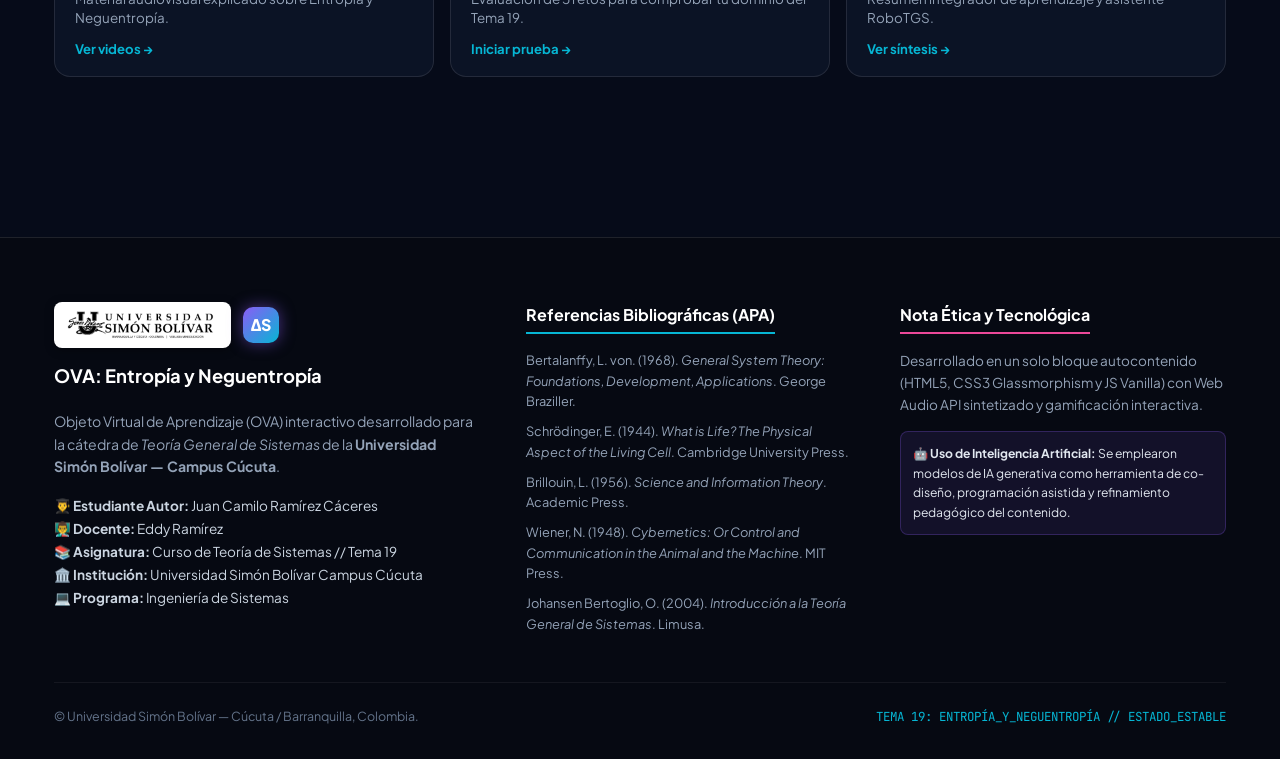
==== commit 2de54c35: "Agregar tercer video de YouTube (bzfxP74dSHI) en seccion Videos" ====
--- a/index.html
+++ b/index.html
@@ -1095,6 +1095,25 @@
             </a>
           </div>
         </div>
+
+        <div class="video-card">
+          <div class="video-embed-box">
+            <button type="button" class="video-poster-trigger" onclick="playYouTubeVideo(this, 'bzfxP74dSHI')" aria-label="Reproducir tercer video sobre Entropía y Neguentropía">
+              <img src="https://i.ytimg.com/vi/bzfxP74dSHI/hqdefault.jpg" alt="Miniatura del tercer video sobre Entropía y Neguentropía" />
+              <span class="video-play-btn" aria-hidden="true"></span>
+            </button>
+          </div>
+          <div class="video-meta">
+            <span class="video-tag">RECURSO COMPLEMENTARIO · ESPAÑOL</span>
+            <h3 class="video-title">Análisis Sistémico: Entropía, Orden y Neguentropía</h3>
+            <p class="video-desc">
+              Material audiovisual complementario en español para reforzar la comprensión de la entropía, el equilibrio dinámico y la neguentropía en los sistemas.
+            </p>
+            <a href="https://youtu.be/bzfxP74dSHI?si=IXTxU2lX2HrDwtVR" target="_blank" rel="noopener noreferrer" class="btn btn-secondary" style="margin-top: 1rem; padding: 0.45rem 0.9rem; font-size: 0.78rem;">
+              ▶ Abrir directamente en YouTube
+            </a>
+          </div>
+        </div>
       </div>
     </div>
   </section>
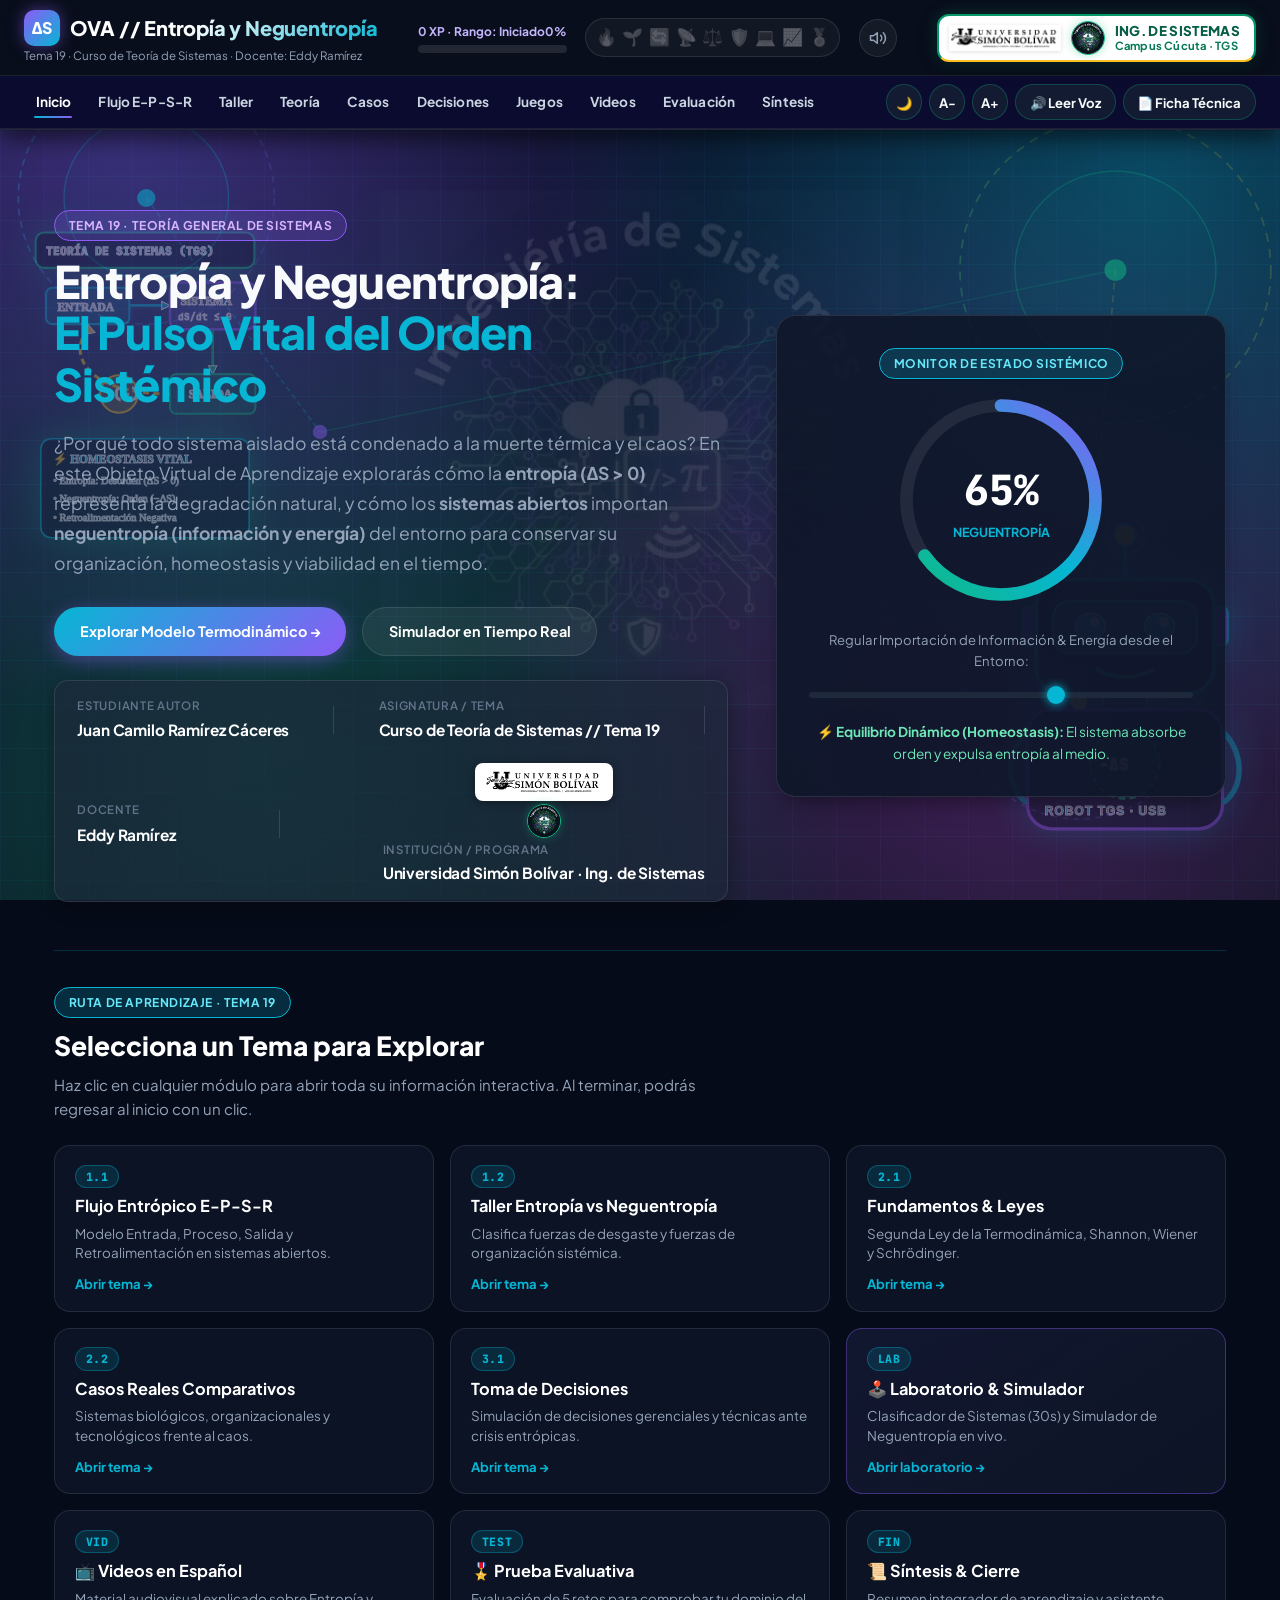
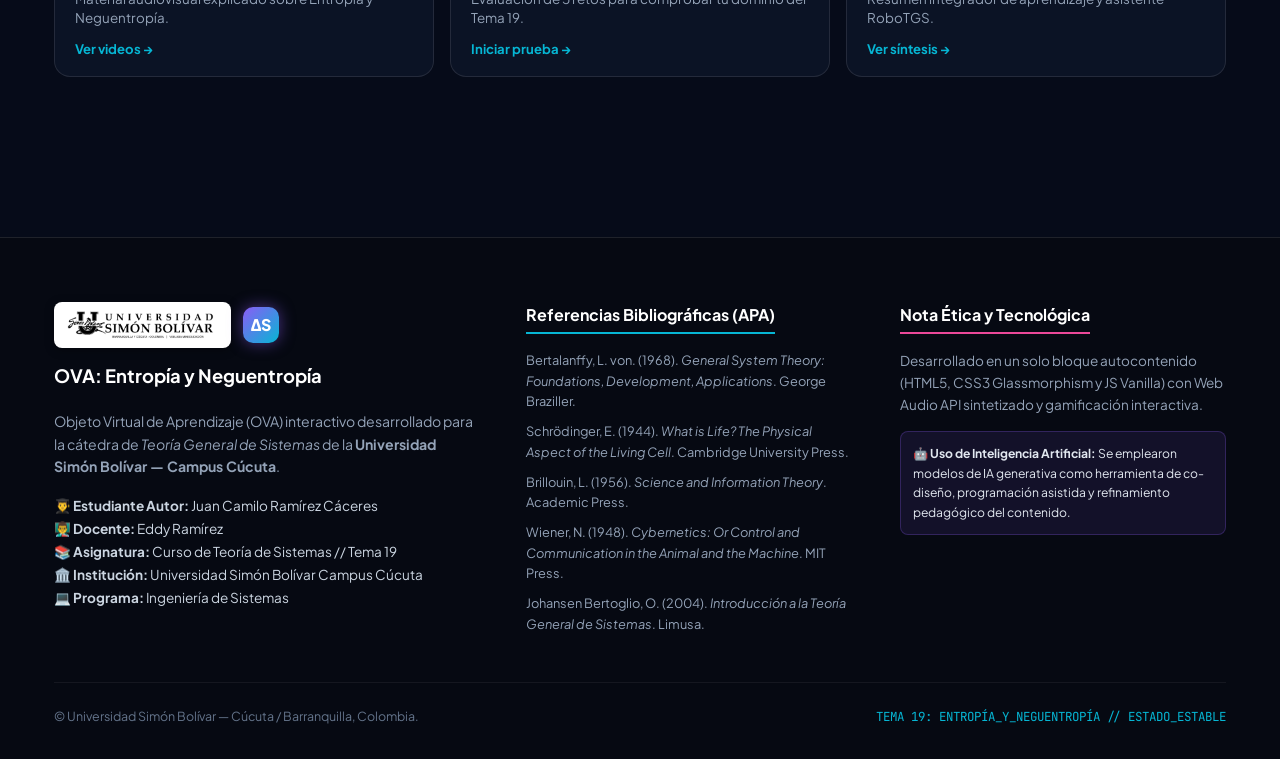
==== commit 6914f7ca: "Agregar tarjeta de encabezado Videoteca curada en seccion Videos" ====
--- a/index.html
+++ b/index.html
@@ -1049,11 +1049,16 @@
        ========================================================================== -->
   <section class="section" id="videos-espanol">
     <div class="container">
-      <div class="unit-tag unit-tag-pink">RECURSOS AUDIOVISUALES EN ESPAÑOL</div>
-      <h2 class="section-title pink">Cátedras y Conferencias en Español</h2>
-      <p class="section-desc">
-        Videos seleccionados en español sobre <strong>Entropía, Neguentropía y Teoría General de Sistemas</strong> de Ludwig von Bertalanffy.
-      </p>
+      <div class="section-hero-card">
+        <div class="section-eyebrow">
+          <span class="eyebrow-dot"></span>
+          <span>07 · RECURSOS MULTIMEDIA</span>
+        </div>
+        <h2 class="section-hero-title">Videoteca curada</h2>
+        <p class="section-hero-desc">
+          Cátedras y conferencias seleccionadas en español sobre <strong>Entropía, Neguentropía y Teoría General de Sistemas</strong>, con una pauta de observación para cada video. Los videos pertenecen a sus respectivos titulares y se enlazan desde YouTube.
+        </p>
+      </div>
 
       <div class="videos-grid">
         <div class="video-card">
@@ -1070,6 +1075,13 @@
               Explicación pedagógica en español de cómo los sistemas abiertos extraen orden del entorno y transfieren 
               su entropía al exterior para sobrevivir al desgaste natural.
             </p>
+            <div class="video-observation-box">
+              <div class="video-observation-title">PAUTA DE OBSERVACIÓN</div>
+              <ul class="video-observation-list">
+                <li>Identifica cómo un sistema abierto evita el deterioro intercambiando energía e información con el entorno.</li>
+                <li>Relaciona el flujo de entrada y salida con el modelo E-P-S-R visto en el módulo 1.1.</li>
+              </ul>
+            </div>
             <a href="https://youtu.be/0FJwFmx65Uw?si=xTVR-EP-kR7XAMUn" target="_blank" rel="noopener noreferrer" class="btn btn-secondary" style="margin-top: 1rem; padding: 0.45rem 0.9rem; font-size: 0.78rem;">
               ▶ Abrir directamente en YouTube
             </a>
@@ -1090,6 +1102,13 @@
               Recorrido en español por los orígenes de la TGS: el paso del mecanicismo cartesiano al enfoque holístico, 
               sistemas abiertos y leyes universales del orden.
             </p>
+            <div class="video-observation-box">
+              <div class="video-observation-title">PAUTA DE OBSERVACIÓN</div>
+              <ul class="video-observation-list">
+                <li>Observa la diferencia entre un sistema cerrado aislado y un sistema abierto con homeostasis.</li>
+                <li>Vincula la información como medida de orden frente a la incertidumbre del sistema.</li>
+              </ul>
+            </div>
             <a href="https://youtu.be/FApIdf9VwPk?si=zV8pA7OEkIOFHIKf" target="_blank" rel="noopener noreferrer" class="btn btn-secondary" style="margin-top: 1rem; padding: 0.45rem 0.9rem; font-size: 0.78rem;">
               ▶ Abrir directamente en YouTube
             </a>
@@ -1109,6 +1128,12 @@
             <p class="video-desc">
               Material audiovisual complementario en español para reforzar la comprensión de la entropía, el equilibrio dinámico y la neguentropía en los sistemas.
             </p>
+            <div class="video-observation-box">
+              <div class="video-observation-title">PAUTA DE OBSERVACIÓN</div>
+              <ul class="video-observation-list">
+                <li>Compara los ejemplos prácticos de desgaste entrópico con los mecanismos de control y retroalimentación negativa.</li>
+              </ul>
+            </div>
             <a href="https://youtu.be/bzfxP74dSHI?si=IXTxU2lX2HrDwtVR" target="_blank" rel="noopener noreferrer" class="btn btn-secondary" style="margin-top: 1rem; padding: 0.45rem 0.9rem; font-size: 0.78rem;">
               ▶ Abrir directamente en YouTube
             </a>
@@ -1468,62 +1493,106 @@
 
   <!-- MODAL DE FICHA TÉCNICA DEL OVA -->
   <div class="ficha-modal-backdrop" id="ficha-tecnica-modal" onclick="if(event.target===this) closeFichaTecnica()">
-    <div class="ficha-modal-card" role="dialog" aria-modal="true" aria-labelledby="ficha-modal-title">
-      <div class="ficha-modal-header">
-        <div>
-          <span class="unit-tag unit-tag-cyan" style="margin-bottom: 0.35rem;">DOCUMENTO METADATOS · TGS</span>
-          <h3 id="ficha-modal-title">📄 Ficha Técnica del OVA</h3>
-        </div>
-        <button type="button" class="ficha-close-btn" onclick="closeFichaTecnica()" aria-label="Cerrar Ficha Técnica">✕</button>
-      </div>
-
-      <div class="ficha-grid">
-        <div class="ficha-item">
-          <small>Título del Objeto Virtual</small>
-          <strong>Entropía y Neguentropía: El Pulso Vital del Orden Sistémico</strong>
-        </div>
-        <div class="ficha-item">
-          <small>Unidad / Tema</small>
-          <strong>Tema 19 · Teoría General de Sistemas</strong>
-        </div>
-        <div class="ficha-item">
-          <small>Institución Educativa</small>
-          <strong>Universidad Simón Bolívar · Campus Cúcuta</strong>
-        </div>
-        <div class="ficha-item">
-          <small>Programa / Facultad</small>
-          <strong>Facultad de Ingenierías · Ingeniería de Sistemas</strong>
-        </div>
-        <div class="ficha-item">
-          <small>Docente Titular</small>
-          <strong>Eddy Ramírez</strong>
-        </div>
-        <div class="ficha-item">
-          <small>Estudiante Autor</small>
-          <strong>Juan Camilo Ramírez Cáceres</strong>
-        </div>
-        <div class="ficha-item ficha-item-wide">
-          <small>Objetivo de Aprendizaje</small>
-          <strong>Analizar la Segunda Ley de la Termodinámica aplicada a los sistemas abiertos, comprendiendo el modelo E-P-S-R, la información como neguentropía (Shannon, Wiener y Schrödinger) y las estrategias de homeostasis y toma de decisiones para contrarrestar el desgaste sistémico.</strong>
-        </div>
-        <div class="ficha-item ficha-item-wide">
-          <small>Estructura Didáctica y Recursos</small>
-          <strong>9 módulos interactivos independientes: Flujo E-P-S-R, Taller de Clasificación, Leyes Fundamentales, Casos Reales, Toma de Decisiones, Laboratorio Gamificado (Clasificador 30s + Simulador de Neguentropía), Videos en Español, Prueba Evaluativa y Síntesis con RoboTGS.</strong>
-        </div>
-        <div class="ficha-item">
-          <small>Accesibilidad Integrada</small>
-          <strong>Modo Claro/Oscuro, Zoom Tipográfico (A-/A+) y Narrador de Voz (Web Speech API)</strong>
-        </div>
-        <div class="ficha-item">
-          <small>Tecnología & Compatibilidad</small>
-          <strong>HTML5, CSS3, JavaScript Vanilla · Ejecución local sin servidor (offline)</strong>
-        </div>
-      </div>
-
-      <div class="ficha-modal-footer">
-        <button type="button" class="btn btn-gradient" onclick="closeFichaTecnica()">Cerrar Ficha Técnica</button>
-      </div>
-    </div>
+    <article class="ficha-doc" role="dialog" aria-modal="true" aria-labelledby="ficha-modal-title">
+      <header class="ficha-doc-header">
+        <img class="ficha-doc-logo" src="assets/logo.png" alt="Logo Universidad Simón Bolívar" />
+        <div class="ficha-doc-institution">
+          <strong>Universidad Simón Bolívar</strong>
+          <span>Facultad de Ingenierías · Ingeniería de Sistemas · Campus Cúcuta</span>
+        </div>
+        <button type="button" class="ficha-close-btn no-print" onclick="closeFichaTecnica()" aria-label="Cerrar Ficha Técnica">✕</button>
+      </header>
+
+      <div class="ficha-doc-titlebar">
+        <span class="ficha-doc-kicker">Ficha Técnica · Objeto Virtual de Aprendizaje</span>
+        <h3 id="ficha-modal-title">Entropía y Neguentropía: El Pulso Vital del Orden Sistémico</h3>
+        <dl class="ficha-doc-meta">
+          <div><dt>Tema</dt><dd>19 · TGS</dd></div>
+          <div><dt>Versión</dt><dd>1.0</dd></div>
+          <div><dt>Fecha</dt><dd>Noviembre 2026</dd></div>
+          <div><dt>Idioma</dt><dd>Español</dd></div>
+        </dl>
+      </div>
+
+      <section class="ficha-doc-section">
+        <h4><span>01</span>Identificación</h4>
+        <table class="ficha-doc-table">
+          <tr><th scope="row">Asignatura</th><td>Teoría de Sistemas</td></tr>
+          <tr><th scope="row">Docente titular</th><td>Eddy Ramírez</td></tr>
+          <tr><th scope="row">Estudiante autor</th><td>Juan Camilo Ramírez Cáceres</td></tr>
+          <tr><th scope="row">Público objetivo</th><td>Estudiantes de Ingeniería de Sistemas y áreas afines (Educación Superior)</td></tr>
+          <tr><th scope="row">Conocimientos previos</th><td>Conceptos básicos de sistema, entorno, entradas y salidas (TGS)</td></tr>
+          <tr><th scope="row">Modalidad</th><td>Uso autónomo o como apoyo a clase presencial o virtual</td></tr>
+          <tr><th scope="row">Tiempo estimado</th><td>60 a 90 minutos (recorrido completo)</td></tr>
+          <tr><th scope="row">Enlace público</th><td><a href="https://jncamilo20-art.github.io/OVA/" target="_blank" rel="noopener">jncamilo20-art.github.io/OVA</a></td></tr>
+        </table>
+      </section>
+
+      <section class="ficha-doc-section">
+        <h4><span>02</span>Objetivo de aprendizaje</h4>
+        <p>Analizar la Segunda Ley de la Termodinámica (ΔS &gt; 0) aplicada a los sistemas abiertos, comprendiendo el modelo E-P-S-R, la información como neguentropía (I = −ΔS) y las estrategias de homeostasis y toma de decisiones para contrarrestar el desgaste sistémico.</p>
+        <ul class="ficha-doc-list">
+          <li>Diferenciar el comportamiento entrópico de los sistemas cerrados y abiertos.</li>
+          <li>Analizar el flujo E-P-S-R (Entrada, Proceso, Salida, Retroalimentación).</li>
+          <li>Relacionar la entropía negativa de Schrödinger con la información de Shannon/Brillouin y la homeostasis de Wiener.</li>
+          <li>Aplicar estrategias neguentrópicas en organizaciones, biología e ingeniería de software.</li>
+        </ul>
+      </section>
+
+      <section class="ficha-doc-section">
+        <h4><span>03</span>Estructura de contenidos</h4>
+        <ol class="ficha-doc-modules">
+          <li><strong>Modelo E-P-S-R</strong><span>Flujo entrópico y neguentrópico interactivo</span></li>
+          <li><strong>Taller de Clasificación</strong><span>Emparejamiento de fenómenos</span></li>
+          <li><strong>Leyes y Principios</strong><span>Termodinámica, Schrödinger, Shannon, Wiener y Ashby</span></li>
+          <li><strong>Casos Reales</strong><span>Empresas, biología e ingeniería de software</span></li>
+          <li><strong>Misiones de Mitigación</strong><span>Toma de decisiones en 3 escenarios</span></li>
+          <li><strong>Laboratorio Gamificado</strong><span>Clasificador, simulador y acoplamiento</span></li>
+          <li><strong>Videos en Español</strong><span>Cátedras y conferencias</span></li>
+          <li><strong>Prueba Evaluativa</strong><span>5 preguntas con retroalimentación</span></li>
+          <li><strong>Cierre Sistémico</strong><span>Síntesis con RoboTGS</span></li>
+        </ol>
+      </section>
+
+      <section class="ficha-doc-section">
+        <h4><span>04</span>Evaluación</h4>
+        <ul class="ficha-doc-list">
+          <li>Prueba evaluativa de 5 preguntas de selección múltiple con retroalimentación inmediata.</li>
+          <li>Sistema de puntos XP (0 a 1000) e insignias desbloqueables según el avance.</li>
+          <li>Retos prácticos en el Taller, las Misiones y el Laboratorio.</li>
+        </ul>
+      </section>
+
+      <section class="ficha-doc-section">
+        <h4><span>05</span>Especificaciones técnicas</h4>
+        <table class="ficha-doc-table">
+          <tr><th scope="row">Formato</th><td>Aplicación web de una sola página (HTML5, CSS3, JavaScript ES6)</td></tr>
+          <tr><th scope="row">APIs del navegador</th><td>Web Audio API (sonido) · Web Speech API (narración por voz)</td></tr>
+          <tr><th scope="row">Requisitos</th><td>Navegador moderno (Chrome, Edge, Firefox, Safari) · Sin instalación ni servidor</td></tr>
+          <tr><th scope="row">Dispositivos</th><td>Computador, tablet y celular (diseño responsivo)</td></tr>
+          <tr><th scope="row">Conexión</th><td>Solo necesaria para los videos; el resto funciona sin conexión</td></tr>
+        </table>
+      </section>
+
+      <section class="ficha-doc-section">
+        <h4><span>06</span>Accesibilidad</h4>
+        <ul class="ficha-doc-tags">
+          <li>Modo Oscuro / Día Suave</li>
+          <li>Zoom tipográfico A- / A+</li>
+          <li>Narrador de voz en español</li>
+        </ul>
+      </section>
+
+      <section class="ficha-doc-section">
+        <h4><span>07</span>Derechos y uso de IA</h4>
+        <p>Uso académico y educativo — Universidad Simón Bolívar, Campus Cúcuta. Se usaron modelos de IA generativa como apoyo en el diseño visual, la estructura del código y el refinamiento pedagógico, bajo revisión y dirección del autor.</p>
+      </section>
+
+      <footer class="ficha-doc-footer no-print">
+        <button type="button" class="ficha-btn-secondary" onclick="printFichaTecnica()">Imprimir / Guardar PDF</button>
+        <button type="button" class="btn btn-gradient" onclick="closeFichaTecnica()">Cerrar</button>
+      </footer>
+    </article>
   </div>
 </body>
 </html>
--- a/css/style.css
+++ b/css/style.css
@@ -1133,8 +1133,119 @@
        ========================================================================== */
     .videos-grid {
       display: grid;
-      grid-template-columns: repeat(2, 1fr);
-      gap: 2rem;
+      grid-template-columns: repeat(3, minmax(0, 1fr));
+      gap: 1.5rem;
+    }
+
+    .section-hero-card {
+      background: rgba(15, 23, 42, 0.88);
+      border: 1px solid rgba(6, 182, 212, 0.25);
+      border-radius: 18px;
+      padding: 1.75rem 2rem;
+      margin-bottom: 2rem;
+      box-shadow: 0 12px 32px rgba(0, 0, 0, 0.28);
+      backdrop-filter: blur(12px);
+    }
+
+    .section-eyebrow {
+      display: inline-flex;
+      align-items: center;
+      gap: 0.5rem;
+      font-size: 0.74rem;
+      font-weight: 800;
+      letter-spacing: 0.09em;
+      text-transform: uppercase;
+      color: var(--neon-green);
+      margin-bottom: 0.45rem;
+    }
+
+    .eyebrow-dot {
+      width: 9px;
+      height: 9px;
+      border-radius: 50%;
+      background: var(--neon-cyan);
+      display: inline-block;
+    }
+
+    .section-hero-title {
+      font-size: 1.85rem;
+      font-weight: 800;
+      color: #ffffff;
+      margin-bottom: 0.45rem;
+      line-height: 1.2;
+    }
+
+    .section-hero-desc {
+      font-size: 0.94rem;
+      color: var(--text-muted);
+      line-height: 1.6;
+      max-width: 780px;
+      margin: 0;
+    }
+
+    body.light-theme .section-hero-card {
+      background: rgba(205, 215, 229, 0.95);
+      border-color: rgba(15, 23, 42, 0.16);
+    }
+
+    body.light-theme .section-hero-title {
+      color: #0f172a !important;
+    }
+
+    body.light-theme .section-hero-desc {
+      color: #1e293b;
+    }
+
+    .video-observation-box {
+      margin-top: 1rem;
+      padding: 0.9rem 1rem;
+      border-radius: 12px;
+      background: rgba(139, 92, 246, 0.09);
+      border: 1px solid rgba(139, 92, 246, 0.22);
+    }
+
+    .video-observation-title {
+      font-size: 0.72rem;
+      font-weight: 800;
+      letter-spacing: 0.08em;
+      text-transform: uppercase;
+      color: var(--neon-cyan);
+      margin-bottom: 0.55rem;
+    }
+
+    .video-observation-list {
+      list-style: none;
+      display: flex;
+      flex-direction: column;
+      gap: 0.45rem;
+      font-size: 0.82rem;
+      color: var(--text-muted);
+      line-height: 1.45;
+    }
+
+    .video-observation-list li {
+      position: relative;
+      padding-left: 1rem;
+    }
+
+    .video-observation-list li::before {
+      content: '';
+      position: absolute;
+      left: 0;
+      top: 0.45rem;
+      width: 6px;
+      height: 6px;
+      border-radius: 50%;
+      background: var(--neon-green);
+    }
+
+    body.light-theme .video-observation-box {
+      background: rgba(99, 102, 241, 0.08);
+      border-color: rgba(99, 102, 241, 0.22);
+    }
+
+    body.light-theme .video-observation-list {
+      color: #1e293b;
     }
 
     .video-card {
@@ -2495,7 +2606,7 @@
       }
     }
 
-    /* Modal Ficha Técnica */
+    /* Modal Ficha Técnica (formato documento institucional) */
     .ficha-modal-backdrop {
       position: fixed;
       inset: 0;
@@ -2513,42 +2624,65 @@
       animation: moduleFadeIn 0.25s ease;
     }
 
-    .ficha-modal-card {
+    .ficha-doc {
+      --ficha-ink: #0f172a;
+      --ficha-muted: #475569;
+      --ficha-line: #e2e8f0;
+      --ficha-accent: #0e7490;
+      --ficha-soft: #f1f5f9;
       width: 100%;
-      max-width: 760px;
+      max-width: 820px;
       max-height: 90vh;
       overflow-y: auto;
-      background: #0d1528;
-      border: 1px solid rgba(6, 182, 212, 0.4);
-      border-radius: 20px;
-      padding: 1.75rem;
-      box-shadow: 0 24px 60px rgba(0, 0, 0, 0.65);
-      color: var(--text-main);
-    }
-
-    .ficha-modal-header {
-      display: flex;
-      align-items: flex-start;
-      justify-content: space-between;
+      background: #ffffff;
+      border-radius: 14px;
+      border-top: 6px solid var(--ficha-accent);
+      box-shadow: 0 24px 60px rgba(0, 0, 0, 0.55);
+      color: var(--ficha-ink);
+      font-family: var(--font-sans);
+    }
+
+    .ficha-doc-header {
+      display: flex;
+      align-items: center;
       gap: 1rem;
-      margin-bottom: 1.25rem;
-      padding-bottom: 1rem;
-      border-bottom: 1px solid rgba(255, 255, 255, 0.1);
-    }
-
-    .ficha-modal-header h3 {
-      font-size: 1.45rem;
+      padding: 1.25rem 1.75rem;
+      border-bottom: 1px solid var(--ficha-line);
+    }
+
+    .ficha-doc-logo {
+      height: 52px;
+      width: auto;
+      object-fit: contain;
+      flex-shrink: 0;
+    }
+
+    .ficha-doc-institution {
+      display: flex;
+      flex-direction: column;
+      gap: 0.15rem;
+      flex: 1;
+      min-width: 0;
+    }
+
+    .ficha-doc-institution strong {
+      font-size: 1rem;
       font-weight: 800;
-      color: #ffffff;
+      color: var(--ficha-ink);
+    }
+
+    .ficha-doc-institution span {
+      font-size: 0.8rem;
+      color: var(--ficha-muted);
     }
 
     .ficha-close-btn {
       width: 36px;
       height: 36px;
       border-radius: 50%;
-      border: 1px solid rgba(255, 255, 255, 0.2);
-      background: rgba(255, 255, 255, 0.06);
-      color: #ffffff;
+      border: 1px solid var(--ficha-line);
+      background: var(--ficha-soft);
+      color: var(--ficha-ink);
       font-size: 1rem;
       cursor: pointer;
       flex-shrink: 0;
@@ -2556,57 +2690,302 @@
     }
 
     .ficha-close-btn:hover {
-      background: rgba(244, 63, 94, 0.25);
+      background: #fee2e2;
       border-color: var(--neon-rose);
-    }
-
-    .ficha-grid {
+      color: #be123c;
+    }
+
+    .ficha-doc-titlebar {
+      padding: 1.5rem 1.75rem 1.25rem;
+      background: var(--ficha-soft);
+      border-bottom: 1px solid var(--ficha-line);
+    }
+
+    .ficha-doc-kicker {
+      display: block;
+      font-size: 0.72rem;
+      font-weight: 700;
+      letter-spacing: 0.12em;
+      text-transform: uppercase;
+      color: var(--ficha-accent);
+      margin-bottom: 0.4rem;
+    }
+
+    .ficha-doc .ficha-doc-titlebar h3 {
+      font-size: 1.45rem;
+      font-weight: 800;
+      line-height: 1.25;
+      color: var(--ficha-ink) !important;
+      margin: 0 0 1rem;
+    }
+
+    .ficha-doc-meta {
       display: grid;
-      grid-template-columns: repeat(2, minmax(0, 1fr));
-      gap: 0.9rem;
-    }
-
-    .ficha-item {
-      background: rgba(255, 255, 255, 0.04);
-      border: 1px solid rgba(255, 255, 255, 0.08);
-      border-radius: 12px;
-      padding: 0.85rem 1rem;
+      grid-template-columns: repeat(4, minmax(0, 1fr));
+      gap: 0.75rem;
+      margin: 0;
+    }
+
+    .ficha-doc-meta div {
+      border-left: 3px solid var(--ficha-accent);
+      padding-left: 0.65rem;
+    }
+
+    .ficha-doc-meta dt {
+      font-size: 0.68rem;
+      font-weight: 700;
+      letter-spacing: 0.08em;
+      text-transform: uppercase;
+      color: var(--ficha-muted);
+    }
+
+    .ficha-doc-meta dd {
+      margin: 0.1rem 0 0;
+      font-size: 0.92rem;
+      font-weight: 700;
+      color: var(--ficha-ink);
+    }
+
+    .ficha-doc-section {
+      padding: 1.25rem 1.75rem;
+      border-bottom: 1px solid var(--ficha-line);
+    }
+
+    .ficha-doc .ficha-doc-section h4 {
+      display: flex;
+      align-items: center;
+      gap: 0.6rem;
+      font-size: 0.95rem;
+      font-weight: 800;
+      letter-spacing: 0.04em;
+      text-transform: uppercase;
+      color: var(--ficha-ink) !important;
+      margin: 0 0 0.85rem;
+    }
+
+    .ficha-doc-section h4 span {
+      font-family: var(--font-mono);
+      font-size: 0.75rem;
+      color: #ffffff;
+      background: var(--ficha-accent);
+      border-radius: 6px;
+      padding: 0.15rem 0.45rem;
+    }
+
+    .ficha-doc-section p {
+      font-size: 0.9rem;
+      line-height: 1.6;
+      color: var(--ficha-ink);
+      margin: 0 0 0.75rem;
+    }
+
+    .ficha-doc-section p:last-child {
+      margin-bottom: 0;
+    }
+
+    .ficha-doc-table {
+      width: 100%;
+      border-collapse: collapse;
+      font-size: 0.88rem;
+    }
+
+    .ficha-doc-table th,
+    .ficha-doc-table td {
+      text-align: left;
+      vertical-align: top;
+      padding: 0.55rem 0.75rem;
+      border-bottom: 1px solid var(--ficha-line);
+      line-height: 1.45;
+    }
+
+    .ficha-doc-table tr:last-child th,
+    .ficha-doc-table tr:last-child td {
+      border-bottom: none;
+    }
+
+    .ficha-doc-table th {
+      width: 34%;
+      font-weight: 700;
+      color: var(--ficha-muted);
+      background: var(--ficha-soft);
+    }
+
+    .ficha-doc-table td {
+      color: var(--ficha-ink);
+    }
+
+    .ficha-doc-table a {
+      color: var(--ficha-accent);
+      font-weight: 600;
+    }
+
+    .ficha-doc-list {
+      margin: 0;
+      padding-left: 1.2rem;
+      font-size: 0.88rem;
+      line-height: 1.6;
+      color: var(--ficha-ink);
+    }
+
+    .ficha-doc-modules {
+      list-style: none;
+      counter-reset: ficha-mod;
+      display: grid;
+      grid-template-columns: repeat(3, minmax(0, 1fr));
+      gap: 0.6rem;
+      margin: 0;
+      padding: 0;
+    }
+
+    .ficha-doc-modules li {
+      counter-increment: ficha-mod;
+      border: 1px solid var(--ficha-line);
+      border-radius: 10px;
+      padding: 0.65rem 0.75rem;
       display: flex;
       flex-direction: column;
-      gap: 0.25rem;
-    }
-
-    .ficha-item-wide {
-      grid-column: span 2;
-    }
-
-    .ficha-item small {
-      font-size: 0.72rem;
-      text-transform: uppercase;
-      letter-spacing: 0.07em;
-      color: var(--neon-cyan);
+      gap: 0.15rem;
+    }
+
+    .ficha-doc-modules li::before {
+      content: counter(ficha-mod, decimal-leading-zero);
+      font-family: var(--font-mono);
+      font-size: 0.7rem;
       font-weight: 700;
-    }
-
-    .ficha-item strong {
-      font-size: 0.9rem;
+      color: var(--ficha-accent);
+    }
+
+    .ficha-doc-modules strong {
+      font-size: 0.86rem;
+      color: var(--ficha-ink);
+    }
+
+    .ficha-doc-modules span {
+      font-size: 0.78rem;
+      color: var(--ficha-muted);
+      line-height: 1.4;
+    }
+
+    .ficha-doc-tags {
+      list-style: none;
+      display: flex;
+      flex-wrap: wrap;
+      gap: 0.5rem;
+      margin: 0;
+      padding: 0;
+    }
+
+    .ficha-doc-tags li {
+      font-size: 0.82rem;
       font-weight: 600;
-      color: #f8fafc;
-      line-height: 1.45;
-    }
-
-    .ficha-modal-footer {
-      margin-top: 1.35rem;
+      color: var(--ficha-accent);
+      background: #ecfeff;
+      border: 1px solid #a5f3fc;
+      border-radius: 999px;
+      padding: 0.3rem 0.8rem;
+    }
+
+    .ficha-doc-footer {
       display: flex;
       justify-content: flex-end;
+      gap: 0.75rem;
+      padding: 1.1rem 1.75rem;
+      background: var(--ficha-soft);
+    }
+
+    .ficha-btn-secondary {
+      font-family: var(--font-sans);
+      font-size: 0.88rem;
+      font-weight: 700;
+      color: var(--ficha-ink);
+      background: #ffffff;
+      border: 1px solid #cbd5e1;
+      border-radius: 999px;
+      padding: 0.6rem 1.2rem;
+      cursor: pointer;
+      transition: var(--transition);
+    }
+
+    .ficha-btn-secondary:hover {
+      border-color: var(--ficha-accent);
+      color: var(--ficha-accent);
     }
 
     @media (max-width: 640px) {
-      .ficha-grid {
+      .ficha-modal-backdrop {
+        padding: 0.75rem;
+      }
+      .ficha-doc {
+        max-height: 92vh;
+      }
+      .ficha-doc-header,
+      .ficha-doc-titlebar,
+      .ficha-doc-section,
+      .ficha-doc-footer {
+        padding-left: 1rem;
+        padding-right: 1rem;
+      }
+      .ficha-doc-header {
+        flex-wrap: wrap;
+        row-gap: 0.75rem;
+      }
+      .ficha-doc-logo {
+        height: 40px;
+        max-width: calc(100% - 52px);
+      }
+      .ficha-close-btn {
+        margin-left: auto;
+      }
+      .ficha-doc-institution {
+        flex-basis: 100%;
+        order: 3;
+      }
+      .ficha-doc .ficha-doc-titlebar h3 {
+        font-size: 1.2rem;
+      }
+      .ficha-doc-meta {
+        grid-template-columns: repeat(2, minmax(0, 1fr));
+      }
+      .ficha-doc-modules {
         grid-template-columns: 1fr;
       }
-      .ficha-item-wide {
-        grid-column: span 1;
+      .ficha-doc-table th {
+        width: 40%;
+      }
+      .ficha-doc-footer {
+        flex-direction: column-reverse;
+      }
+    }
+
+    /* Impresión de la Ficha Técnica */
+    @media print {
+      body.printing-ficha .ficha-modal-backdrop,
+      body.printing-ficha .ficha-modal-backdrop * {
+        visibility: visible !important;
+      }
+      body.printing-ficha .ficha-modal-backdrop {
+        position: absolute !important;
+        inset: 0 auto auto 0 !important;
+        width: 100% !important;
+        display: block !important;
+        background: #ffffff !important;
+        backdrop-filter: none !important;
+        padding: 0 !important;
+      }
+      body.printing-ficha .ficha-doc {
+        max-width: none !important;
+        max-height: none !important;
+        overflow: visible !important;
+        box-shadow: none !important;
+        border-radius: 0 !important;
+      }
+      body.printing-ficha .ficha-doc-section {
+        break-inside: avoid;
+      }
+      body.printing-ficha .ficha-doc,
+      body.printing-ficha .ficha-doc * {
+        -webkit-print-color-adjust: exact;
+        print-color-adjust: exact;
       }
     }
 
@@ -2638,8 +3017,6 @@
     body.light-theme .inicio-temas-title,
     body.light-theme .tema-name,
     body.light-theme .module-return-info strong,
-    body.light-theme .ficha-modal-header h3,
-    body.light-theme .ficha-item strong,
     body.light-theme h1,
     body.light-theme h2,
     body.light-theme h3,
@@ -2666,7 +3043,6 @@
     body.light-theme .glass-card,
     body.light-theme .tema-index-card,
     body.light-theme .module-return-bar,
-    body.light-theme .ficha-modal-card,
     body.light-theme .student-badge-card,
     body.light-theme .tip-box,
     body.light-theme .approach-card,
@@ -2681,8 +3057,7 @@
     body.light-theme .modal-card,
     body.light-theme .summary-law-card,
     body.light-theme .term-pill-card,
-    body.light-theme .video-card,
-    body.light-theme .ficha-item {
+    body.light-theme .video-card {
       background: rgba(205, 215, 229, 0.94);
       border-color: rgba(15, 23, 42, 0.16);
       color: #0f172a;
@@ -2912,10 +3287,6 @@
         font-size: 0.84rem;
       }
 
-      .ficha-modal-card {
-        padding: 1.15rem;
-        max-height: 88vh;
-      }
 
       .back-to-top-btn {
         bottom: 1rem;
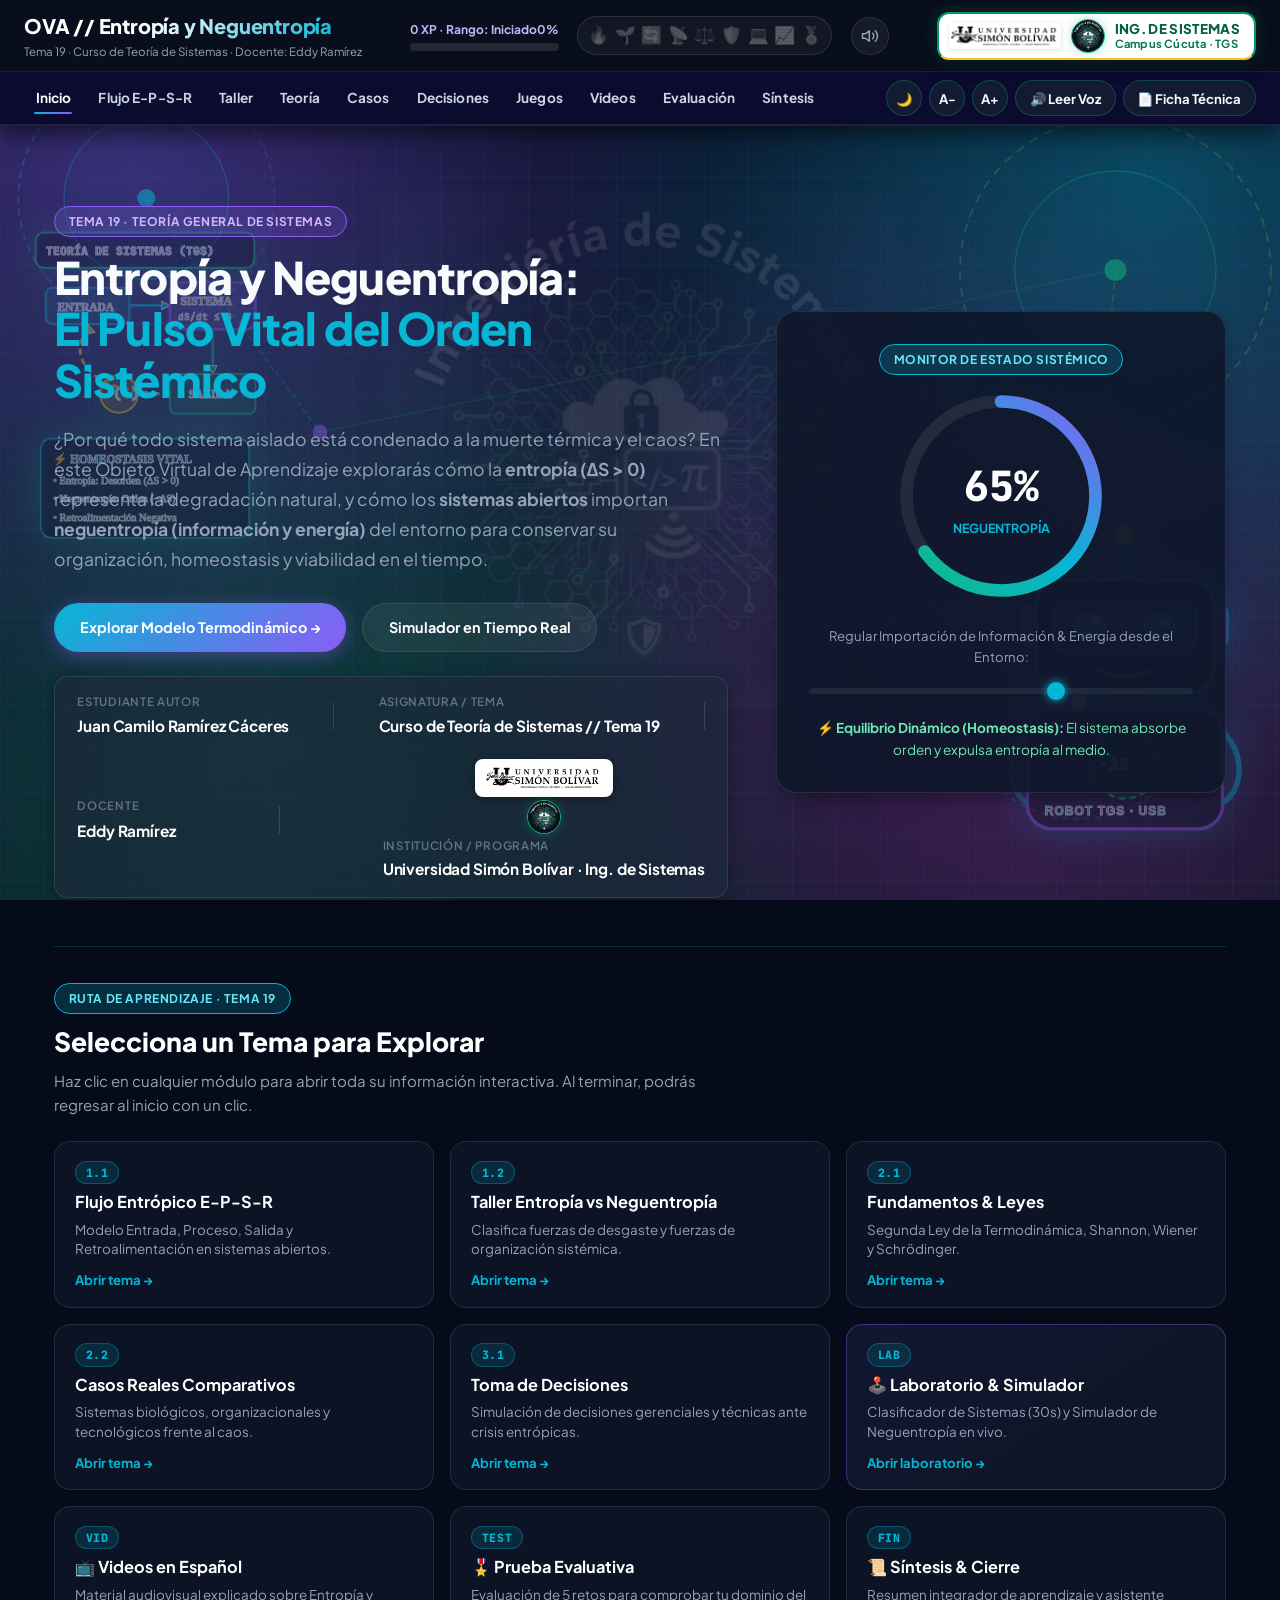
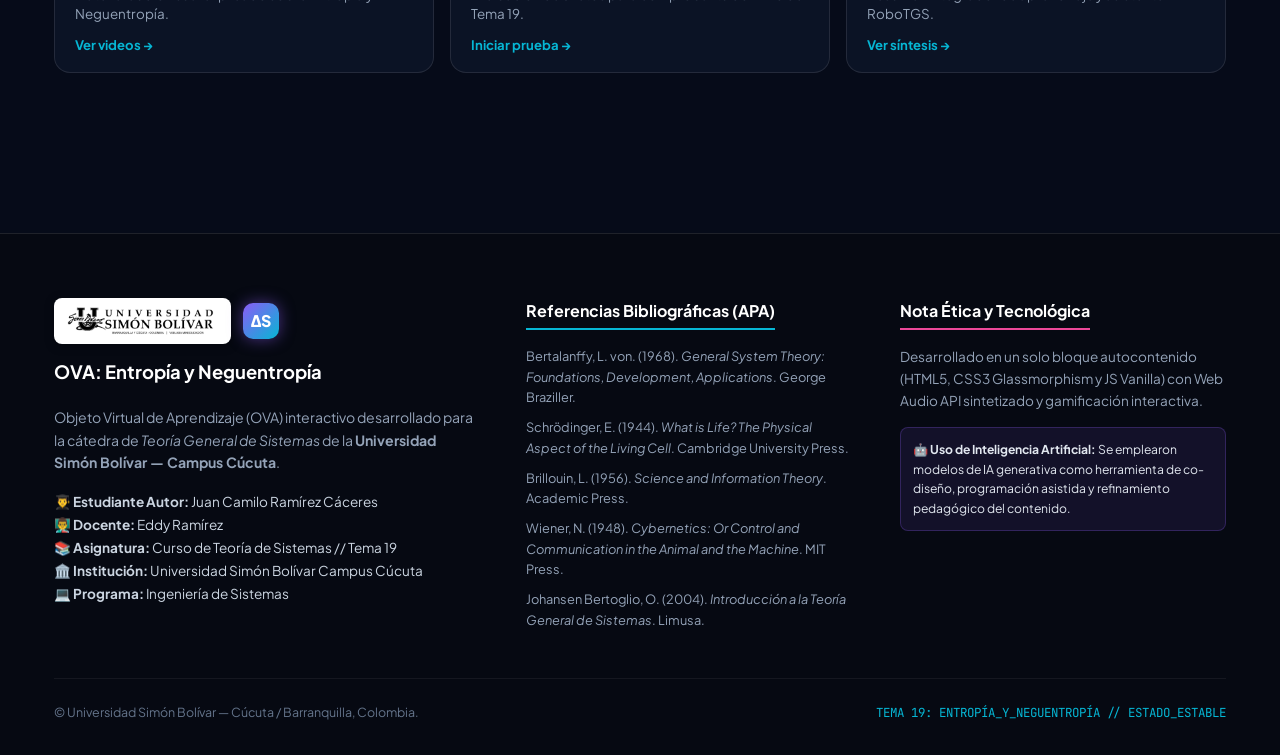
==== commit 8e34d75f: "Quitar icono cuadrado AS del encabezado para aspecto mas profesional" ====
--- a/index.html
+++ b/index.html
@@ -141,7 +141,6 @@
       <div class="container station-header-grid">
         <a href="#inicio" class="station-brand">
           <div class="station-title-row">
-            <div class="brand-logo-badge">ΔS</div>
             <span class="station-name">OVA // Entropía y Neguentropía</span>
           </div>
           <span class="station-sub">Tema 19 · Curso de Teoría de Sistemas · Docente: Eddy Ramírez</span>
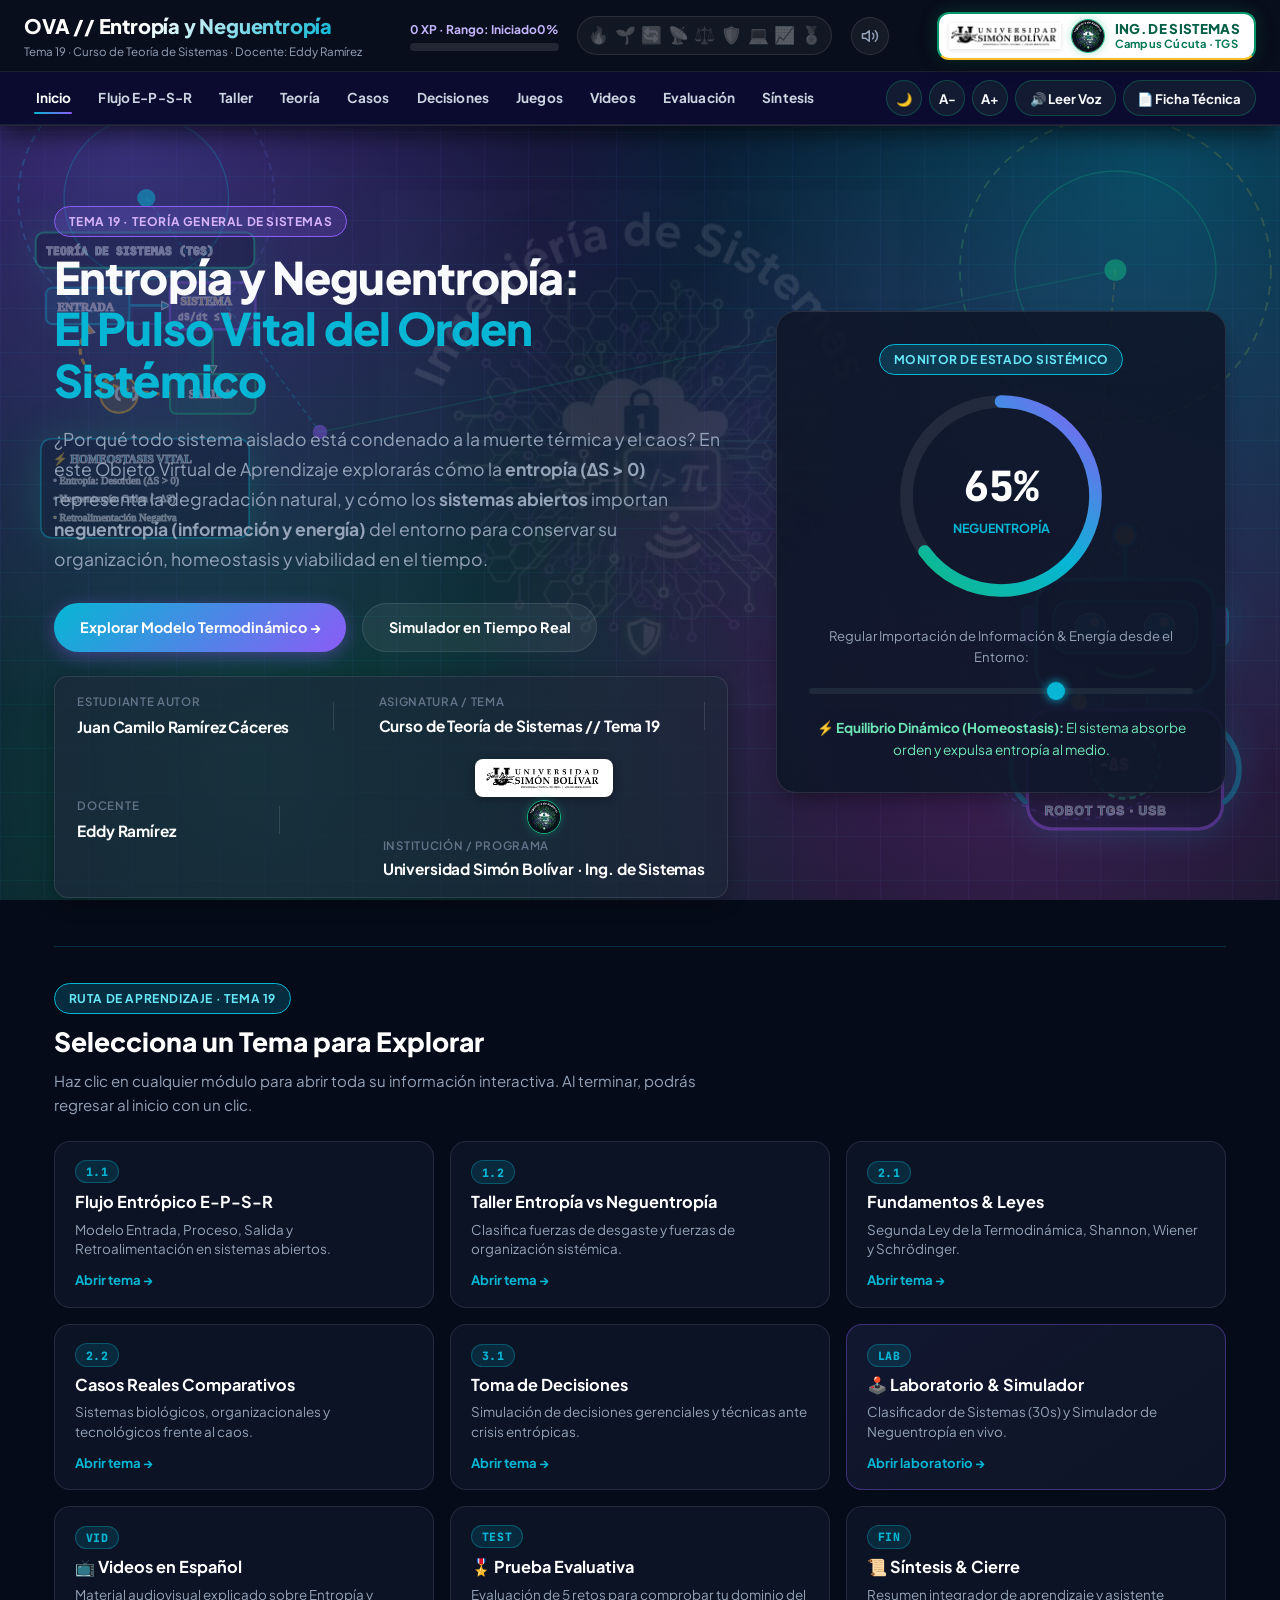
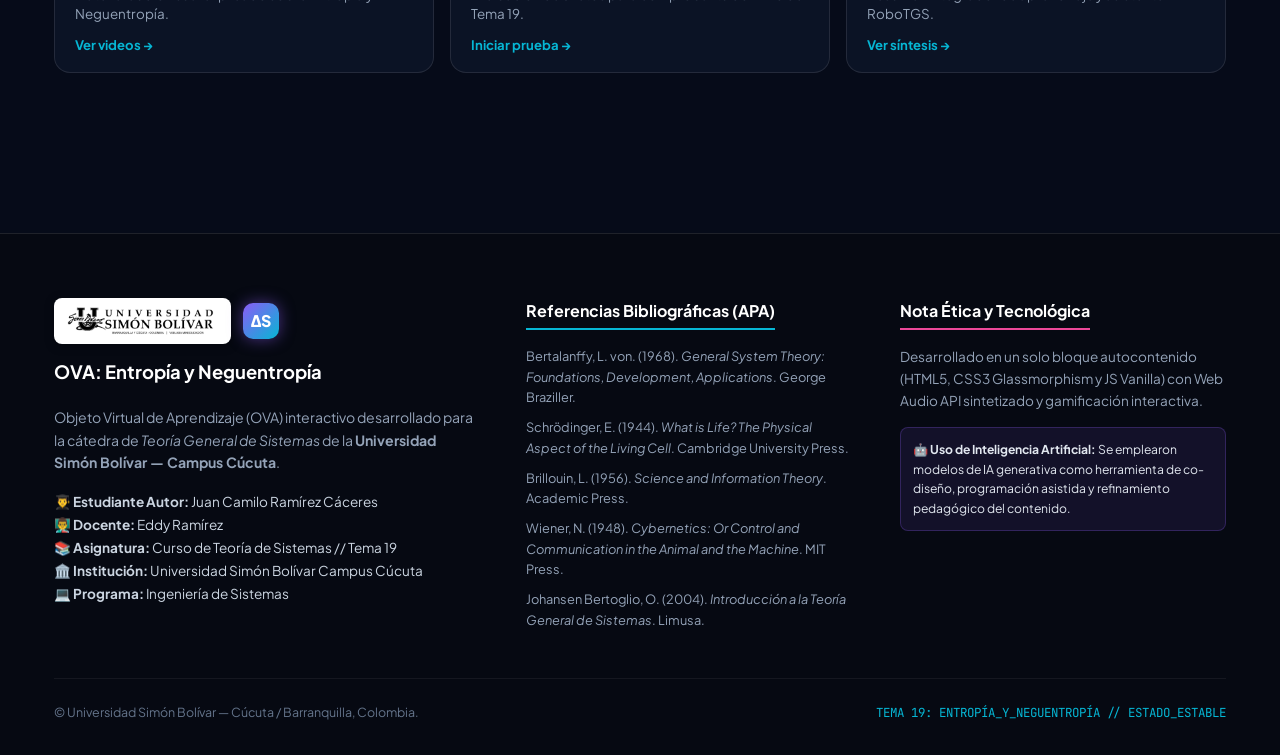
==== commit bc522601: "Agregar enlace directo al PDF de Ficha Tecnica dentro del modal del OVA" ====
--- a/index.html
+++ b/index.html
@@ -1588,6 +1588,7 @@
       </section>
 
       <footer class="ficha-doc-footer no-print">
+        <a href="docs/Ficha_Tecnica_OVA_Entropia.pdf" target="_blank" rel="noopener noreferrer" class="ficha-btn-secondary" style="text-decoration: none;">📄 Abrir Ficha Técnica (PDF)</a>
         <button type="button" class="ficha-btn-secondary" onclick="printFichaTecnica()">Imprimir / Guardar PDF</button>
         <button type="button" class="btn btn-gradient" onclick="closeFichaTecnica()">Cerrar</button>
       </footer>
